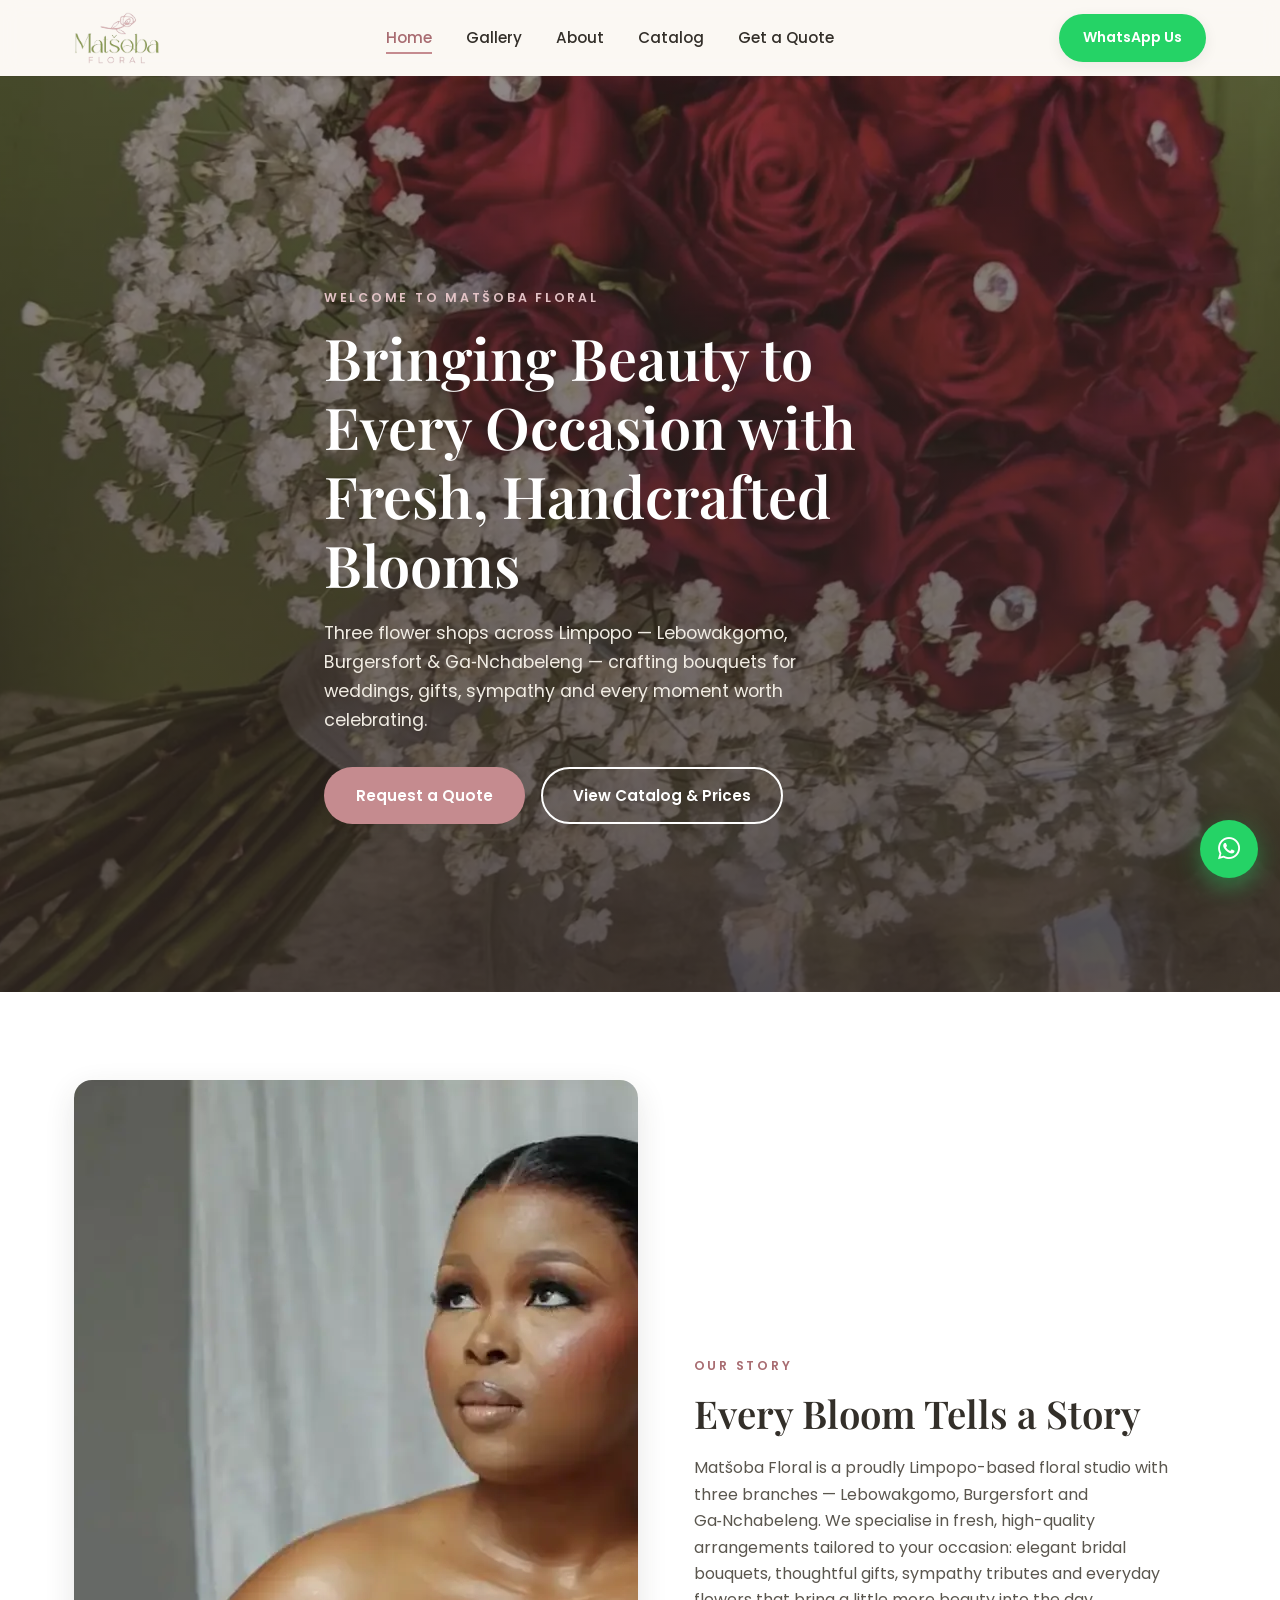
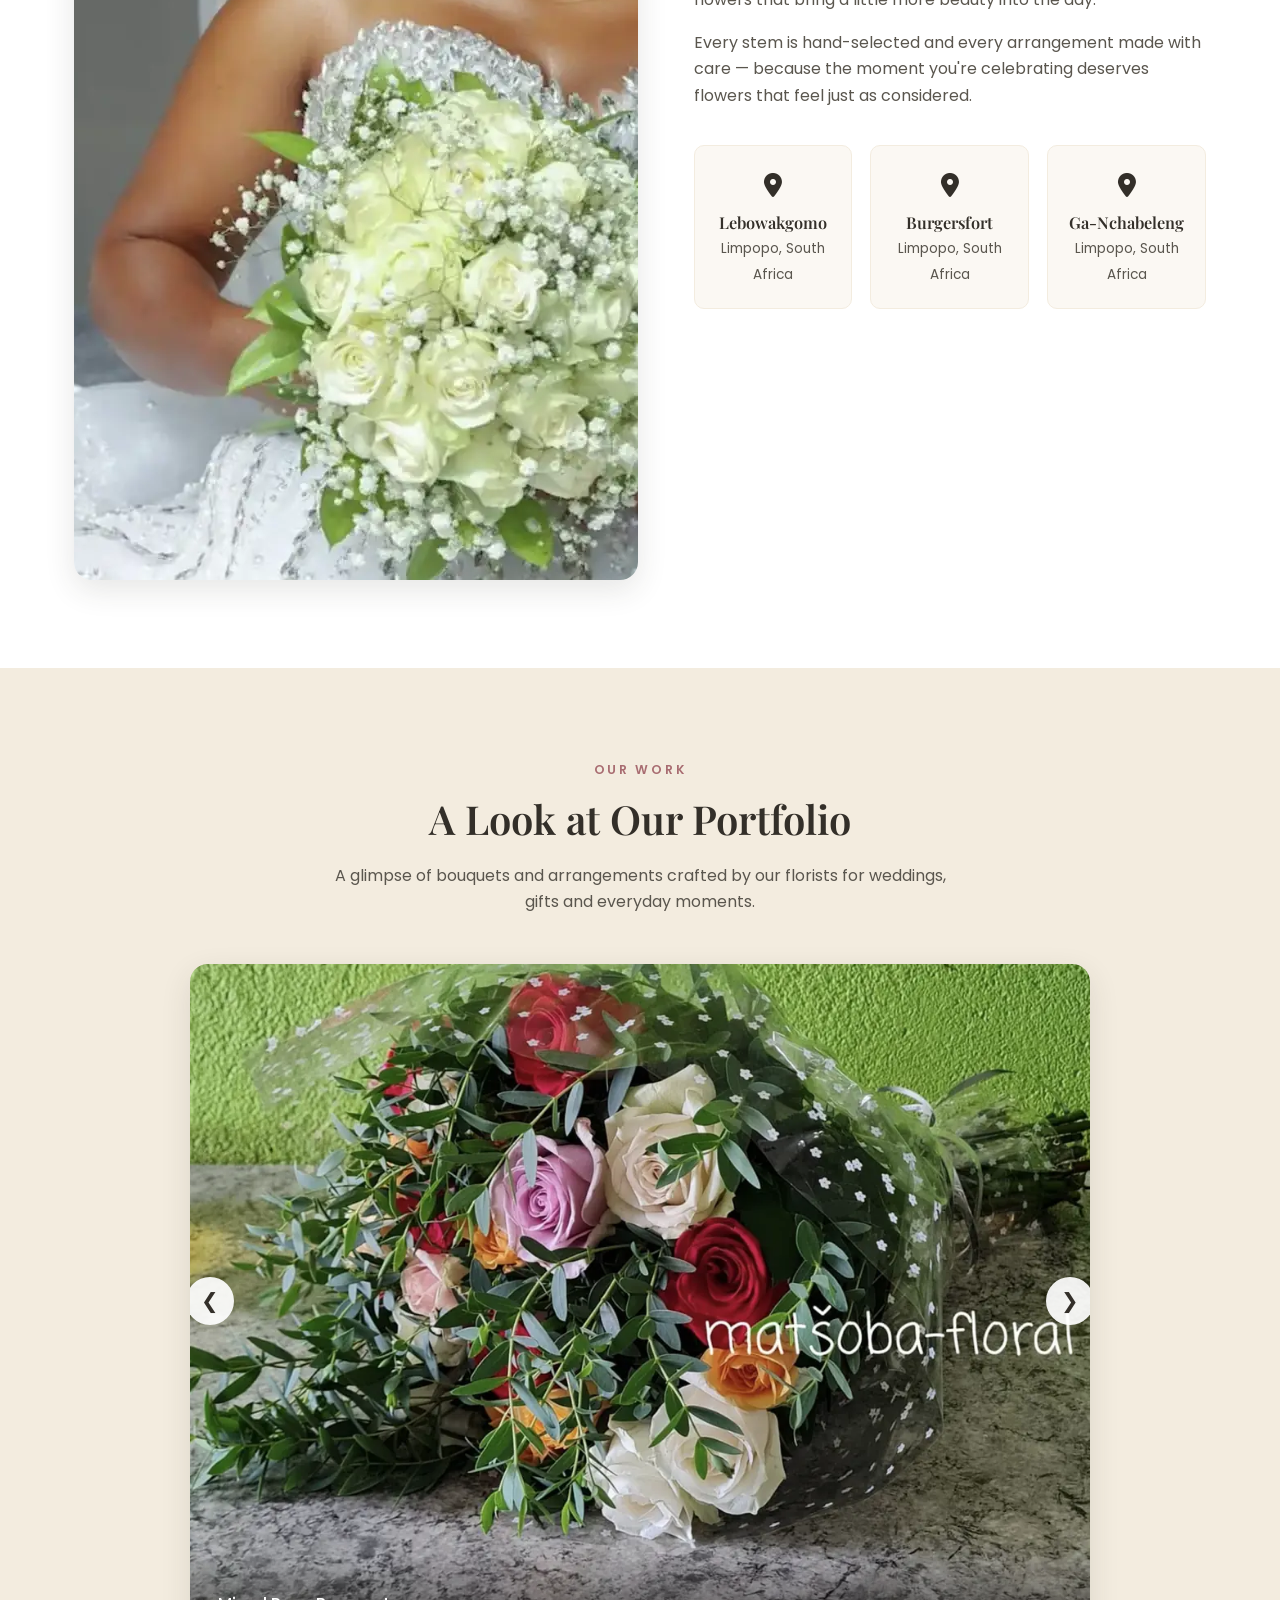
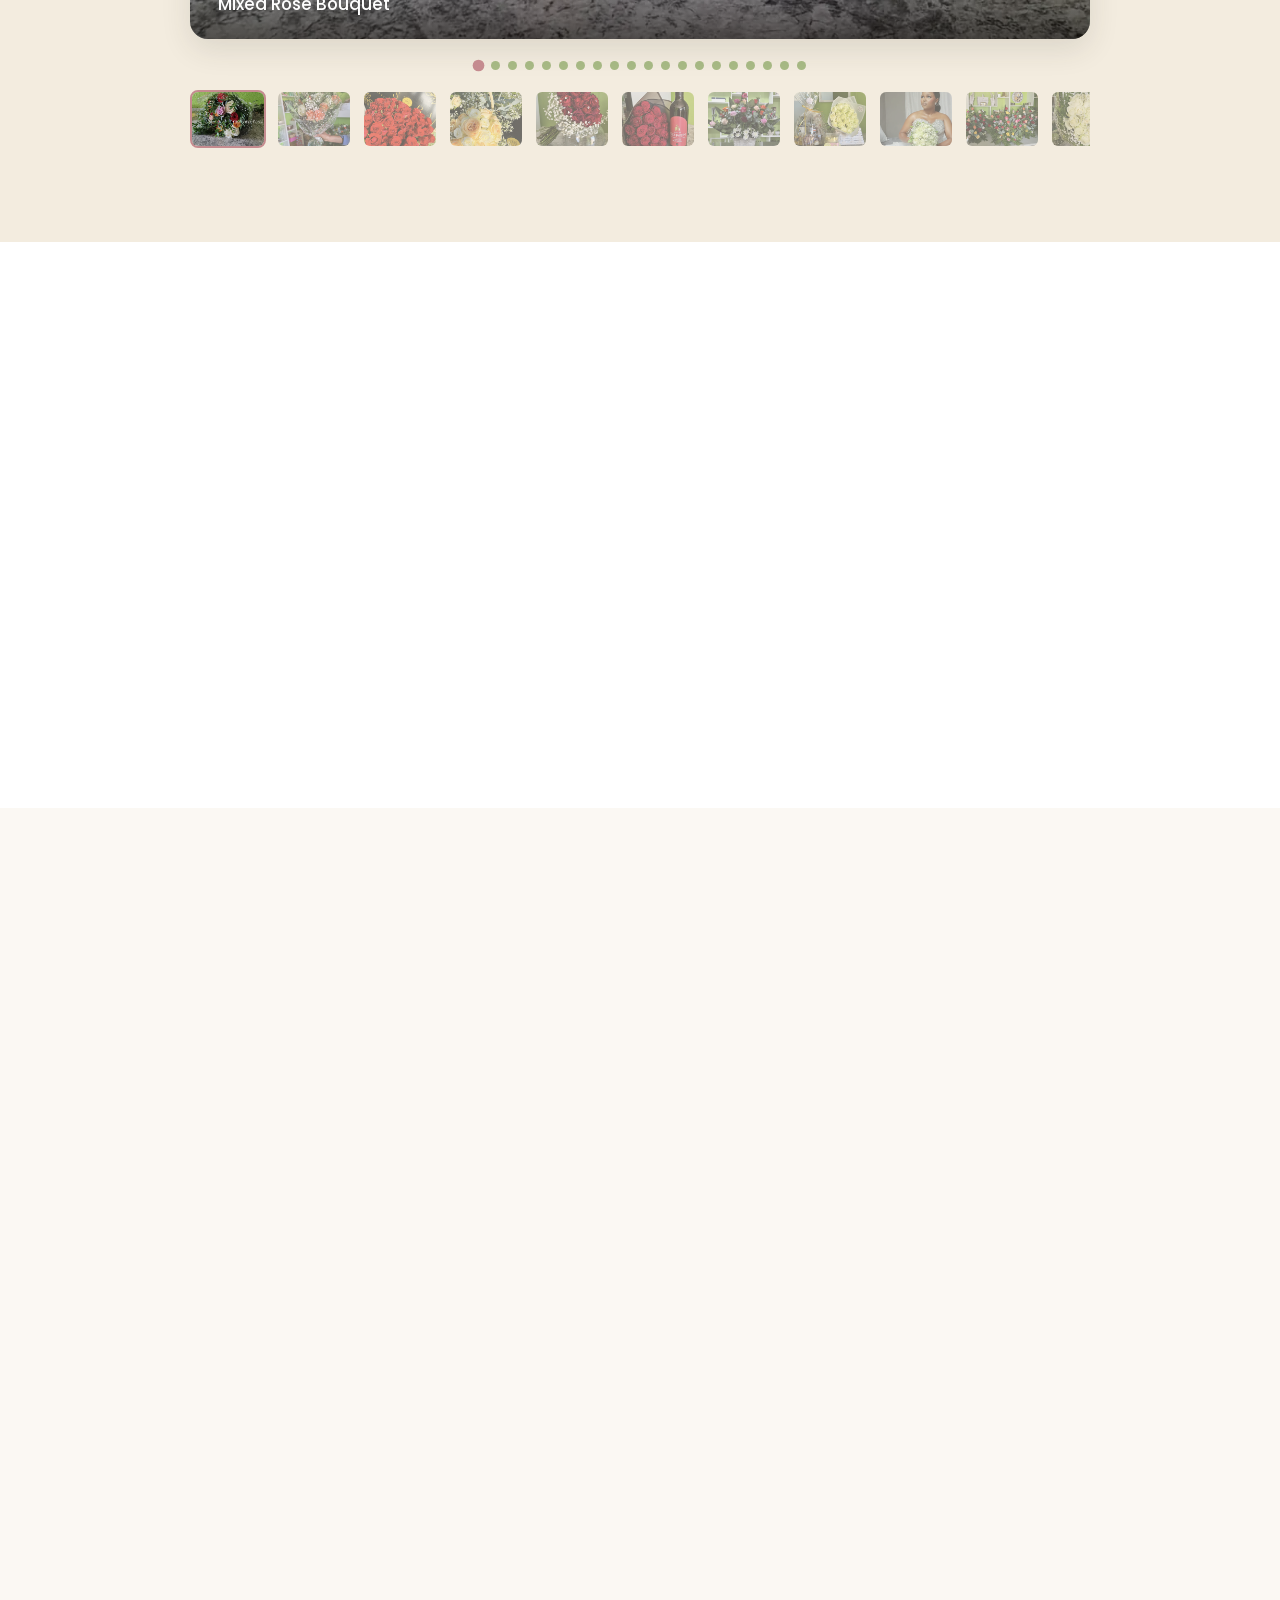
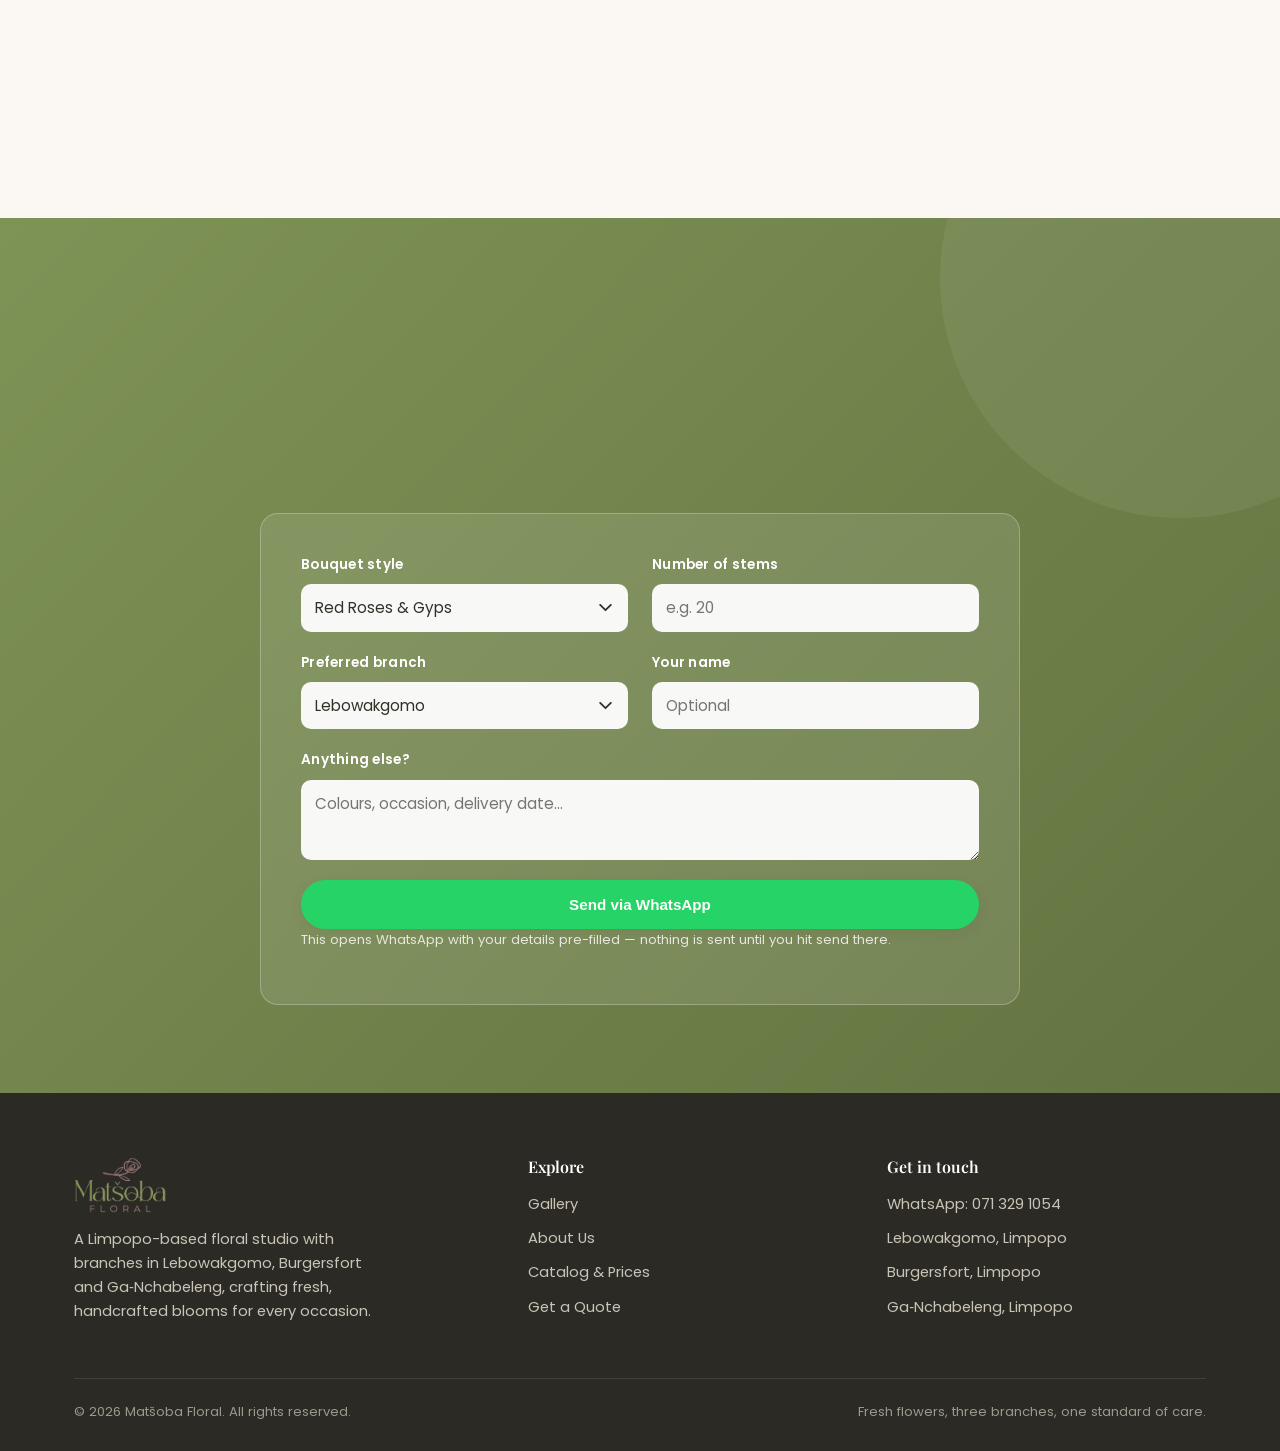
==== index.html @ d0d165cd "Initial commit: Matšoba Floral site Static marketing site for Matšoba Floral, a Limpopo-based floris" ====
<!DOCTYPE html>
<html lang="en">
<head>
<meta charset="UTF-8">
<meta name="viewport" content="width=device-width, initial-scale=1.0">
<title>Matšoba Floral | Flower Shops in Lebowakgomo, Burgersfort & Ga-Nchabeleng</title>
<meta name="description" content="Matšoba Floral is a Limpopo-based florist with branches in Lebowakgomo, Burgersfort and Ga-Nchabeleng. Fresh, handcrafted bouquets for weddings, gifts and every occasion — get a quote on WhatsApp.">
<meta name="keywords" content="Matšoba Floral, florist Limpopo, flower shop Lebowakgomo, flower shop Burgersfort, flower shop Ga-Nchabeleng, bridal bouquets, flower delivery">
<meta name="robots" content="index, follow">
<link rel="canonical" href="https://matsobafloral.co.za/">

<!-- Open Graph -->
<meta property="og:type" content="website">
<meta property="og:site_name" content="Matšoba Floral">
<meta property="og:title" content="Matšoba Floral | Fresh, Handcrafted Flowers in Limpopo">
<meta property="og:description" content="Bringing beauty to every occasion with fresh, handcrafted blooms. Browse our portfolio and get an instant quote on WhatsApp.">
<meta property="og:image" content="/assets/img/brand/hero.webp">
<meta property="og:url" content="https://matsobafloral.co.za/">
<meta name="twitter:card" content="summary_large_image">
<meta name="twitter:title" content="Matšoba Floral | Fresh, Handcrafted Flowers in Limpopo">
<meta name="twitter:description" content="Fresh, handcrafted bouquets for weddings, gifts and every occasion across Lebowakgomo, Burgersfort & Ga-Nchabeleng.">
<meta name="twitter:image" content="/assets/img/brand/hero.webp">

<link rel="icon" type="image/png" href="/assets/img/brand/logo-sm.png">
<link rel="stylesheet" href="https://cdnjs.cloudflare.com/ajax/libs/font-awesome/6.5.2/css/all.min.css" referrerpolicy="no-referrer">
<link rel="stylesheet" href="/assets/css/style.css">

<script type="application/ld+json">
{
  "@context": "https://schema.org",
  "@graph": [
    {
      "@type": "Florist",
      "@id": "https://matsobafloral.co.za/#lebowakgomo",
      "name": "Matšoba Floral - Lebowakgomo",
      "image": "https://matsobafloral.co.za/assets/img/brand/hero.webp",
      "telephone": "+27713291054",
      "priceRange": "R650 - R950",
      "address": {
        "@type": "PostalAddress",
        "addressLocality": "Lebowakgomo",
        "addressRegion": "Limpopo",
        "addressCountry": "ZA"
      },
      "url": "https://matsobafloral.co.za/"
    },
    {
      "@type": "Florist",
      "@id": "https://matsobafloral.co.za/#burgersfort",
      "name": "Matšoba Floral - Burgersfort",
      "telephone": "+27713291054",
      "priceRange": "R650 - R950",
      "address": {
        "@type": "PostalAddress",
        "addressLocality": "Burgersfort",
        "addressRegion": "Limpopo",
        "addressCountry": "ZA"
      },
      "url": "https://matsobafloral.co.za/"
    },
    {
      "@type": "Florist",
      "@id": "https://matsobafloral.co.za/#ganchabeleng",
      "name": "Matšoba Floral - Ga-Nchabeleng",
      "telephone": "+27713291054",
      "priceRange": "R650 - R950",
      "address": {
        "@type": "PostalAddress",
        "addressLocality": "Ga-Nchabeleng",
        "addressRegion": "Limpopo",
        "addressCountry": "ZA"
      },
      "url": "https://matsobafloral.co.za/"
    }
  ]
}
</script>
</head>
<body>

<header class="site-header">
  <div class="nav-wrap">
    <a href="/" class="brand">
      <img src="/assets/img/brand/logo.png" alt="Matšoba Floral logo">
    </a>
    <nav>
      <ul class="nav-links">
        <li><a href="#home">Home</a></li>
        <li><a href="#gallery">Gallery</a></li>
        <li><a href="#about">About</a></li>
        <li><a href="/catalog">Catalog</a></li>
        <li><a href="#quote">Get a Quote</a></li>
      </ul>
    </nav>
    <div class="nav-cta">
      <a class="btn btn-whatsapp" href="https://wa.me/27713291054" target="_blank" rel="noopener">WhatsApp Us</a>
    </div>
    <button class="nav-toggle" aria-label="Toggle menu" aria-expanded="false"><span></span></button>
  </div>
</header>

<main>

  <section class="hero" id="home">
    <div class="hero-bg" style="background-image:url('/assets/img/brand/hero.webp');"></div>
    <div class="hero-content">
      <span class="eyebrow">Welcome to Matšoba Floral</span>
      <h1>Bringing Beauty to Every Occasion with Fresh, Handcrafted Blooms</h1>
      <p class="lead">Three flower shops across Limpopo — Lebowakgomo, Burgersfort &amp; Ga‑Nchabeleng — crafting bouquets for weddings, gifts, sympathy and every moment worth celebrating.</p>
      <div class="hero-actions">
        <a href="#quote" class="btn btn-primary">Request a Quote</a>
        <a href="/catalog" class="btn btn-outline">View Catalog &amp; Prices</a>
      </div>
    </div>
  </section>

  <section class="intro" id="about">
    <div class="container">
      <div class="intro-grid">
        <div class="intro-art reveal">
          <img src="/assets/img/gallery/gallery-09.webp" alt="Bride holding a Matšoba Floral bridal bouquet" loading="lazy" width="1100" height="1100">
        </div>
        <div class="intro-copy reveal reveal-delay-1">
          <span class="eyebrow">Our Story</span>
          <h2>Every Bloom Tells a Story</h2>
          <p>Matšoba Floral is a proudly Limpopo-based floral studio with three branches — Lebowakgomo, Burgersfort and Ga‑Nchabeleng. We specialise in fresh, high-quality arrangements tailored to your occasion: elegant bridal bouquets, thoughtful gifts, sympathy tributes and everyday flowers that bring a little more beauty into the day.</p>
          <p>Every stem is hand-selected and every arrangement made with care — because the moment you're celebrating deserves flowers that feel just as considered.</p>
          <div class="locations">
            <div class="location-card">
              <div class="pin"><i class="fa-solid fa-location-dot" aria-hidden="true"></i></div>
              <h4>Lebowakgomo</h4>
              <span>Limpopo, South Africa</span>
            </div>
            <div class="location-card">
              <div class="pin"><i class="fa-solid fa-location-dot" aria-hidden="true"></i></div>
              <h4>Burgersfort</h4>
              <span>Limpopo, South Africa</span>
            </div>
            <div class="location-card">
              <div class="pin"><i class="fa-solid fa-location-dot" aria-hidden="true"></i></div>
              <h4>Ga‑Nchabeleng</h4>
              <span>Limpopo, South Africa</span>
            </div>
          </div>
        </div>
      </div>
    </div>
  </section>

  <section class="gallery" id="gallery">
    <div class="container">
      <div class="section-head reveal">
        <span class="eyebrow">Our Work</span>
        <h2>A Look at Our Portfolio</h2>
        <p>A glimpse of bouquets and arrangements crafted by our florists for weddings, gifts and everyday moments.</p>
      </div>

      <div class="carousel reveal" data-carousel aria-label="Portfolio gallery carousel">
        <div class="carousel-viewport">
          <div class="carousel-track">

            <div class="carousel-slide"><img src="/assets/img/gallery/gallery-01.webp" alt="Mixed Rose Bouquet" loading="lazy" width="1100" height="1100"><div class="carousel-caption">Mixed Rose Bouquet</div></div>
            <div class="carousel-slide"><img src="/assets/img/gallery/gallery-02.webp" alt="Fresh delivery, ready to go" loading="lazy" width="1100" height="1100"><div class="carousel-caption">Fresh Delivery, Ready to Go</div></div>
            <div class="carousel-slide"><img src="/assets/img/gallery/gallery-03.webp" alt="Classic red roses bouquet" loading="lazy" width="1100" height="1100"><div class="carousel-caption">Classic Red Roses</div></div>
            <div class="carousel-slide"><img src="/assets/img/gallery/gallery-04.webp" alt="Basket flower arrangement" loading="lazy" width="1100" height="1100"><div class="carousel-caption">Basket Arrangement</div></div>
            <div class="carousel-slide"><img src="/assets/img/gallery/gallery-05.webp" alt="Red roses in a glass vase" loading="lazy" width="1100" height="1100"><div class="carousel-caption">Red Roses in a Vase</div></div>
            <div class="carousel-slide"><img src="/assets/img/gallery/gallery-06.webp" alt="Roses and wine gift pairing" loading="lazy" width="1100" height="1100"><div class="carousel-caption">Roses &amp; Wine Gift Pairing</div></div>
            <div class="carousel-slide"><img src="/assets/img/gallery/gallery-07.webp" alt="Mixed floral vase arrangement" loading="lazy" width="1100" height="1100"><div class="carousel-caption">Mixed Floral Arrangement</div></div>
            <div class="carousel-slide"><img src="/assets/img/gallery/gallery-08.webp" alt="Flower and chocolate gift hamper" loading="lazy" width="1100" height="1100"><div class="carousel-caption">Gift Hamper</div></div>
            <div class="carousel-slide"><img src="/assets/img/gallery/gallery-09.webp" alt="Bride holding a white bridal bouquet" loading="lazy" width="1100" height="1100"><div class="carousel-caption">Bridal Bouquet</div></div>
            <div class="carousel-slide"><img src="/assets/img/gallery/gallery-10.webp" alt="Table centerpiece arrangement" loading="lazy" width="1100" height="1100"><div class="carousel-caption">Table Centerpiece</div></div>
            <div class="carousel-slide"><img src="/assets/img/gallery/gallery-11.webp" alt="White rose bouquet" loading="lazy" width="1100" height="1100"><div class="carousel-caption">White Rose Bouquet</div></div>
            <div class="carousel-slide"><img src="/assets/img/gallery/gallery-12.webp" alt="Sunset-toned rose vase arrangement" loading="lazy" width="1100" height="1100"><div class="carousel-caption">Sunset Rose Vase</div></div>
            <div class="carousel-slide"><img src="/assets/img/gallery/gallery-13.webp" alt="Signature red bouquet with gold detail" loading="lazy" width="1100" height="1100"><div class="carousel-caption">Signature Red Bouquet</div></div>
            <div class="carousel-slide"><img src="/assets/img/gallery/gallery-14.webp" alt="White sympathy flower arrangement" loading="lazy" width="1100" height="1100"><div class="carousel-caption">Sympathy Arrangement</div></div>
            <div class="carousel-slide"><img src="/assets/img/gallery/gallery-15.webp" alt="Yellow lily and chrysanthemum bouquet" loading="lazy" width="1100" height="1100"><div class="carousel-caption">Sunshine Lily Bouquet</div></div>
            <div class="carousel-slide"><img src="/assets/img/gallery/gallery-16.webp" alt="Basket arrangement with protea" loading="lazy" width="1100" height="1100"><div class="carousel-caption">Protea Basket</div></div>
            <div class="carousel-slide"><img src="/assets/img/gallery/gallery-17.webp" alt="Pure white rose bouquet" loading="lazy" width="1100" height="1100"><div class="carousel-caption">Pure White Roses</div></div>
            <div class="carousel-slide"><img src="/assets/img/gallery/gallery-18.webp" alt="Coral rose and thistle bouquet" loading="lazy" width="1100" height="1100"><div class="carousel-caption">Coral &amp; Thistle Bouquet</div></div>
            <div class="carousel-slide"><img src="/assets/img/gallery/gallery-19.webp" alt="Delicate peach bouquet with ribbon" loading="lazy" width="1100" height="1100"><div class="carousel-caption">Delicate Peach Bouquet</div></div>
            <div class="carousel-slide"><img src="/assets/img/gallery/gallery-20.webp" alt="Garden mix vase arrangement" loading="lazy" width="1100" height="1100"><div class="carousel-caption">Garden Mix Arrangement</div></div>

          </div>
          <button class="carousel-btn prev" aria-label="Previous photo">&#10094;</button>
          <button class="carousel-btn next" aria-label="Next photo">&#10095;</button>
        </div>
        <div class="carousel-dots"></div>
        <div class="carousel-thumbs"></div>
      </div>
    </div>
  </section>

  <section class="why">
    <div class="container">
      <div class="section-head reveal">
        <span class="eyebrow">Why Choose Us</span>
        <h2>Flowers, Made With Care</h2>
      </div>
      <div class="why-grid">
        <div class="why-card reveal">
          <div class="icon"><i class="fa-solid fa-leaf" aria-hidden="true"></i></div>
          <h3>Fresh, high-quality flowers</h3>
          <p>Sourced and arranged fresh for every order — no sitting stock.</p>
        </div>
        <div class="why-card reveal reveal-delay-1">
          <div class="icon"><i class="fa-solid fa-palette" aria-hidden="true"></i></div>
          <h3>Custom-designed arrangements</h3>
          <p>Every bouquet is made to suit your occasion, colours and budget.</p>
        </div>
        <div class="why-card reveal reveal-delay-2">
          <div class="icon"><i class="fa-solid fa-location-dot" aria-hidden="true"></i></div>
          <h3>Three branches across Limpopo</h3>
          <p>Lebowakgomo, Burgersfort and Ga‑Nchabeleng — wherever you are.</p>
        </div>
        <div class="why-card reveal reveal-delay-3">
          <div class="icon"><i class="fa-brands fa-whatsapp" aria-hidden="true"></i></div>
          <h3>Instant WhatsApp quotes</h3>
          <p>Tell us what you need and get a quote back without the back-and-forth.</p>
        </div>
      </div>
    </div>
  </section>

  <section class="catalog-teaser">
    <div class="container">
      <div class="section-head reveal">
        <span class="eyebrow">Catalog</span>
        <h2>Popular Bouquets</h2>
        <p>A few favourites from our catalog — see full prices and order directly on WhatsApp.</p>
      </div>
      <div class="teaser-grid">
        <div class="teaser-card reveal">
          <div class="img-wrap"><img src="/assets/img/catalog/catalog-red-roses-gyps.webp" alt="20 Red Roses & Gyps bouquet" loading="lazy" width="1179" height="1196"></div>
          <div class="teaser-body">
            <h3>20 Red Roses &amp; Gyps</h3>
            <div class="teaser-price">R 850</div>
            <p>A bold, romantic bouquet hand-wrapped in our signature paper.</p>
          </div>
        </div>
        <div class="teaser-card reveal reveal-delay-1">
          <div class="img-wrap"><img src="/assets/img/catalog/catalog-mixed-roses-gyps.webp" alt="20 Mixed Roses & Gyps bouquet" loading="lazy" width="1166" height="1200"></div>
          <div class="teaser-body">
            <h3>20 Mixed Roses &amp; Gyps</h3>
            <div class="teaser-price">R 650</div>
            <p>A vibrant mix of seasonal roses finished with soft gypsophila.</p>
          </div>
        </div>
        <div class="teaser-card reveal reveal-delay-2">
          <div class="img-wrap"><img src="/assets/img/catalog/catalog-bridal-bouquet.webp" alt="Bridal bouquet of white roses" loading="lazy" width="1169" height="1200"></div>
          <div class="teaser-body">
            <h3>Bridal Bouquet</h3>
            <div class="teaser-price">R 950</div>
            <p>Elegant white roses and gypsophila, finished with natural twine.</p>
          </div>
        </div>
      </div>
      <div class="teaser-cta reveal">
        <a href="/catalog" class="btn btn-sage">View Full Catalog &amp; Prices</a>
      </div>
    </div>
  </section>

  <section class="quote" id="quote">
    <div class="container">
      <div class="section-head reveal">
        <span class="eyebrow">Get a Quote</span>
        <h2>Tell Us What You'd Like</h2>
        <p>Pick a bouquet style and number of stems — we'll get your quote to you on WhatsApp.</p>
      </div>

      <form class="quote-form reveal" id="quote-form">
        <div class="form-field">
          <label for="q-bouquet">Bouquet style</label>
          <select id="q-bouquet" required>
            <option value="red-roses">Red Roses &amp; Gyps</option>
            <option value="mixed-roses">Mixed Roses &amp; Gyps</option>
            <option value="white-roses">White Roses</option>
            <option value="bridal">Bridal Bouquet</option>
            <option value="sympathy">Sympathy Arrangement</option>
            <option value="gift-hamper">Gift Hamper</option>
            <option value="other">Other / Not sure yet</option>
          </select>
        </div>
        <div class="form-field">
          <label for="q-stems">Number of stems</label>
          <input type="number" id="q-stems" min="6" step="1" placeholder="e.g. 20">
        </div>
        <div class="form-field">
          <label for="q-branch">Preferred branch</label>
          <select id="q-branch" required>
            <option value="lebowakgomo">Lebowakgomo</option>
            <option value="burgersfort">Burgersfort</option>
            <option value="ganchabeleng">Ga‑Nchabeleng</option>
            <option value="unsure">Not sure</option>
          </select>
        </div>
        <div class="form-field">
          <label for="q-name">Your name</label>
          <input type="text" id="q-name" placeholder="Optional">
        </div>
        <div class="form-field full">
          <label for="q-notes">Anything else?</label>
          <textarea id="q-notes" placeholder="Colours, occasion, delivery date..."></textarea>
        </div>
        <div class="form-field full">
          <button type="submit" class="btn btn-whatsapp btn-block">Send via WhatsApp</button>
          <p class="form-note">This opens WhatsApp with your details pre-filled — nothing is sent until you hit send there.</p>
        </div>
      </form>
    </div>
  </section>

</main>

<footer class="site-footer">
  <div class="container">
    <div class="footer-grid">
      <div class="footer-brand">
        <img src="/assets/img/brand/logo.png" alt="Matšoba Floral logo">
        <p>A Limpopo-based floral studio with branches in Lebowakgomo, Burgersfort and Ga‑Nchabeleng, crafting fresh, handcrafted blooms for every occasion.</p>
      </div>
      <div class="footer-col">
        <h4>Explore</h4>
        <ul>
          <li><a href="#gallery">Gallery</a></li>
          <li><a href="#about">About Us</a></li>
          <li><a href="/catalog">Catalog &amp; Prices</a></li>
          <li><a href="#quote">Get a Quote</a></li>
        </ul>
      </div>
      <div class="footer-col">
        <h4>Get in touch</h4>
        <ul>
          <li><a href="https://wa.me/27713291054" target="_blank" rel="noopener">WhatsApp: 071 329 1054</a></li>
          <li>Lebowakgomo, Limpopo</li>
          <li>Burgersfort, Limpopo</li>
          <li>Ga‑Nchabeleng, Limpopo</li>
        </ul>
      </div>
    </div>
    <div class="footer-bottom">
      <span>&copy; <span data-year>2026</span> Matšoba Floral. All rights reserved.</span>
      <span>Fresh flowers, three branches, one standard of care.</span>
    </div>
  </div>
</footer>

<a class="wa-float" href="https://wa.me/27713291054" target="_blank" rel="noopener" aria-label="Chat with us on WhatsApp">
  <i class="fa-brands fa-whatsapp" aria-hidden="true"></i>
</a>

<script src="/assets/js/main.js"></script>
</body>
</html>
---- assets/css/style.css ----
/* Matšoba Floral — shared styles */

@import url('https://fonts.googleapis.com/css2?family=Playfair+Display:ital,wght@0,500;0,600;0,700;1,500&family=Poppins:wght@300;400;500;600;700&display=swap');

:root {
  --sage: #7e9356;
  --sage-dark: #637341;
  --sage-light: #a9bb86;
  --rose: #c58b8f;
  --rose-dark: #a86c71;
  --rose-light: #e3c3c6;
  --cream: #fbf8f3;
  --cream-deep: #f3ecdf;
  --ink: #332f29;
  --ink-soft: #5a564e;
  --white: #ffffff;
  --shadow: 0 10px 30px rgba(51, 47, 41, 0.12);
  --shadow-sm: 0 4px 14px rgba(51, 47, 41, 0.08);
  --radius: 18px;
  --radius-sm: 10px;
  --max-width: 1180px;
  --speed: 0.35s;
}

* { box-sizing: border-box; }

html {
  scroll-behavior: smooth;
}

body {
  margin: 0;
  font-family: 'Poppins', sans-serif;
  color: var(--ink);
  background: var(--cream);
  line-height: 1.65;
  -webkit-font-smoothing: antialiased;
}

img { max-width: 100%; display: block; }

a { color: inherit; text-decoration: none; }

h1, h2, h3, h4 {
  font-family: 'Playfair Display', serif;
  font-weight: 600;
  color: var(--ink);
  margin: 0 0 0.5em;
  line-height: 1.2;
}

p { margin: 0 0 1em; }

.container {
  width: 100%;
  max-width: var(--max-width);
  margin: 0 auto;
  padding: 0 24px;
}

section { padding: 88px 0; }

@media (max-width: 720px) {
  section { padding: 56px 0; }
}

.eyebrow {
  display: inline-block;
  font-family: 'Poppins', sans-serif;
  font-size: 0.78rem;
  letter-spacing: 0.22em;
  text-transform: uppercase;
  color: var(--rose-dark);
  font-weight: 600;
  margin-bottom: 14px;
}

.section-head {
  text-align: center;
  max-width: 640px;
  margin: 0 auto 48px;
}

.section-head h2 { font-size: clamp(1.8rem, 3.6vw, 2.5rem); }
.section-head p { color: var(--ink-soft); }

/* ---------- Buttons ---------- */
.btn {
  display: inline-flex;
  align-items: center;
  justify-content: center;
  gap: 10px;
  padding: 14px 30px;
  border-radius: 999px;
  font-weight: 600;
  font-size: 0.95rem;
  cursor: pointer;
  border: 2px solid transparent;
  transition: transform var(--speed) ease, box-shadow var(--speed) ease, background var(--speed) ease, color var(--speed) ease;
  white-space: nowrap;
}
.btn:active { transform: scale(0.97); }

.btn-primary {
  background: var(--rose);
  color: var(--white);
  box-shadow: var(--shadow-sm);
}
.btn-primary:hover { background: var(--rose-dark); box-shadow: var(--shadow); transform: translateY(-2px); }

.btn-outline {
  background: transparent;
  border-color: var(--white);
  color: var(--white);
}
.btn-outline:hover { background: rgba(255,255,255,0.18); transform: translateY(-2px); }

.btn-sage {
  background: var(--sage);
  color: var(--white);
  box-shadow: var(--shadow-sm);
}
.btn-sage:hover { background: var(--sage-dark); transform: translateY(-2px); box-shadow: var(--shadow); }

.btn-whatsapp {
  background: #25D366;
  color: #ffffff;
  box-shadow: var(--shadow-sm);
}
.btn-whatsapp:hover { background: #1ebc5a; transform: translateY(-2px); box-shadow: var(--shadow); }

.btn-block { width: 100%; }

/* ---------- Header ---------- */
.site-header {
  position: sticky;
  top: 0;
  z-index: 1000;
  background: rgba(251, 248, 243, 0.92);
  backdrop-filter: blur(10px);
  box-shadow: 0 1px 0 rgba(51,47,41,0.06);
}

.nav-wrap {
  display: flex;
  align-items: center;
  justify-content: space-between;
  padding: 12px 24px;
  max-width: var(--max-width);
  margin: 0 auto;
}

.brand {
  display: flex;
  align-items: center;
  gap: 10px;
}
.brand img { height: 52px; width: auto; }

.nav-links {
  display: flex;
  align-items: center;
  gap: 34px;
  list-style: none;
  margin: 0;
  padding: 0;
}
.nav-links a {
  font-weight: 500;
  font-size: 0.95rem;
  color: var(--ink);
  position: relative;
  padding: 6px 0;
  transition: color var(--speed);
}
.nav-links a::after {
  content: '';
  position: absolute;
  left: 0; bottom: 0;
  height: 2px; width: 0;
  background: var(--rose);
  transition: width var(--speed);
}
.nav-links a:hover, .nav-links a.active { color: var(--rose-dark); }
.nav-links a:hover::after, .nav-links a.active::after { width: 100%; }

.nav-cta { display: flex; align-items: center; gap: 14px; }
.nav-cta .btn { padding: 10px 22px; font-size: 0.88rem; }

.nav-toggle {
  display: none;
  background: none;
  border: none;
  cursor: pointer;
  width: 42px; height: 42px;
  position: relative;
}
.nav-toggle span, .nav-toggle span::before, .nav-toggle span::after {
  content: '';
  position: absolute;
  left: 9px; right: 9px;
  height: 2px;
  background: var(--ink);
  transition: transform var(--speed), opacity var(--speed);
}
.nav-toggle span { top: 20px; }
.nav-toggle span::before { top: -8px; }
.nav-toggle span::after { top: 8px; }
.nav-toggle.open span { background: transparent; }
.nav-toggle.open span::before { transform: translateY(8px) rotate(45deg); }
.nav-toggle.open span::after { transform: translateY(-8px) rotate(-45deg); }

@media (max-width: 880px) {
  .nav-toggle { display: block; }
  .nav-links {
    position: fixed;
    top: 76px; left: 0; right: 0;
    background: var(--cream);
    flex-direction: column;
    align-items: flex-start;
    gap: 0;
    max-height: 0;
    overflow: hidden;
    transition: max-height var(--speed) ease;
    box-shadow: var(--shadow-sm);
  }
  .nav-links.open { max-height: 420px; }
  .nav-links li { width: 100%; }
  .nav-links a { display: block; width: 100%; padding: 16px 24px; }
  .nav-links a::after { display: none; }
  .nav-cta { display: none; }
}

/* ---------- Hero ---------- */
.hero {
  position: relative;
  min-height: 86vh;
  display: flex;
  align-items: center;
  color: var(--white);
  overflow: hidden;
}
.hero-bg {
  position: absolute; inset: 0;
  background-size: cover;
  background-position: center 70%;
  transform: scale(1.06);
  animation: heroZoom 16s ease-in-out infinite alternate;
}
@keyframes heroZoom {
  from { transform: scale(1.06); }
  to { transform: scale(1); }
}
.hero::before {
  content: '';
  position: absolute; inset: 0;
  background: linear-gradient(180deg, rgba(51,40,36,0.55) 0%, rgba(51,40,36,0.68) 60%, rgba(51,40,36,0.8) 100%);
  z-index: 1;
}
.hero-content {
  position: relative;
  z-index: 2;
  max-width: 680px;
  padding: 120px 24px 80px;
  margin: 0 auto;
  width: 100%;
}
.hero .eyebrow { color: var(--rose-light); }
.hero h1 {
  color: var(--white);
  font-size: clamp(2.3rem, 5.6vw, 3.6rem);
  margin-bottom: 20px;
}
.hero p.lead {
  font-size: 1.1rem;
  color: #f1ece3;
  max-width: 520px;
  margin-bottom: 32px;
}
.hero-actions { display: flex; gap: 16px; flex-wrap: wrap; }

.hero-content > * {
  opacity: 0;
  animation: heroFadeUp 0.8s ease forwards;
}
.hero-content > .eyebrow { animation-delay: 0.1s; }
.hero-content > h1 { animation-delay: 0.25s; }
.hero-content > .lead { animation-delay: 0.4s; }
.hero-content > .hero-actions { animation-delay: 0.55s; }
@keyframes heroFadeUp {
  from { opacity: 0; transform: translateY(18px); }
  to { opacity: 1; transform: translateY(0); }
}
@media (prefers-reduced-motion: reduce) {
  .hero-content > *, .hero-bg, .wa-float { animation: none !important; }
  .reveal { opacity: 1; transform: none; transition: none; }
}

/* ---------- Reveal animation ---------- */
.reveal {
  opacity: 0;
  transform: translateY(28px);
  transition: opacity 0.7s ease, transform 0.7s ease;
}
.reveal.visible { opacity: 1; transform: translateY(0); }
.reveal-delay-1.visible { transition-delay: 0.1s; }
.reveal-delay-2.visible { transition-delay: 0.2s; }
.reveal-delay-3.visible { transition-delay: 0.3s; }

/* ---------- Intro / About ---------- */
.intro {
  background: var(--white);
}
.intro-grid {
  display: grid;
  grid-template-columns: 1.1fr 1fr;
  gap: 56px;
  align-items: center;
}
.intro-art {
  position: relative;
  border-radius: var(--radius);
  overflow: hidden;
  box-shadow: var(--shadow);
}
.intro-art img { aspect-ratio: 4/5; object-fit: cover; }
.intro-copy h2 { font-size: clamp(1.8rem, 3.4vw, 2.4rem); }
.intro-copy p { color: var(--ink-soft); }

.locations {
  display: grid;
  grid-template-columns: repeat(3, 1fr);
  gap: 18px;
  margin-top: 36px;
}
.location-card {
  background: var(--cream);
  border-radius: var(--radius-sm);
  padding: 20px 18px;
  text-align: center;
  border: 1px solid var(--cream-deep);
  transition: transform var(--speed), box-shadow var(--speed);
}
.location-card:hover { transform: translateY(-4px); box-shadow: var(--shadow-sm); }
.location-card .pin {
  font-size: 1.5rem;
  margin-bottom: 8px;
}
.location-card h4 { font-size: 1.02rem; margin-bottom: 2px; }
.location-card span { color: var(--ink-soft); font-size: 0.85rem; }

@media (max-width: 880px) {
  .intro-grid { grid-template-columns: 1fr; }
  .intro-art { order: -1; }
  .locations { grid-template-columns: 1fr; }
}

/* ---------- Gallery / Carousel ---------- */
.gallery { background: var(--cream-deep); }

.carousel {
  position: relative;
  max-width: 900px;
  margin: 0 auto;
}
.carousel-viewport {
  position: relative;
  overflow: hidden;
  border-radius: var(--radius);
  box-shadow: var(--shadow);
  aspect-ratio: 4/3;
  background: #e9e2d3;
  touch-action: pan-y;
}
.carousel-track {
  display: flex;
  height: 100%;
  transition: transform 0.5s cubic-bezier(.65,0,.35,1);
}
.carousel-slide {
  min-width: 100%;
  height: 100%;
  position: relative;
}
.carousel-slide img {
  width: 100%; height: 100%;
  object-fit: cover;
}
.carousel-caption {
  position: absolute;
  left: 0; right: 0; bottom: 0;
  padding: 36px 28px 20px;
  background: linear-gradient(180deg, rgba(0,0,0,0) 0%, rgba(20,15,10,0.62) 100%);
  color: #fff;
  font-weight: 500;
  font-size: 1.05rem;
}

.carousel-btn {
  position: absolute;
  top: 50%;
  transform: translateY(-50%);
  width: 48px; height: 48px;
  border-radius: 50%;
  background: rgba(255,255,255,0.92);
  border: none;
  box-shadow: var(--shadow-sm);
  cursor: pointer;
  display: flex;
  align-items: center;
  justify-content: center;
  z-index: 3;
  transition: background var(--speed), transform var(--speed);
  color: var(--ink);
  font-size: 1.3rem;
}
.carousel-btn:hover { background: var(--rose); color: #fff; transform: translateY(-50%) scale(1.07); }
.carousel-btn.prev { left: -4px; }
.carousel-btn.next { right: -4px; }
@media (max-width: 640px) {
  .carousel-btn.prev { left: 8px; }
  .carousel-btn.next { right: 8px; }
}

.carousel-dots {
  display: flex;
  justify-content: center;
  gap: 8px;
  margin-top: 22px;
  flex-wrap: wrap;
}
.carousel-dots button {
  width: 9px; height: 9px;
  border-radius: 50%;
  background: var(--sage-light);
  border: none;
  cursor: pointer;
  padding: 0;
  transition: background var(--speed), transform var(--speed);
}
.carousel-dots button.active { background: var(--rose); transform: scale(1.3); }

.carousel-thumbs {
  display: flex;
  gap: 10px;
  margin-top: 20px;
  overflow-x: auto;
  padding-bottom: 6px;
  scrollbar-width: thin;
}
.carousel-thumbs img {
  width: 76px; height: 58px;
  object-fit: cover;
  border-radius: 8px;
  cursor: pointer;
  opacity: 0.55;
  border: 2px solid transparent;
  transition: opacity var(--speed), border-color var(--speed);
  flex-shrink: 0;
}
.carousel-thumbs img.active { opacity: 1; border-color: var(--rose); }

/* ---------- Why choose us ---------- */
.why { background: var(--white); }
.why-grid {
  display: grid;
  grid-template-columns: repeat(auto-fit, minmax(230px, 1fr));
  gap: 28px;
}
.why-card {
  padding: 30px 26px;
  border-radius: var(--radius);
  background: var(--cream);
  border: 1px solid var(--cream-deep);
  transition: transform var(--speed), box-shadow var(--speed);
}
.why-card:hover { transform: translateY(-6px); box-shadow: var(--shadow); }
.why-card .icon {
  width: 52px; height: 52px;
  border-radius: 50%;
  background: var(--sage);
  color: #fff;
  display: flex; align-items: center; justify-content: center;
  font-size: 1.4rem;
  margin-bottom: 16px;
}
.why-card h3 { font-size: 1.1rem; }
.why-card p { color: var(--ink-soft); font-size: 0.95rem; margin-bottom: 0; }

/* ---------- Quote form ---------- */
.quote {
  background: linear-gradient(135deg, var(--sage) 0%, var(--sage-dark) 100%);
  color: #fff;
  position: relative;
  overflow: hidden;
}
.quote::before {
  content: '';
  position: absolute;
  width: 480px; height: 480px;
  border-radius: 50%;
  background: rgba(255,255,255,0.06);
  top: -180px; right: -140px;
}
.quote .section-head h2, .quote .section-head p { color: #fff; }
.quote .section-head p { color: rgba(255,255,255,0.85); }

.quote-form {
  position: relative;
  z-index: 1;
  background: rgba(255,255,255,0.1);
  border: 1px solid rgba(255,255,255,0.25);
  backdrop-filter: blur(6px);
  border-radius: var(--radius);
  padding: 40px;
  max-width: 760px;
  margin: 0 auto;
  display: grid;
  grid-template-columns: 1fr 1fr;
  gap: 20px 24px;
}
.form-field { display: flex; flex-direction: column; gap: 8px; }
.form-field.full { grid-column: 1 / -1; }
.form-field label { font-size: 0.85rem; font-weight: 600; letter-spacing: 0.02em; }
.form-field input, .form-field select, .form-field textarea {
  display: block;
  width: 100%;
  padding: 13px 14px;
  border-radius: 10px;
  border: none;
  font-family: inherit;
  font-size: 0.95rem;
  line-height: 1.4;
  background: rgba(255,255,255,0.95);
  color: var(--ink);
}
.form-field select {
  appearance: none;
  -webkit-appearance: none;
  -moz-appearance: none;
  padding-right: 40px;
  background-image: url("data:image/svg+xml,%3Csvg xmlns='http://www.w3.org/2000/svg' width='14' height='9' viewBox='0 0 14 9' fill='none'%3E%3Cpath d='M1 1L7 7L13 1' stroke='%23332f29' stroke-width='2' stroke-linecap='round' stroke-linejoin='round'/%3E%3C/svg%3E");
  background-repeat: no-repeat;
  background-position: right 16px center;
  background-size: 13px 8px;
}
.form-field textarea { resize: vertical; min-height: 80px; }
.form-field input:focus, .form-field select:focus, .form-field textarea:focus {
  outline: 3px solid rgba(255,255,255,0.5);
}
.form-note { font-size: 0.82rem; color: rgba(255,255,255,0.8); margin-top: -8px; }

@media (max-width: 640px) {
  .quote-form { grid-template-columns: 1fr; padding: 28px 22px; }
}

/* ---------- Catalog teaser (home) ---------- */
.catalog-teaser { background: var(--cream); }
.teaser-grid {
  display: grid;
  grid-template-columns: repeat(auto-fit, minmax(260px, 1fr));
  gap: 26px;
}
.teaser-card {
  background: #fff;
  border-radius: var(--radius);
  overflow: hidden;
  box-shadow: var(--shadow-sm);
  transition: transform var(--speed), box-shadow var(--speed);
}
.teaser-card:hover { transform: translateY(-6px); box-shadow: var(--shadow); }
.teaser-card .img-wrap { aspect-ratio: 1/1; overflow: hidden; }
.teaser-card img { width: 100%; height: 100%; object-fit: cover; transition: transform 0.6s ease; }
.teaser-card:hover img { transform: scale(1.07); }
.teaser-body { padding: 20px 22px 24px; }
.teaser-body h3 { font-size: 1.1rem; margin-bottom: 4px; }
.teaser-price { color: var(--rose-dark); font-weight: 700; font-size: 1.05rem; margin-bottom: 10px; }
.teaser-body p { color: var(--ink-soft); font-size: 0.9rem; }

.teaser-cta { text-align: center; margin-top: 40px; }

/* ---------- Footer ---------- */
.site-footer {
  background: #2c2a24;
  color: #e9e5db;
  padding: 64px 0 28px;
}
.footer-grid {
  display: grid;
  grid-template-columns: 1.3fr 1fr 1fr;
  gap: 40px;
  margin-bottom: 40px;
}
.footer-brand img { height: 56px; margin-bottom: 14px; }
.footer-brand p { color: #c9c4b7; font-size: 0.92rem; max-width: 320px; }
.footer-col h4 { color: #fff; font-size: 1rem; margin-bottom: 16px; }
.footer-col ul { list-style: none; margin: 0; padding: 0; }
.footer-col li { margin-bottom: 10px; font-size: 0.92rem; color: #c9c4b7; }
.footer-col a { color: #c9c4b7; transition: color var(--speed); }
.footer-col a:hover { color: var(--rose-light); }
.footer-bottom {
  border-top: 1px solid rgba(255,255,255,0.1);
  padding-top: 22px;
  display: flex;
  justify-content: space-between;
  flex-wrap: wrap;
  gap: 10px;
  font-size: 0.82rem;
  color: #9d988b;
}
@media (max-width: 760px) {
  .footer-grid { grid-template-columns: 1fr; gap: 28px; }
}

/* ---------- WhatsApp floating button ---------- */
.wa-float {
  position: fixed;
  bottom: 22px;
  right: 22px;
  width: 58px; height: 58px;
  border-radius: 50%;
  background: #25D366;
  color: #fff;
  display: flex;
  align-items: center;
  justify-content: center;
  font-size: 1.6rem;
  box-shadow: 0 8px 24px rgba(37,211,102,0.45);
  z-index: 999;
  transition: transform var(--speed);
  animation: pulse 2.4s ease-in-out infinite;
}
.wa-float:hover { transform: scale(1.08); }
@keyframes pulse {
  0%, 100% { box-shadow: 0 8px 24px rgba(37,211,102,0.45); }
  50% { box-shadow: 0 8px 30px rgba(37,211,102,0.75); }
}

/* ---------- Catalog page specific ---------- */
.catalog-page-hero {
  background: linear-gradient(135deg, var(--rose) 0%, var(--rose-dark) 100%);
  color: #fff;
  padding: 150px 0 70px;
  text-align: center;
}
.catalog-page-hero h1 { color: #fff; font-size: clamp(2rem, 4.5vw, 2.8rem); }
.catalog-page-hero p { color: rgba(255,255,255,0.9); max-width: 560px; margin: 0 auto; }

.catalog-grid {
  display: grid;
  grid-template-columns: repeat(auto-fit, minmax(280px, 1fr));
  gap: 30px;
}
.catalog-card {
  background: #fff;
  border-radius: var(--radius);
  overflow: hidden;
  box-shadow: var(--shadow-sm);
  display: flex;
  flex-direction: column;
  transition: transform var(--speed), box-shadow var(--speed);
}
.catalog-card:hover { transform: translateY(-6px); box-shadow: var(--shadow); }
.catalog-card .img-wrap { aspect-ratio: 1/1; overflow: hidden; }
.catalog-card img { width: 100%; height: 100%; object-fit: cover; transition: transform 0.6s ease; }
.catalog-card:hover img { transform: scale(1.06); }
.catalog-card-body { padding: 22px 24px 26px; display: flex; flex-direction: column; gap: 10px; flex: 1; }
.catalog-card-body h3 { font-size: 1.15rem; margin-bottom: 0; }
.catalog-card-body .price { color: var(--rose-dark); font-weight: 700; font-size: 1.15rem; }
.catalog-card-body p { color: var(--ink-soft); font-size: 0.92rem; margin-bottom: 4px; flex: 1; }

.catalog-note {
  text-align: center;
  max-width: 640px;
  margin: 50px auto 0;
  color: var(--ink-soft);
}

.back-home {
  display: inline-flex;
  align-items: center;
  gap: 8px;
  margin-bottom: 20px;
  font-weight: 500;
  color: var(--rose-dark);
}
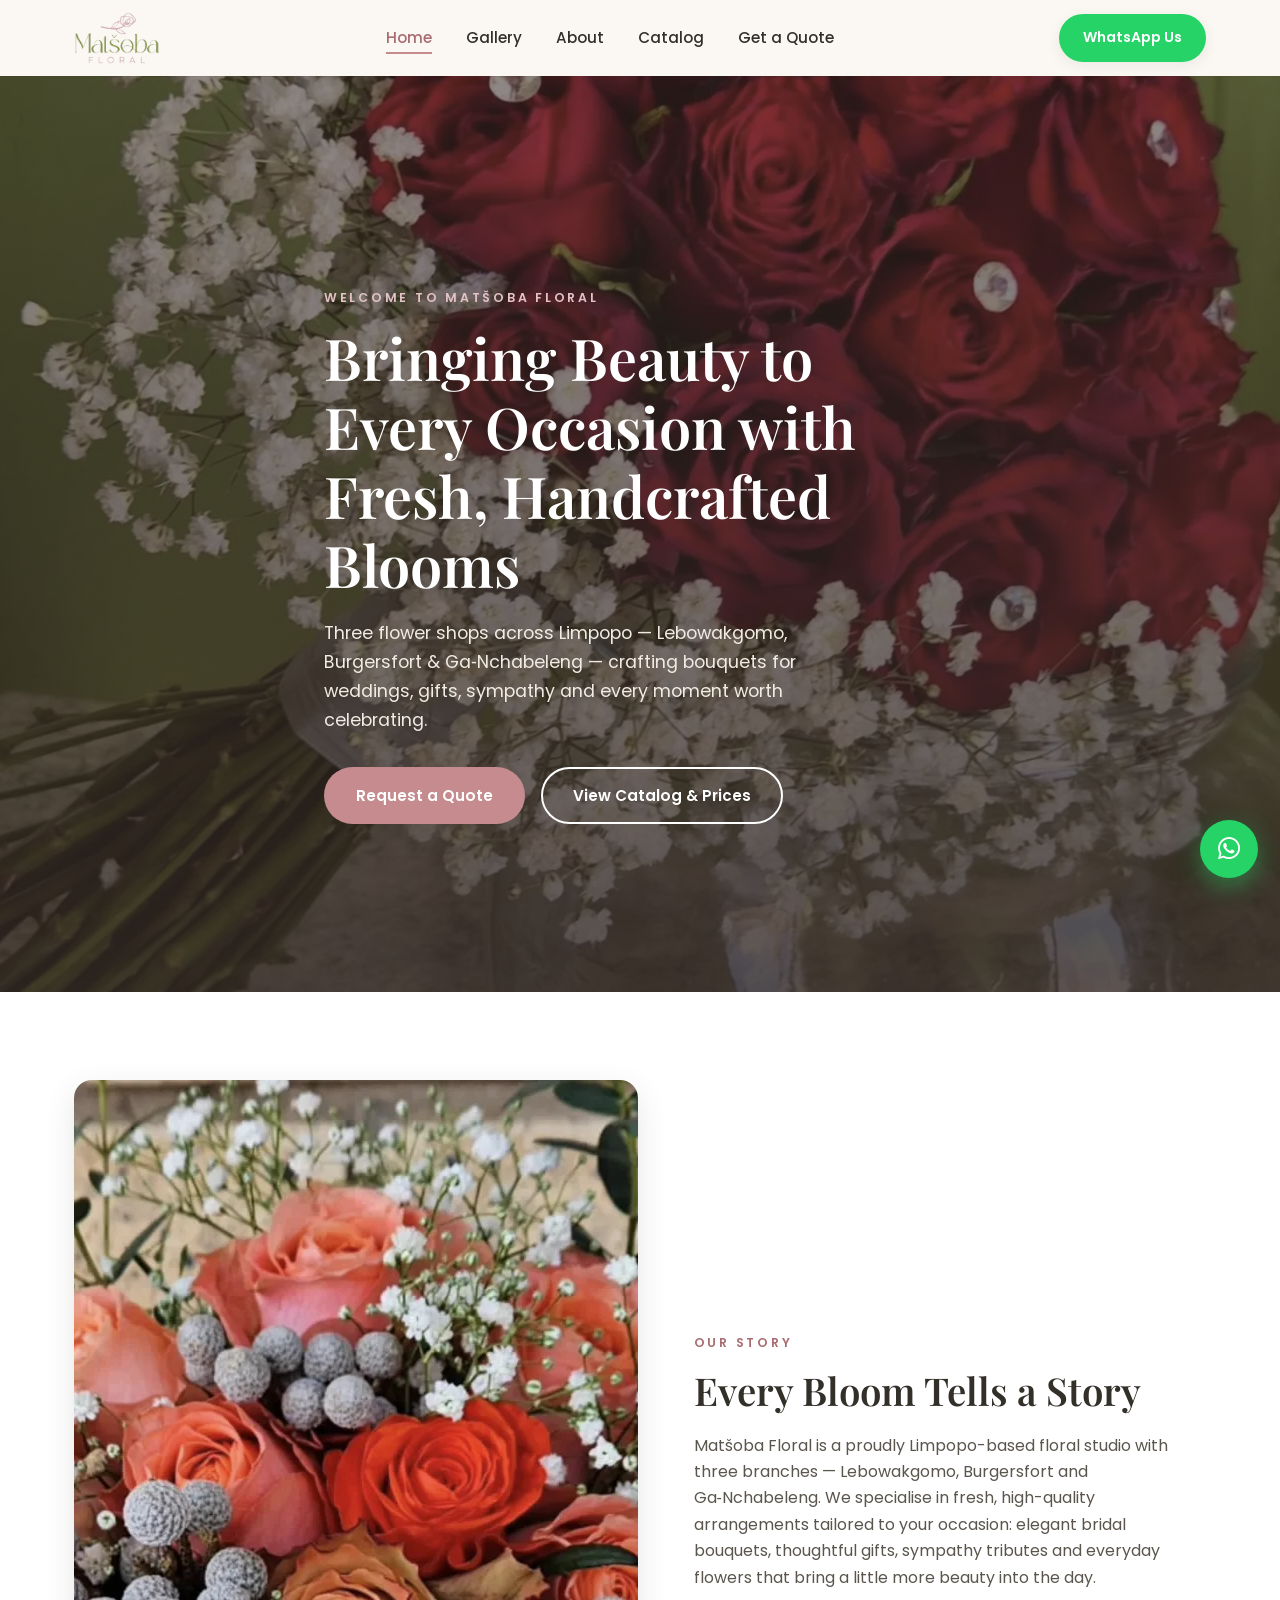
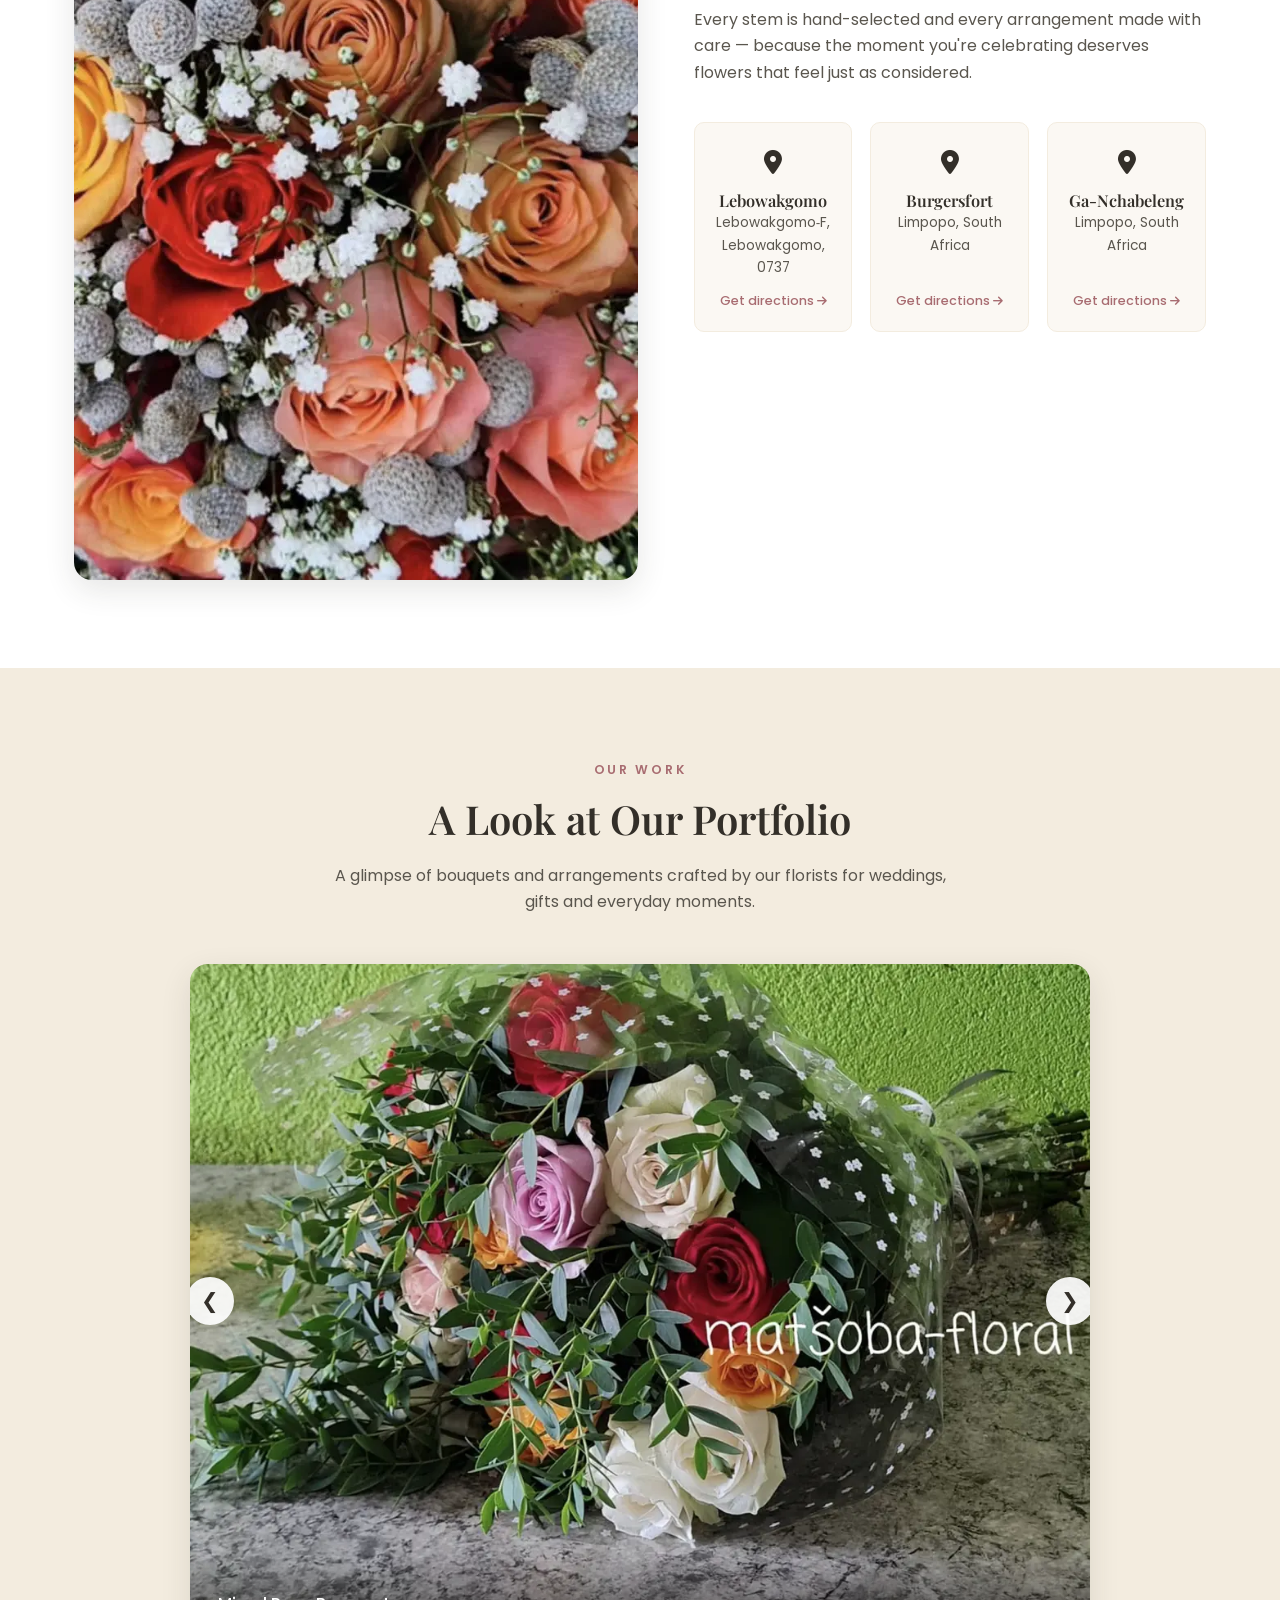
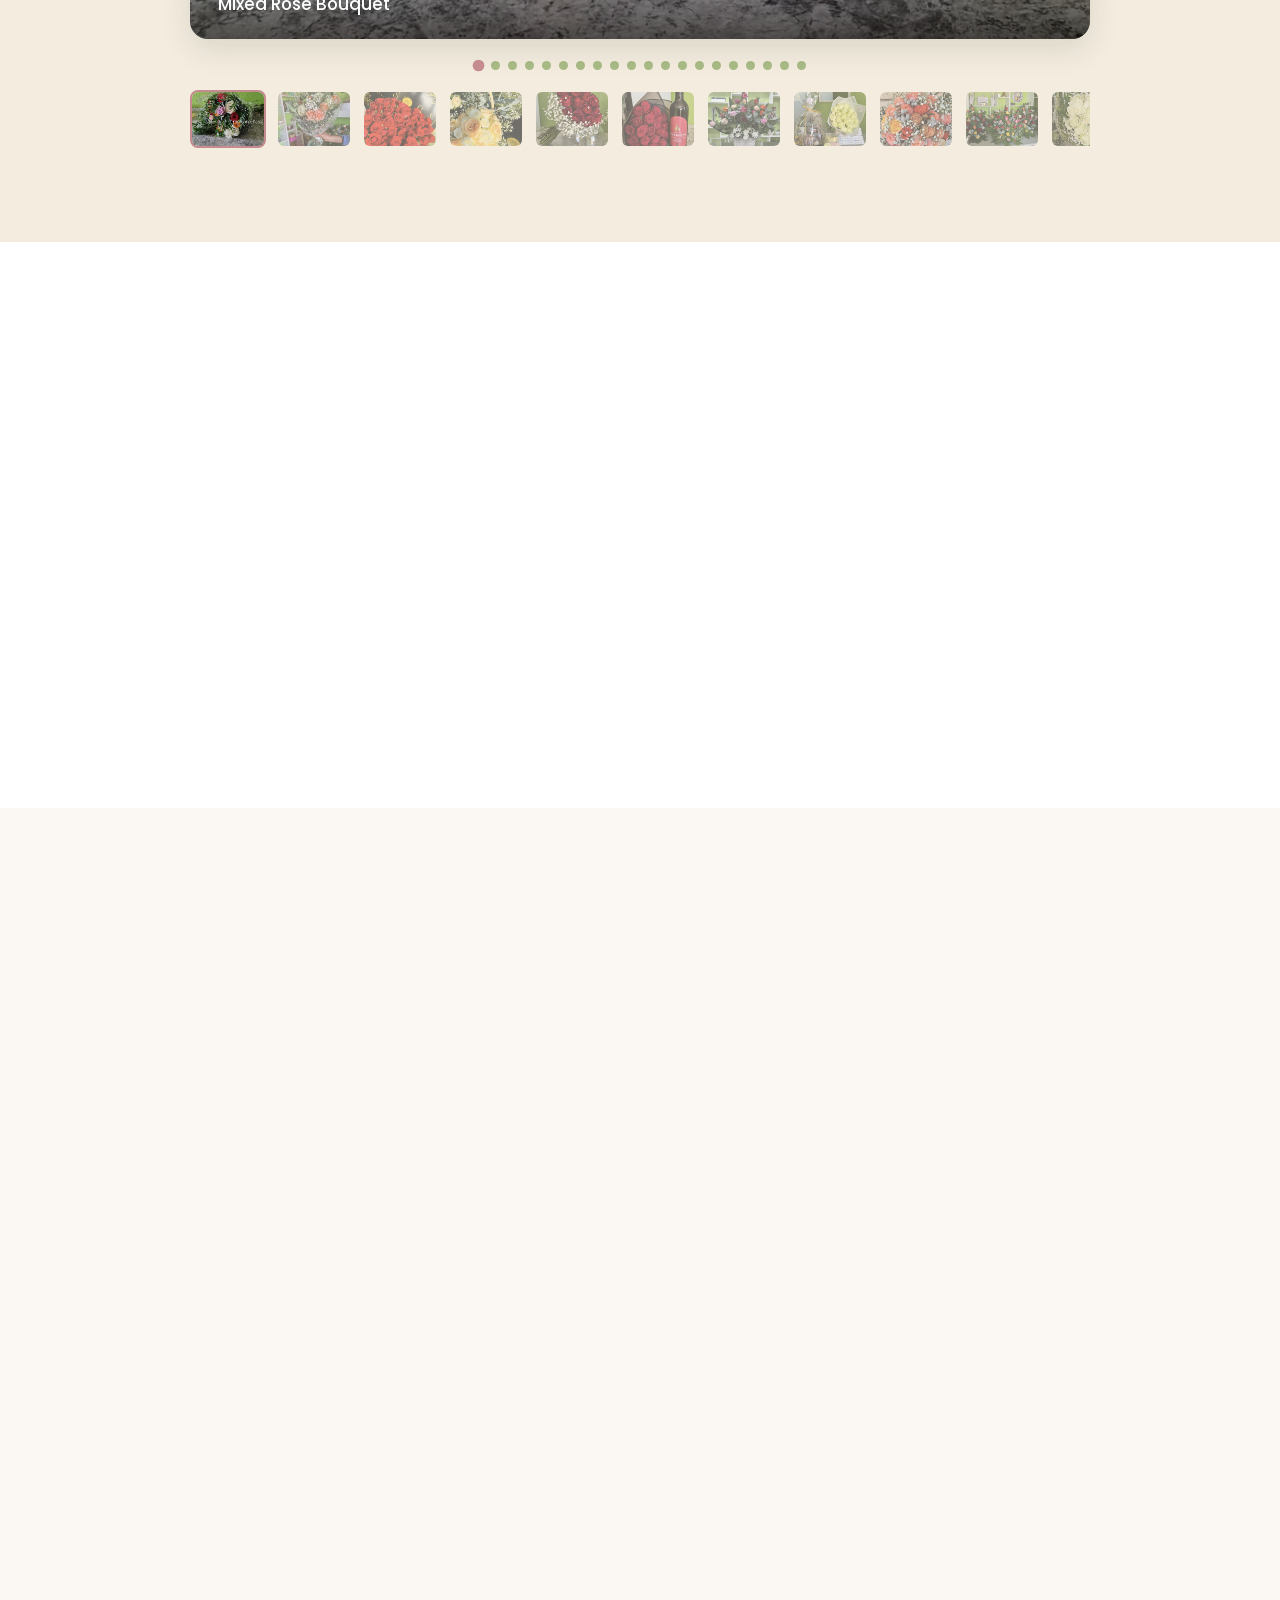
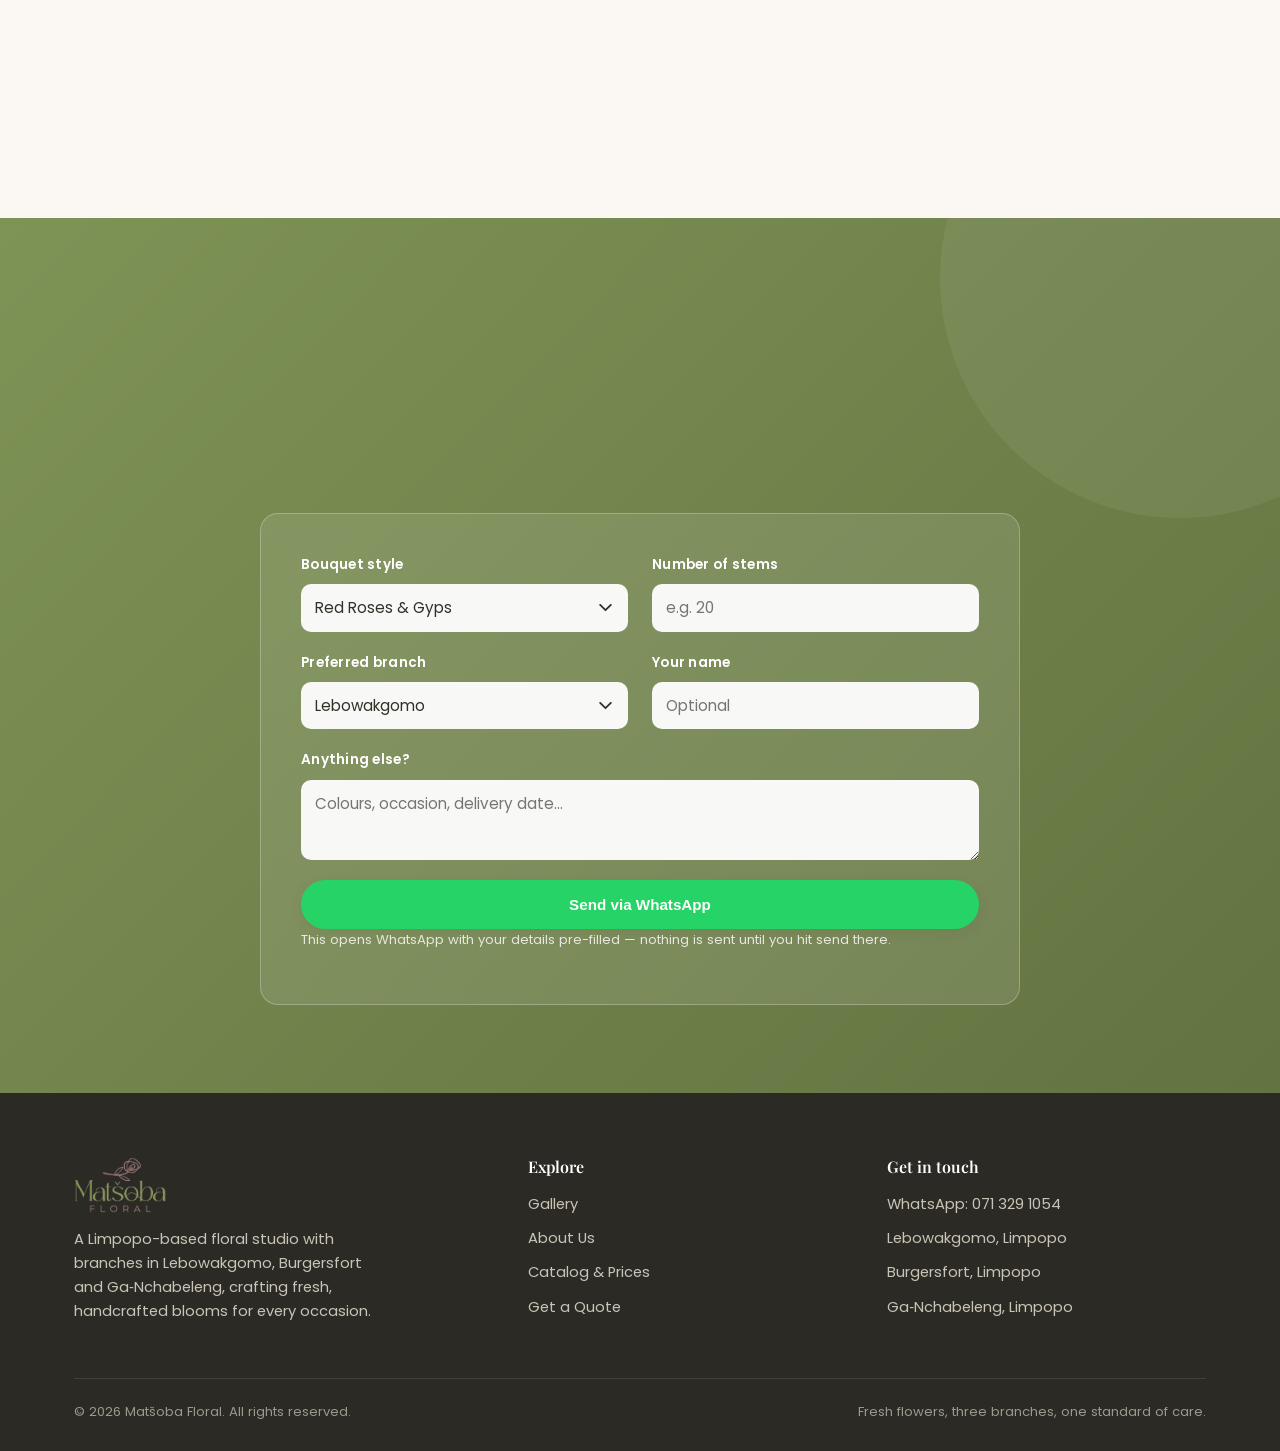
==== commit 2822a023: "Enhance location cards with additional address details and map links" ====
--- a/index.html
+++ b/index.html
@@ -39,9 +39,12 @@
       "address": {
         "@type": "PostalAddress",
         "addressLocality": "Lebowakgomo",
+        "postalCode": "0737",
         "addressRegion": "Limpopo",
         "addressCountry": "ZA"
       },
+      "geo": { "@type": "GeoCoordinates", "latitude": -24.317124, "longitude": 29.4771133 },
+      "hasMap": "https://maps.google.com/?cid=12033186792989066412",
       "url": "https://matsobafloral.co.za/"
     },
     {
@@ -56,6 +59,8 @@
         "addressRegion": "Limpopo",
         "addressCountry": "ZA"
       },
+      "geo": { "@type": "GeoCoordinates", "latitude": -24.66725, "longitude": 30.320583 },
+      "hasMap": "https://www.google.com/maps/search/?api=1&query=-24.66725,30.320583",
       "url": "https://matsobafloral.co.za/"
     },
     {
@@ -70,6 +75,8 @@
         "addressRegion": "Limpopo",
         "addressCountry": "ZA"
       },
+      "geo": { "@type": "GeoCoordinates", "latitude": -24.420583, "longitude": 29.794 },
+      "hasMap": "https://www.google.com/maps/search/?api=1&query=-24.420583,29.794",
       "url": "https://matsobafloral.co.za/"
     }
   ]
@@ -126,21 +133,24 @@
           <p>Matšoba Floral is a proudly Limpopo-based floral studio with three branches — Lebowakgomo, Burgersfort and Ga‑Nchabeleng. We specialise in fresh, high-quality arrangements tailored to your occasion: elegant bridal bouquets, thoughtful gifts, sympathy tributes and everyday flowers that bring a little more beauty into the day.</p>
           <p>Every stem is hand-selected and every arrangement made with care — because the moment you're celebrating deserves flowers that feel just as considered.</p>
           <div class="locations">
-            <div class="location-card">
+            <a class="location-card" href="https://maps.google.com/?cid=12033186792989066412" target="_blank" rel="noopener" aria-label="Open Lebowakgomo branch in Google Maps">
               <div class="pin"><i class="fa-solid fa-location-dot" aria-hidden="true"></i></div>
               <h4>Lebowakgomo</h4>
-              <span>Limpopo, South Africa</span>
-            </div>
-            <div class="location-card">
+              <span>Lebowakgomo‑F, Lebowakgomo, 0737</span>
+              <span class="directions">Get directions <i class="fa-solid fa-arrow-right" aria-hidden="true"></i></span>
+            </a>
+            <a class="location-card" href="https://www.google.com/maps/search/?api=1&amp;query=-24.66725,30.320583" target="_blank" rel="noopener" aria-label="Open Burgersfort branch in Google Maps">
               <div class="pin"><i class="fa-solid fa-location-dot" aria-hidden="true"></i></div>
               <h4>Burgersfort</h4>
               <span>Limpopo, South Africa</span>
-            </div>
-            <div class="location-card">
+              <span class="directions">Get directions <i class="fa-solid fa-arrow-right" aria-hidden="true"></i></span>
+            </a>
+            <a class="location-card" href="https://www.google.com/maps/search/?api=1&amp;query=-24.420583,29.794" target="_blank" rel="noopener" aria-label="Open Ga-Nchabeleng branch in Google Maps">
               <div class="pin"><i class="fa-solid fa-location-dot" aria-hidden="true"></i></div>
               <h4>Ga‑Nchabeleng</h4>
               <span>Limpopo, South Africa</span>
-            </div>
+              <span class="directions">Get directions <i class="fa-solid fa-arrow-right" aria-hidden="true"></i></span>
+            </a>
           </div>
         </div>
       </div>
--- a/assets/css/style.css
+++ b/assets/css/style.css
@@ -334,6 +334,9 @@
   margin-top: 36px;
 }
 .location-card {
+  display: flex;
+  flex-direction: column;
+  align-items: center;
   background: var(--cream);
   border-radius: var(--radius-sm);
   padding: 20px 18px;
@@ -348,6 +351,16 @@
 }
 .location-card h4 { font-size: 1.02rem; margin-bottom: 2px; }
 .location-card span { color: var(--ink-soft); font-size: 0.85rem; }
+.location-card .directions {
+  margin-top: auto;
+  padding-top: 10px;
+  color: var(--rose-dark);
+  font-size: 0.8rem;
+  font-weight: 500;
+}
+.location-card .directions i { font-size: 0.7rem; transition: transform var(--speed); }
+.location-card:hover .directions i { transform: translateX(3px); }
+.location-card:focus-visible { outline: 2px solid var(--rose-dark); outline-offset: 3px; }
 
 @media (max-width: 880px) {
   .intro-grid { grid-template-columns: 1fr; }
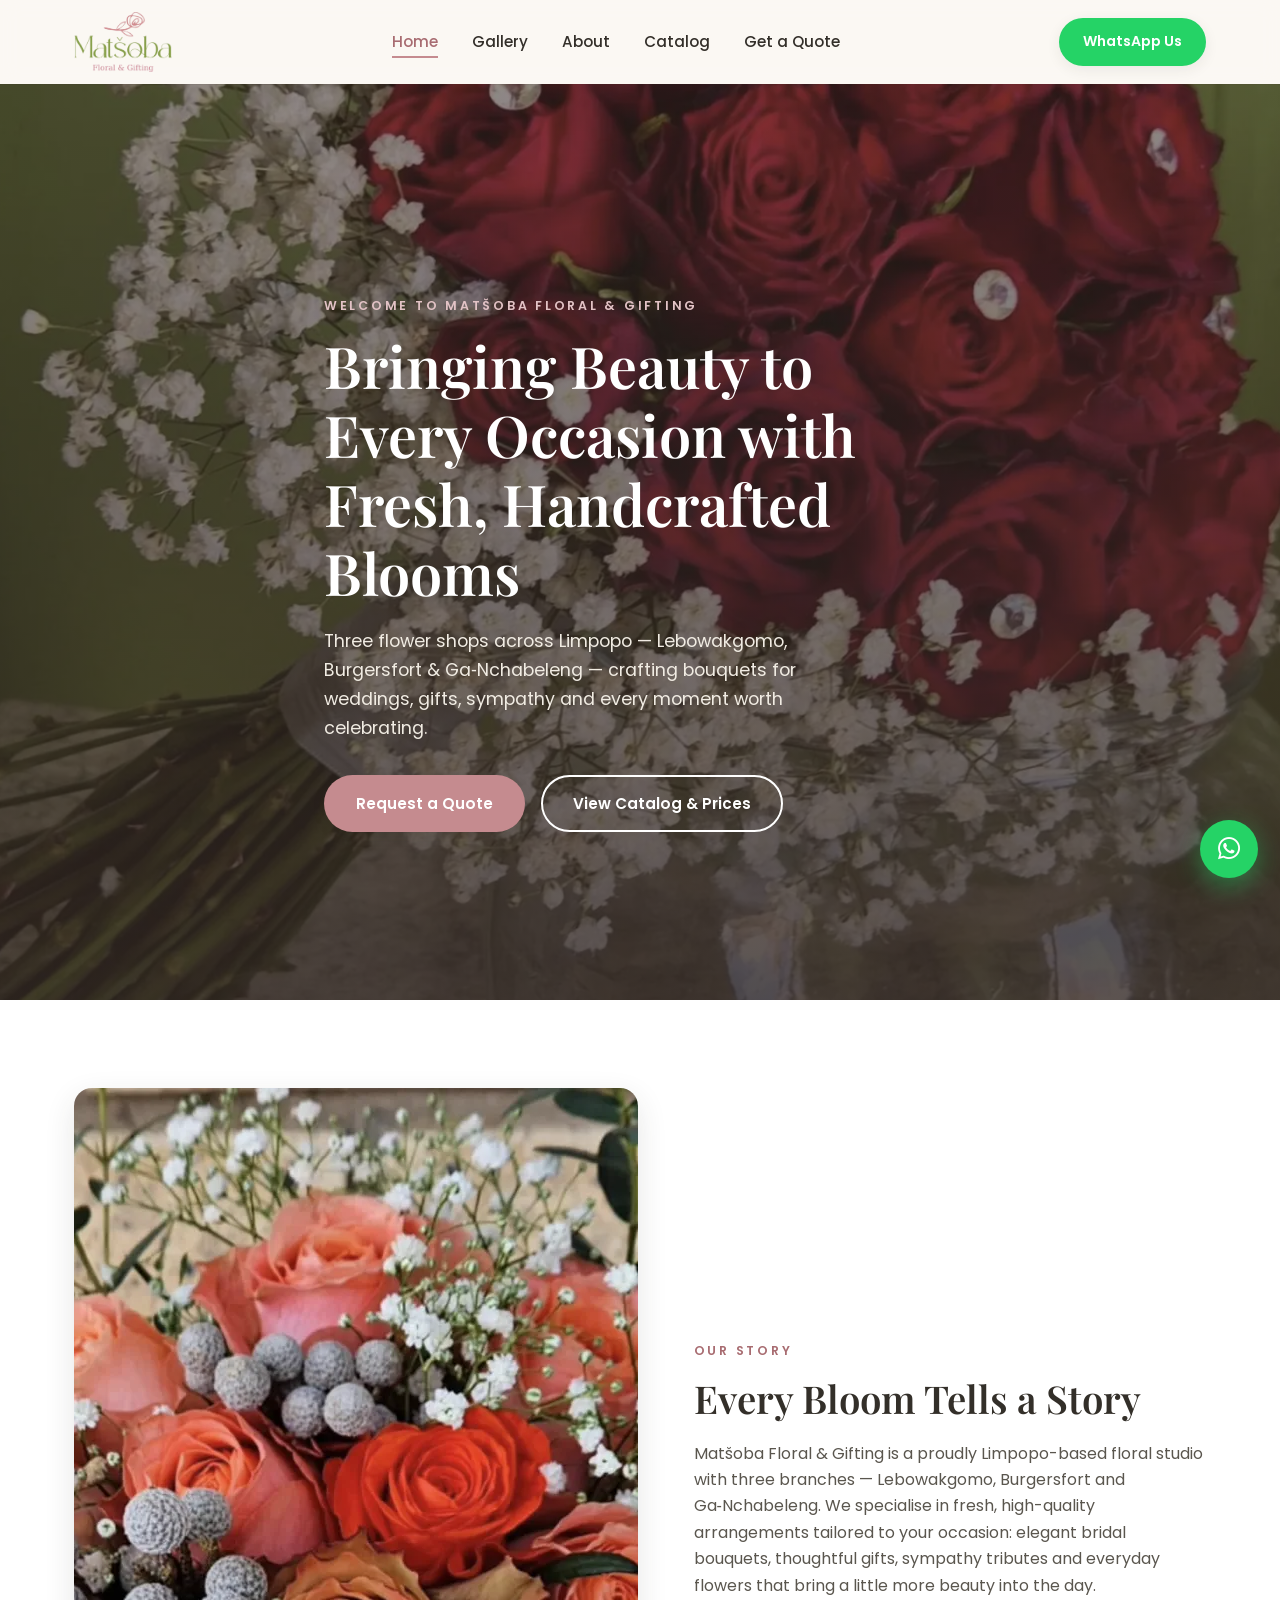
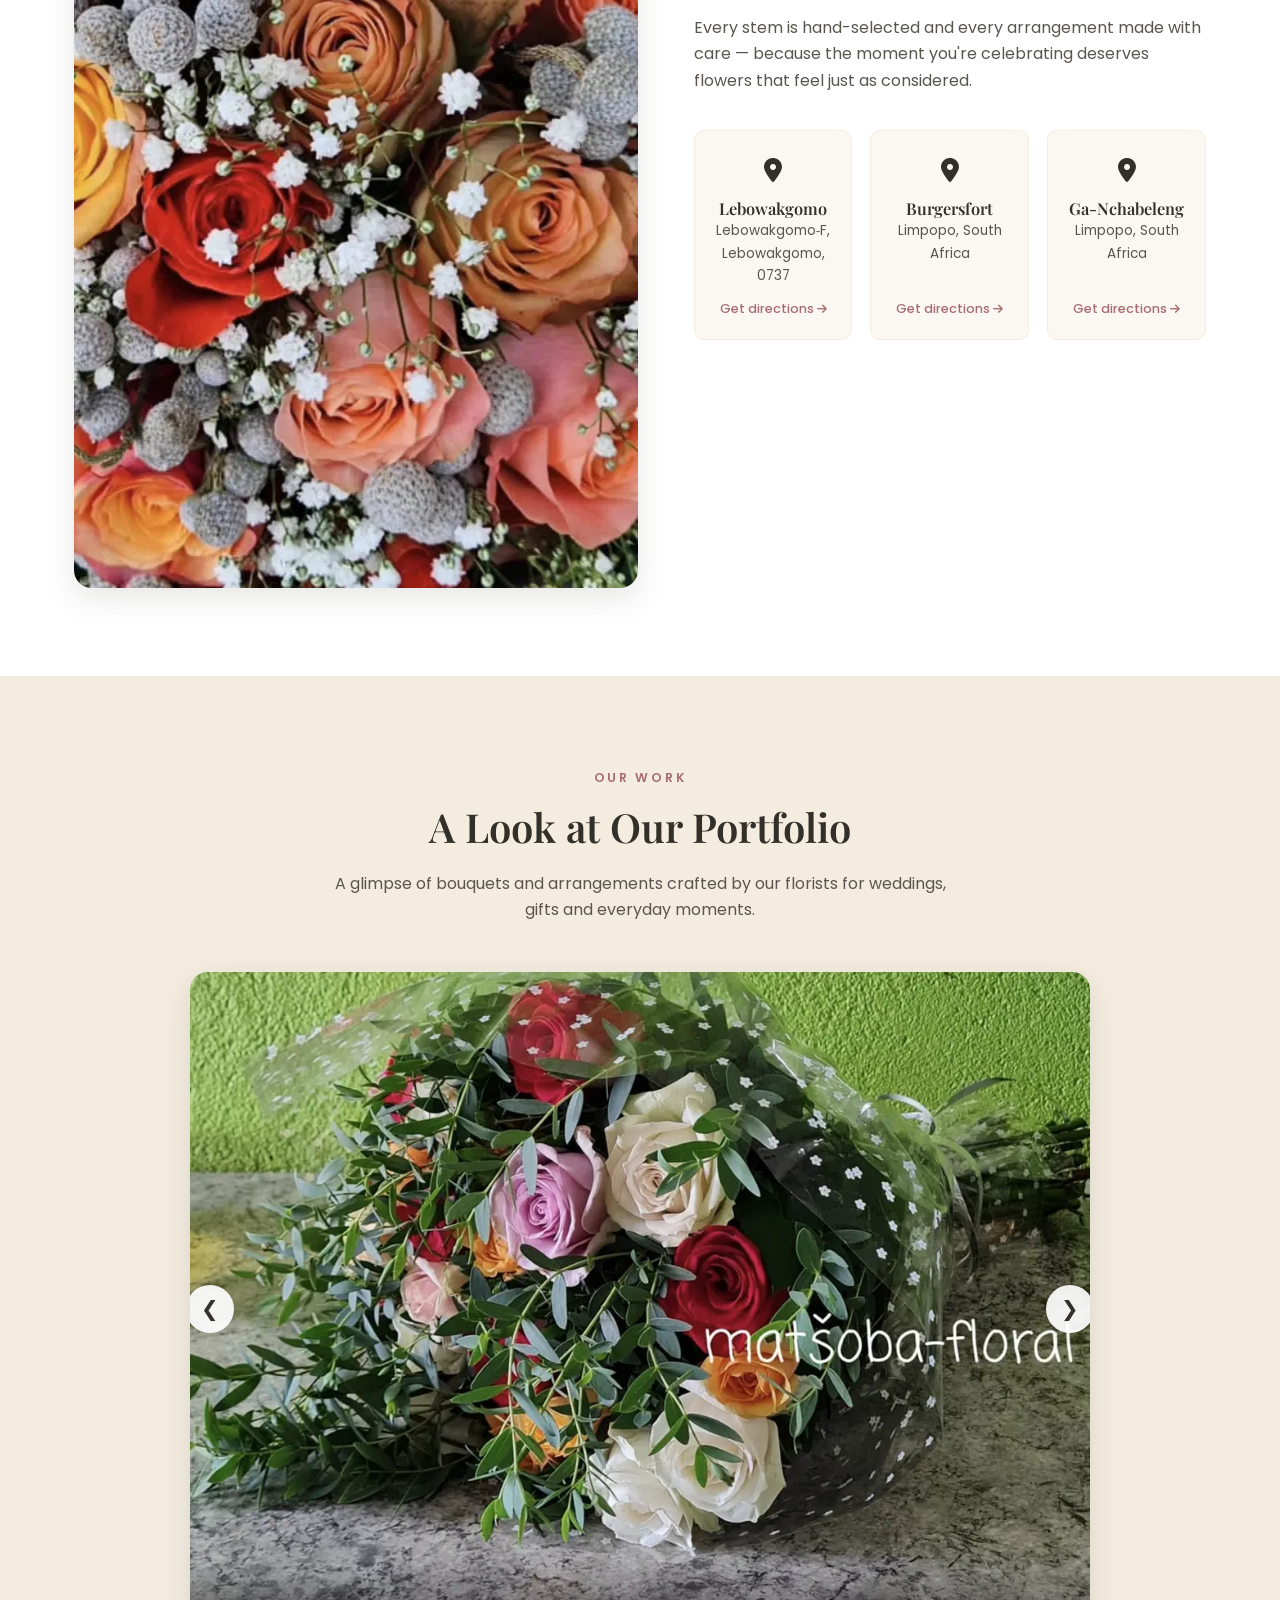
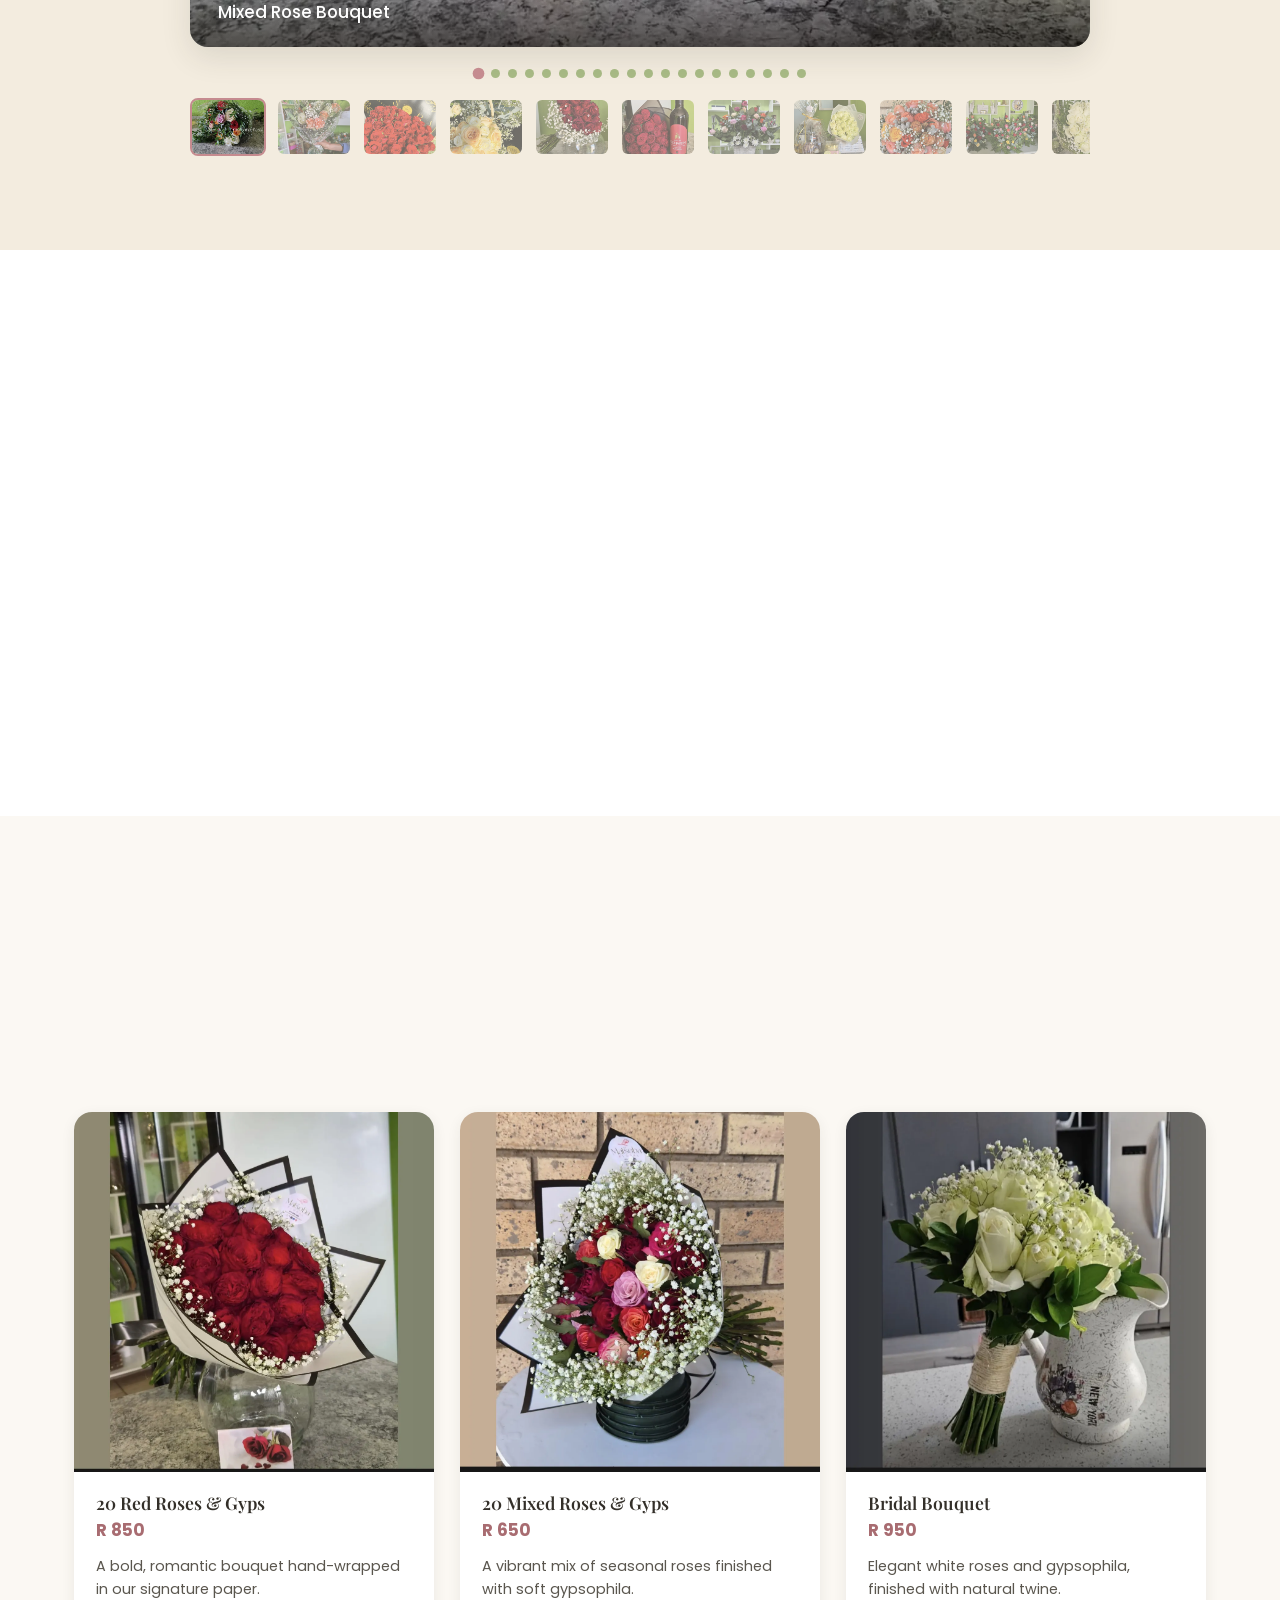
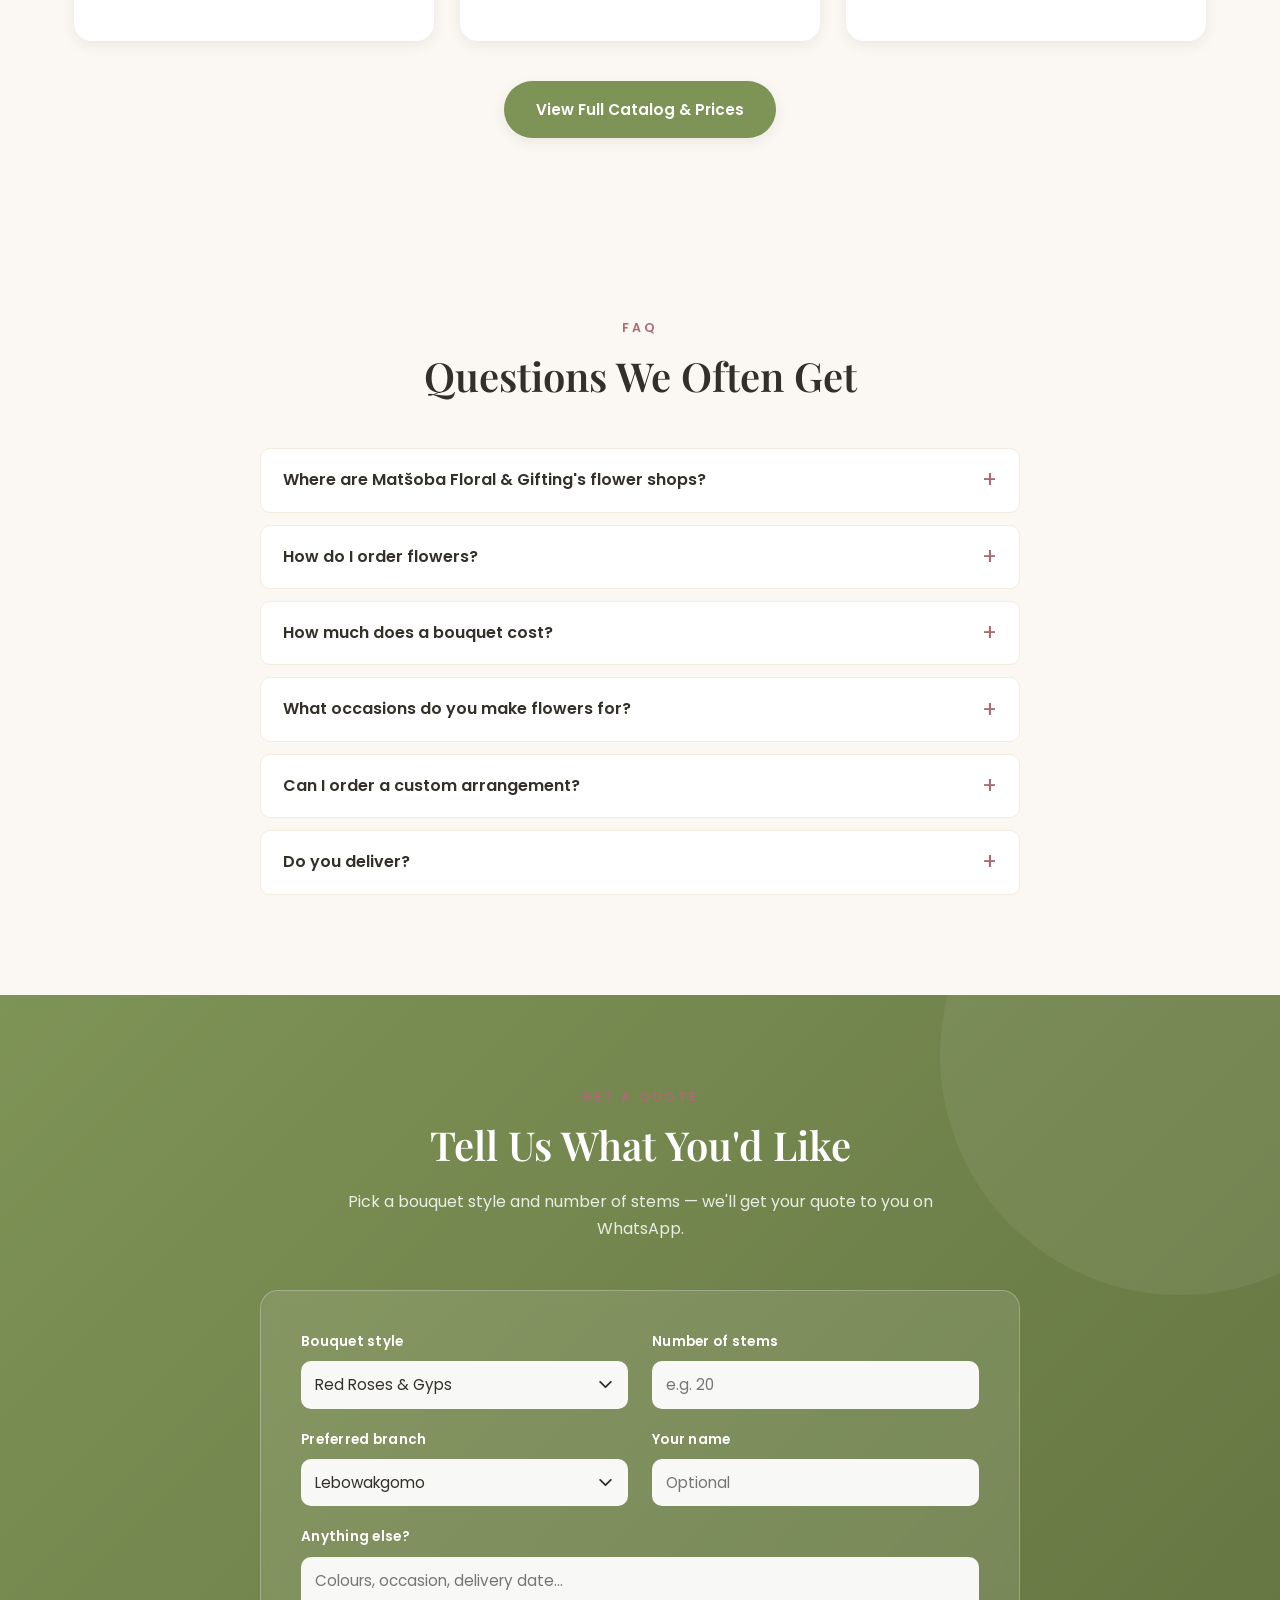
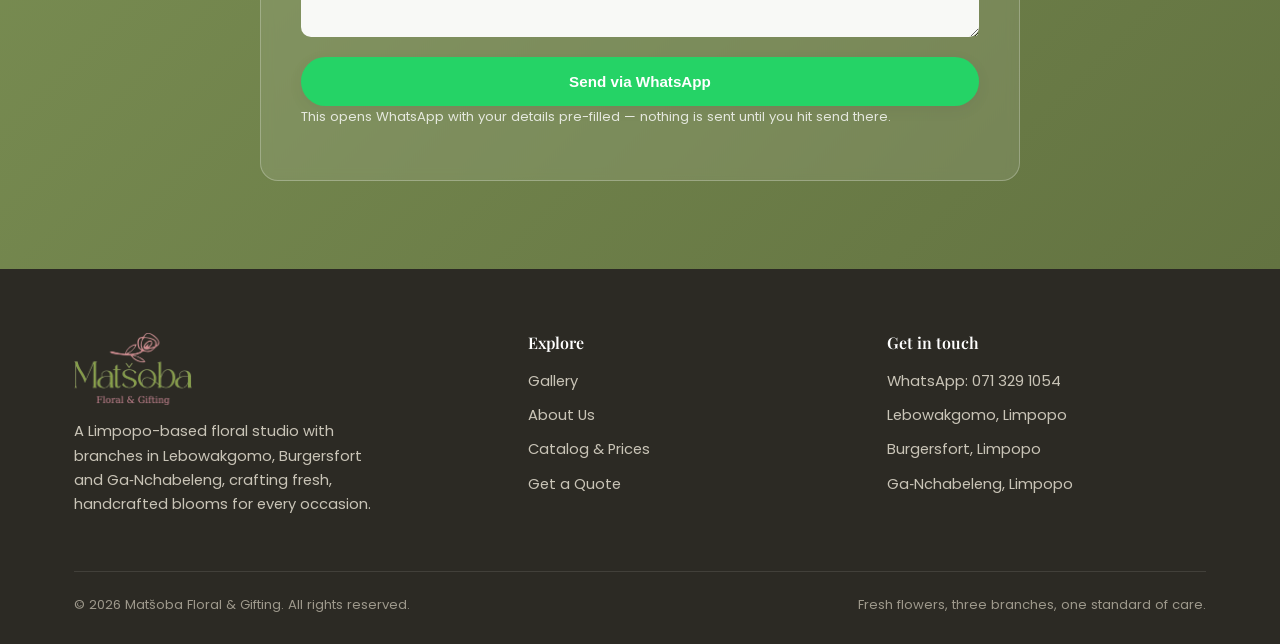
==== commit cb52ba21: "Rebrand to Matšoba Floral & Gifting, new logo, and SEO/AI search upgrade - Rename the business to "M" ====
--- a/index.html
+++ b/index.html
@@ -1,41 +1,141 @@
 <!DOCTYPE html>
-<html lang="en">
+<html lang="en-ZA">
 <head>
 <meta charset="UTF-8">
 <meta name="viewport" content="width=device-width, initial-scale=1.0">
-<title>Matšoba Floral | Flower Shops in Lebowakgomo, Burgersfort & Ga-Nchabeleng</title>
-<meta name="description" content="Matšoba Floral is a Limpopo-based florist with branches in Lebowakgomo, Burgersfort and Ga-Nchabeleng. Fresh, handcrafted bouquets for weddings, gifts and every occasion — get a quote on WhatsApp.">
-<meta name="keywords" content="Matšoba Floral, florist Limpopo, flower shop Lebowakgomo, flower shop Burgersfort, flower shop Ga-Nchabeleng, bridal bouquets, flower delivery">
-<meta name="robots" content="index, follow">
+<title>Matšoba Floral &amp; Gifting | Florist in Lebowakgomo, Burgersfort &amp; Ga-Nchabeleng</title>
+<meta name="description" content="Florist in Limpopo with shops in Lebowakgomo, Burgersfort and Ga-Nchabeleng. Fresh bouquets, bridal flowers and gift hampers from R650 — order on WhatsApp.">
+<meta name="robots" content="index, follow, max-image-preview:large, max-snippet:-1">
 <link rel="canonical" href="https://matsobafloral.co.za/">
-
-<!-- Open Graph -->
+<meta name="theme-color" content="#fbf8f3">
+<meta name="geo.region" content="ZA-LP">
+<meta name="geo.placename" content="Lebowakgomo, Burgersfort, Ga-Nchabeleng">
+
+<!-- Open Graph / social sharing -->
 <meta property="og:type" content="website">
-<meta property="og:site_name" content="Matšoba Floral">
-<meta property="og:title" content="Matšoba Floral | Fresh, Handcrafted Flowers in Limpopo">
-<meta property="og:description" content="Bringing beauty to every occasion with fresh, handcrafted blooms. Browse our portfolio and get an instant quote on WhatsApp.">
-<meta property="og:image" content="/assets/img/brand/hero.webp">
+<meta property="og:locale" content="en_ZA">
+<meta property="og:site_name" content="Matšoba Floral &amp; Gifting">
+<meta property="og:title" content="Matšoba Floral &amp; Gifting | Fresh, Handcrafted Flowers in Limpopo">
+<meta property="og:description" content="Bringing beauty to every occasion with fresh, handcrafted blooms from our shops in Lebowakgomo, Burgersfort and Ga-Nchabeleng. Get a quote on WhatsApp.">
 <meta property="og:url" content="https://matsobafloral.co.za/">
+<meta property="og:image" content="https://matsobafloral.co.za/assets/img/brand/og-image.jpg">
+<meta property="og:image:width" content="1200">
+<meta property="og:image:height" content="630">
+<meta property="og:image:alt" content="Matšoba Floral &amp; Gifting logo beside a bouquet of red roses">
 <meta name="twitter:card" content="summary_large_image">
-<meta name="twitter:title" content="Matšoba Floral | Fresh, Handcrafted Flowers in Limpopo">
-<meta name="twitter:description" content="Fresh, handcrafted bouquets for weddings, gifts and every occasion across Lebowakgomo, Burgersfort & Ga-Nchabeleng.">
-<meta name="twitter:image" content="/assets/img/brand/hero.webp">
-
-<link rel="icon" type="image/png" href="/assets/img/brand/logo-sm.png">
+<meta name="twitter:title" content="Matšoba Floral &amp; Gifting | Fresh, Handcrafted Flowers in Limpopo">
+<meta name="twitter:description" content="Fresh, handcrafted bouquets for weddings, gifts and every occasion across Lebowakgomo, Burgersfort &amp; Ga-Nchabeleng.">
+<meta name="twitter:image" content="https://matsobafloral.co.za/assets/img/brand/og-image.jpg">
+
+<!-- Icons -->
+<link rel="icon" href="/favicon.ico" sizes="48x48">
+<link rel="icon" type="image/png" sizes="32x32" href="/assets/img/brand/favicon-32.png">
+<link rel="apple-touch-icon" href="/assets/img/brand/apple-touch-icon.png">
+<link rel="manifest" href="/site.webmanifest">
+
+<!-- Fonts & styles -->
+<link rel="preconnect" href="https://fonts.googleapis.com">
+<link rel="preconnect" href="https://fonts.gstatic.com" crossorigin>
+<link rel="stylesheet" href="https://fonts.googleapis.com/css2?family=Playfair+Display:ital,wght@0,500;0,600;0,700;1,500&family=Poppins:wght@300;400;500;600;700&display=swap">
 <link rel="stylesheet" href="https://cdnjs.cloudflare.com/ajax/libs/font-awesome/6.5.2/css/all.min.css" referrerpolicy="no-referrer">
 <link rel="stylesheet" href="/assets/css/style.css">
+<link rel="preload" as="image" href="/assets/img/brand/hero.webp" fetchpriority="high">
 
 <script type="application/ld+json">
 {
   "@context": "https://schema.org",
   "@graph": [
     {
+      "@type": "WebSite",
+      "@id": "https://matsobafloral.co.za/#website",
+      "url": "https://matsobafloral.co.za/",
+      "name": "Matšoba Floral & Gifting",
+      "alternateName": [
+        "Matšoba Floral",
+        "Matsoba Floral",
+        "Matsoba Floral & Gifting"
+      ],
+      "inLanguage": "en-ZA",
+      "publisher": {
+        "@id": "https://matsobafloral.co.za/#organization"
+      }
+    },
+    {
+      "@type": "Organization",
+      "@id": "https://matsobafloral.co.za/#organization",
+      "name": "Matšoba Floral & Gifting",
+      "alternateName": [
+        "Matšoba Floral",
+        "Matsoba Floral"
+      ],
+      "url": "https://matsobafloral.co.za/",
+      "logo": {
+        "@type": "ImageObject",
+        "url": "https://matsobafloral.co.za/assets/img/brand/logo-square.png",
+        "width": 800,
+        "height": 800
+      },
+      "image": "https://matsobafloral.co.za/assets/img/brand/og-image.jpg",
+      "description": "Limpopo florist with three branches — Lebowakgomo, Burgersfort and Ga-Nchabeleng — making fresh, handcrafted bouquets, bridal flowers, sympathy arrangements and gift hampers.",
+      "telephone": "+27713291054",
+      "contactPoint": {
+        "@type": "ContactPoint",
+        "telephone": "+27713291054",
+        "contactType": "customer service",
+        "areaServed": "ZA",
+        "url": "https://wa.me/27713291054"
+      },
+      "areaServed": [
+        {
+          "@type": "AdministrativeArea",
+          "name": "Limpopo"
+        },
+        {
+          "@type": "City",
+          "name": "Lebowakgomo"
+        },
+        {
+          "@type": "City",
+          "name": "Burgersfort"
+        },
+        {
+          "@type": "City",
+          "name": "Ga-Nchabeleng"
+        }
+      ],
+      "knowsAbout": [
+        "Bridal bouquets",
+        "Wedding flowers",
+        "Rose bouquets",
+        "Sympathy and funeral flowers",
+        "Gift hampers",
+        "Floral arrangements"
+      ],
+      "subOrganization": [
+        {
+          "@id": "https://matsobafloral.co.za/#lebowakgomo"
+        },
+        {
+          "@id": "https://matsobafloral.co.za/#burgersfort"
+        },
+        {
+          "@id": "https://matsobafloral.co.za/#ganchabeleng"
+        }
+      ]
+    },
+    {
       "@type": "Florist",
       "@id": "https://matsobafloral.co.za/#lebowakgomo",
-      "name": "Matšoba Floral - Lebowakgomo",
-      "image": "https://matsobafloral.co.za/assets/img/brand/hero.webp",
+      "name": "Matšoba Floral & Gifting — Lebowakgomo",
+      "parentOrganization": {
+        "@id": "https://matsobafloral.co.za/#organization"
+      },
+      "url": "https://matsobafloral.co.za/#about",
+      "image": "https://matsobafloral.co.za/assets/img/brand/og-image.jpg",
+      "logo": "https://matsobafloral.co.za/assets/img/brand/logo-square.png",
       "telephone": "+27713291054",
-      "priceRange": "R650 - R950",
+      "priceRange": "R650–R950",
+      "currenciesAccepted": "ZAR",
       "address": {
         "@type": "PostalAddress",
         "addressLocality": "Lebowakgomo",
@@ -43,41 +143,151 @@
         "addressRegion": "Limpopo",
         "addressCountry": "ZA"
       },
-      "geo": { "@type": "GeoCoordinates", "latitude": -24.317124, "longitude": 29.4771133 },
+      "geo": {
+        "@type": "GeoCoordinates",
+        "latitude": -24.317124,
+        "longitude": 29.4771133
+      },
       "hasMap": "https://maps.google.com/?cid=12033186792989066412",
-      "url": "https://matsobafloral.co.za/"
+      "areaServed": {
+        "@type": "City",
+        "name": "Lebowakgomo"
+      }
     },
     {
       "@type": "Florist",
       "@id": "https://matsobafloral.co.za/#burgersfort",
-      "name": "Matšoba Floral - Burgersfort",
+      "name": "Matšoba Floral & Gifting — Burgersfort",
+      "parentOrganization": {
+        "@id": "https://matsobafloral.co.za/#organization"
+      },
+      "url": "https://matsobafloral.co.za/#about",
+      "image": "https://matsobafloral.co.za/assets/img/brand/og-image.jpg",
+      "logo": "https://matsobafloral.co.za/assets/img/brand/logo-square.png",
       "telephone": "+27713291054",
-      "priceRange": "R650 - R950",
+      "priceRange": "R650–R950",
+      "currenciesAccepted": "ZAR",
       "address": {
         "@type": "PostalAddress",
         "addressLocality": "Burgersfort",
         "addressRegion": "Limpopo",
         "addressCountry": "ZA"
       },
-      "geo": { "@type": "GeoCoordinates", "latitude": -24.66725, "longitude": 30.320583 },
+      "geo": {
+        "@type": "GeoCoordinates",
+        "latitude": -24.66725,
+        "longitude": 30.320583
+      },
       "hasMap": "https://www.google.com/maps/search/?api=1&query=-24.66725,30.320583",
-      "url": "https://matsobafloral.co.za/"
+      "areaServed": {
+        "@type": "City",
+        "name": "Burgersfort"
+      }
     },
     {
       "@type": "Florist",
       "@id": "https://matsobafloral.co.za/#ganchabeleng",
-      "name": "Matšoba Floral - Ga-Nchabeleng",
+      "name": "Matšoba Floral & Gifting — Ga-Nchabeleng",
+      "parentOrganization": {
+        "@id": "https://matsobafloral.co.za/#organization"
+      },
+      "url": "https://matsobafloral.co.za/#about",
+      "image": "https://matsobafloral.co.za/assets/img/brand/og-image.jpg",
+      "logo": "https://matsobafloral.co.za/assets/img/brand/logo-square.png",
       "telephone": "+27713291054",
-      "priceRange": "R650 - R950",
+      "priceRange": "R650–R950",
+      "currenciesAccepted": "ZAR",
       "address": {
         "@type": "PostalAddress",
         "addressLocality": "Ga-Nchabeleng",
         "addressRegion": "Limpopo",
         "addressCountry": "ZA"
       },
-      "geo": { "@type": "GeoCoordinates", "latitude": -24.420583, "longitude": 29.794 },
+      "geo": {
+        "@type": "GeoCoordinates",
+        "latitude": -24.420583,
+        "longitude": 29.794
+      },
       "hasMap": "https://www.google.com/maps/search/?api=1&query=-24.420583,29.794",
-      "url": "https://matsobafloral.co.za/"
+      "areaServed": {
+        "@type": "City",
+        "name": "Ga-Nchabeleng"
+      }
+    },
+    {
+      "@type": "WebPage",
+      "@id": "https://matsobafloral.co.za/#webpage",
+      "url": "https://matsobafloral.co.za/",
+      "name": "Matšoba Floral & Gifting | Florist in Lebowakgomo, Burgersfort & Ga-Nchabeleng",
+      "isPartOf": {
+        "@id": "https://matsobafloral.co.za/#website"
+      },
+      "about": {
+        "@id": "https://matsobafloral.co.za/#organization"
+      },
+      "primaryImageOfPage": {
+        "@type": "ImageObject",
+        "url": "https://matsobafloral.co.za/assets/img/brand/hero.webp"
+      },
+      "inLanguage": "en-ZA",
+      "dateModified": "2026-11-17"
+    },
+    {
+      "@type": "FAQPage",
+      "@id": "https://matsobafloral.co.za/#faq",
+      "isPartOf": {
+        "@id": "https://matsobafloral.co.za/#webpage"
+      },
+      "mainEntity": [
+        {
+          "@type": "Question",
+          "name": "Where are Matšoba Floral & Gifting's flower shops?",
+          "acceptedAnswer": {
+            "@type": "Answer",
+            "text": "We have three branches in Limpopo, South Africa: Lebowakgomo (Lebowakgomo-F, 0737), Burgersfort and Ga-Nchabeleng. Each branch card on this page opens its location in Google Maps."
+          }
+        },
+        {
+          "@type": "Question",
+          "name": "How do I order flowers?",
+          "acceptedAnswer": {
+            "@type": "Answer",
+            "text": "Message us on WhatsApp at 071 329 1054, tap \"Order via WhatsApp\" on any bouquet in our catalog, or fill in the quote form on this page. The form opens WhatsApp with your details pre-filled."
+          }
+        },
+        {
+          "@type": "Question",
+          "name": "How much does a bouquet cost?",
+          "acceptedAnswer": {
+            "@type": "Answer",
+            "text": "Our catalog bouquets range from R650 to R950: 20 Mixed Roses & Gyps is R650, 20 Red Roses & Gyps is R850 and the Bridal Bouquet is R950. Custom arrangements are quoted on request."
+          }
+        },
+        {
+          "@type": "Question",
+          "name": "What occasions do you make flowers for?",
+          "acceptedAnswer": {
+            "@type": "Answer",
+            "text": "Weddings and bridal bouquets, gifts and gift hampers, sympathy and funeral arrangements, table centrepieces and everyday flowers."
+          }
+        },
+        {
+          "@type": "Question",
+          "name": "Can I order a custom arrangement?",
+          "acceptedAnswer": {
+            "@type": "Answer",
+            "text": "Yes. Tell us your preferred stem count, colours, flowers and occasion, and we'll put together a custom quote on WhatsApp."
+          }
+        },
+        {
+          "@type": "Question",
+          "name": "Do you deliver?",
+          "acceptedAnswer": {
+            "@type": "Answer",
+            "text": "Include your delivery date and area when you request a quote on WhatsApp, and our team will confirm availability and delivery options for your order."
+          }
+        }
+      ]
     }
   ]
 }
@@ -88,7 +298,7 @@
 <header class="site-header">
   <div class="nav-wrap">
     <a href="/" class="brand">
-      <img src="/assets/img/brand/logo.png" alt="Matšoba Floral logo">
+      <img src="/assets/img/brand/matsoba-logo.png" alt="Matšoba Floral &amp; Gifting" width="480" height="293">
     </a>
     <nav>
       <ul class="nav-links">
@@ -111,7 +321,7 @@
   <section class="hero" id="home">
     <div class="hero-bg" style="background-image:url('/assets/img/brand/hero.webp');"></div>
     <div class="hero-content">
-      <span class="eyebrow">Welcome to Matšoba Floral</span>
+      <span class="eyebrow">Welcome to Matšoba Floral & Gifting</span>
       <h1>Bringing Beauty to Every Occasion with Fresh, Handcrafted Blooms</h1>
       <p class="lead">Three flower shops across Limpopo — Lebowakgomo, Burgersfort &amp; Ga‑Nchabeleng — crafting bouquets for weddings, gifts, sympathy and every moment worth celebrating.</p>
       <div class="hero-actions">
@@ -125,12 +335,12 @@
     <div class="container">
       <div class="intro-grid">
         <div class="intro-art reveal">
-          <img src="/assets/img/gallery/gallery-09.webp" alt="Bride holding a Matšoba Floral bridal bouquet" loading="lazy" width="1100" height="1100">
+          <img src="/assets/img/gallery/gallery-09.webp" alt="Bride holding a Matšoba Floral & Gifting bridal bouquet" loading="lazy" width="1100" height="1100">
         </div>
         <div class="intro-copy reveal reveal-delay-1">
           <span class="eyebrow">Our Story</span>
           <h2>Every Bloom Tells a Story</h2>
-          <p>Matšoba Floral is a proudly Limpopo-based floral studio with three branches — Lebowakgomo, Burgersfort and Ga‑Nchabeleng. We specialise in fresh, high-quality arrangements tailored to your occasion: elegant bridal bouquets, thoughtful gifts, sympathy tributes and everyday flowers that bring a little more beauty into the day.</p>
+          <p>Matšoba Floral & Gifting is a proudly Limpopo-based floral studio with three branches — Lebowakgomo, Burgersfort and Ga‑Nchabeleng. We specialise in fresh, high-quality arrangements tailored to your occasion: elegant bridal bouquets, thoughtful gifts, sympathy tributes and everyday flowers that bring a little more beauty into the day.</p>
           <p>Every stem is hand-selected and every arrangement made with care — because the moment you're celebrating deserves flowers that feel just as considered.</p>
           <div class="locations">
             <a class="location-card" href="https://maps.google.com/?cid=12033186792989066412" target="_blank" rel="noopener" aria-label="Open Lebowakgomo branch in Google Maps">
@@ -270,6 +480,41 @@
     </div>
   </section>
 
+  <section class="faq" id="faq">
+    <div class="container">
+      <div class="section-head reveal">
+        <span class="eyebrow">FAQ</span>
+        <h2>Questions We Often Get</h2>
+      </div>
+      <div class="faq-list reveal">
+        <details class="faq-item">
+          <summary>Where are Matšoba Floral &amp; Gifting&#x27;s flower shops?</summary>
+          <p>We have three branches in Limpopo, South Africa: Lebowakgomo (Lebowakgomo-F, 0737), Burgersfort and Ga-Nchabeleng. Each branch card on this page opens its location in Google Maps.</p>
+        </details>
+        <details class="faq-item">
+          <summary>How do I order flowers?</summary>
+          <p>Message us on WhatsApp at 071 329 1054, tap &quot;Order via WhatsApp&quot; on any bouquet in our catalog, or fill in the quote form on this page. The form opens WhatsApp with your details pre-filled.</p>
+        </details>
+        <details class="faq-item">
+          <summary>How much does a bouquet cost?</summary>
+          <p>Our catalog bouquets range from R650 to R950: 20 Mixed Roses &amp; Gyps is R650, 20 Red Roses &amp; Gyps is R850 and the Bridal Bouquet is R950. Custom arrangements are quoted on request.</p>
+        </details>
+        <details class="faq-item">
+          <summary>What occasions do you make flowers for?</summary>
+          <p>Weddings and bridal bouquets, gifts and gift hampers, sympathy and funeral arrangements, table centrepieces and everyday flowers.</p>
+        </details>
+        <details class="faq-item">
+          <summary>Can I order a custom arrangement?</summary>
+          <p>Yes. Tell us your preferred stem count, colours, flowers and occasion, and we&#x27;ll put together a custom quote on WhatsApp.</p>
+        </details>
+        <details class="faq-item">
+          <summary>Do you deliver?</summary>
+          <p>Include your delivery date and area when you request a quote on WhatsApp, and our team will confirm availability and delivery options for your order.</p>
+        </details>
+      </div>
+    </div>
+  </section>
+
   <section class="quote" id="quote">
     <div class="container">
       <div class="section-head reveal">
@@ -326,7 +571,7 @@
   <div class="container">
     <div class="footer-grid">
       <div class="footer-brand">
-        <img src="/assets/img/brand/logo.png" alt="Matšoba Floral logo">
+        <img src="/assets/img/brand/matsoba-logo.png" alt="Matšoba Floral &amp; Gifting" width="480" height="293">
         <p>A Limpopo-based floral studio with branches in Lebowakgomo, Burgersfort and Ga‑Nchabeleng, crafting fresh, handcrafted blooms for every occasion.</p>
       </div>
       <div class="footer-col">
@@ -349,7 +594,7 @@
       </div>
     </div>
     <div class="footer-bottom">
-      <span>&copy; <span data-year>2026</span> Matšoba Floral. All rights reserved.</span>
+      <span>&copy; <span data-year>2026</span> Matšoba Floral & Gifting. All rights reserved.</span>
       <span>Fresh flowers, three branches, one standard of care.</span>
     </div>
   </div>
--- a/assets/css/style.css
+++ b/assets/css/style.css
@@ -1,6 +1,6 @@
-/* Matšoba Floral — shared styles */
-
-@import url('https://fonts.googleapis.com/css2?family=Playfair+Display:ital,wght@0,500;0,600;0,700;1,500&family=Poppins:wght@300;400;500;600;700&display=swap');
+/* Matšoba Floral & Gifting — shared styles */
+
+/* Fonts are loaded with <link> tags in each page's <head> (faster than @import). */
 
 :root {
   --sage: #7e9356;
@@ -155,7 +155,7 @@
   align-items: center;
   gap: 10px;
 }
-.brand img { height: 52px; width: auto; }
+.brand img { height: 60px; width: auto; }
 
 .nav-links {
   display: flex;
@@ -592,6 +592,39 @@
 
 .teaser-cta { text-align: center; margin-top: 40px; }
 
+/* ---------- FAQ ---------- */
+.faq { background: var(--cream); }
+.faq-list { max-width: 760px; margin: 0 auto; }
+.faq-item {
+  background: var(--white);
+  border: 1px solid var(--cream-deep);
+  border-radius: var(--radius-sm);
+  margin-bottom: 12px;
+  transition: box-shadow var(--speed);
+}
+.faq-item[open] { box-shadow: var(--shadow-sm); }
+.faq-item summary {
+  cursor: pointer;
+  list-style: none;
+  padding: 18px 52px 18px 22px;
+  font-weight: 600;
+  position: relative;
+}
+.faq-item summary::-webkit-details-marker { display: none; }
+.faq-item summary::after {
+  content: '+';
+  position: absolute;
+  right: 22px; top: 50%;
+  transform: translateY(-50%);
+  color: var(--rose-dark);
+  font-size: 1.4rem;
+  font-weight: 400;
+  transition: transform var(--speed);
+}
+.faq-item[open] summary::after { transform: translateY(-50%) rotate(45deg); }
+.faq-item summary:focus-visible { outline: 2px solid var(--rose-dark); outline-offset: 2px; border-radius: var(--radius-sm); }
+.faq-item p { padding: 0 22px 20px; margin: 0; color: var(--ink-soft); }
+
 /* ---------- Footer ---------- */
 .site-footer {
   background: #2c2a24;
@@ -604,7 +637,7 @@
   gap: 40px;
   margin-bottom: 40px;
 }
-.footer-brand img { height: 56px; margin-bottom: 14px; }
+.footer-brand img { height: 72px; width: auto; margin-bottom: 14px; }
 .footer-brand p { color: #c9c4b7; font-size: 0.92rem; max-width: 320px; }
 .footer-col h4 { color: #fff; font-size: 1rem; margin-bottom: 16px; }
 .footer-col ul { list-style: none; margin: 0; padding: 0; }
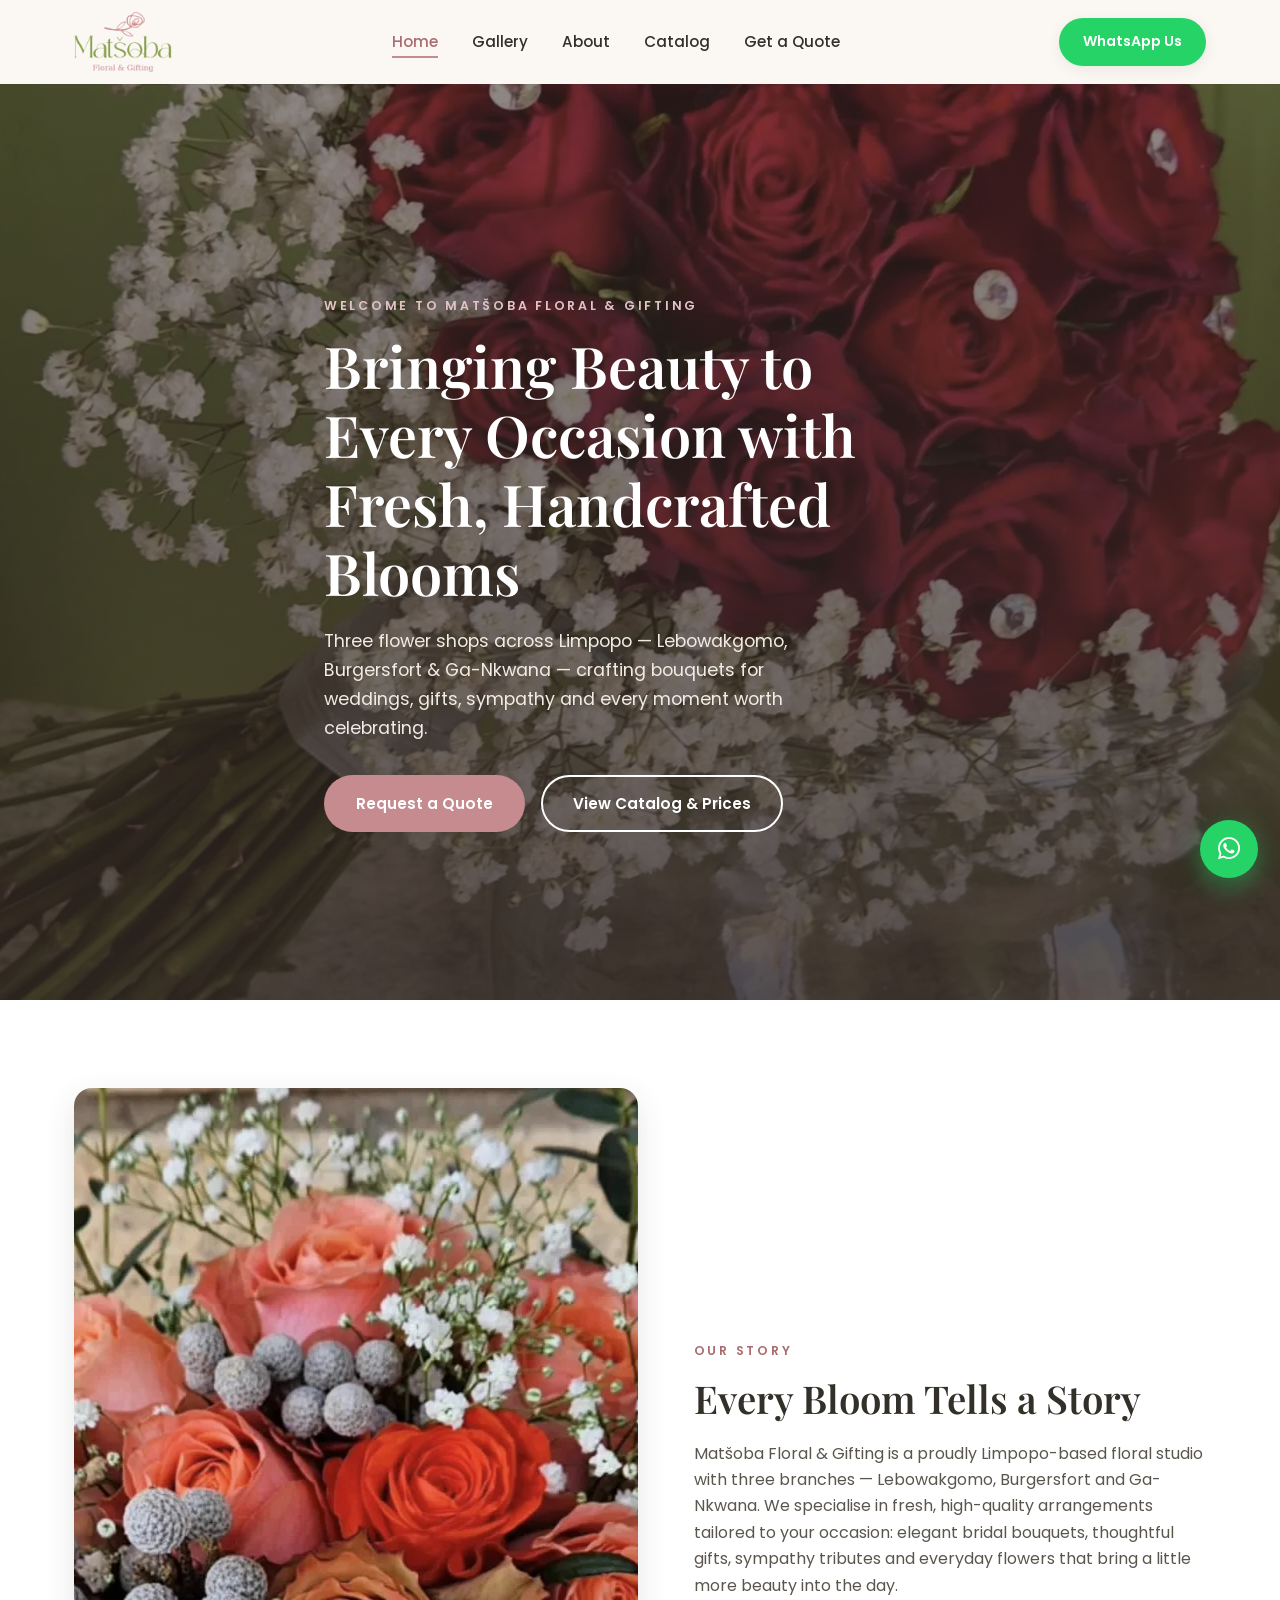
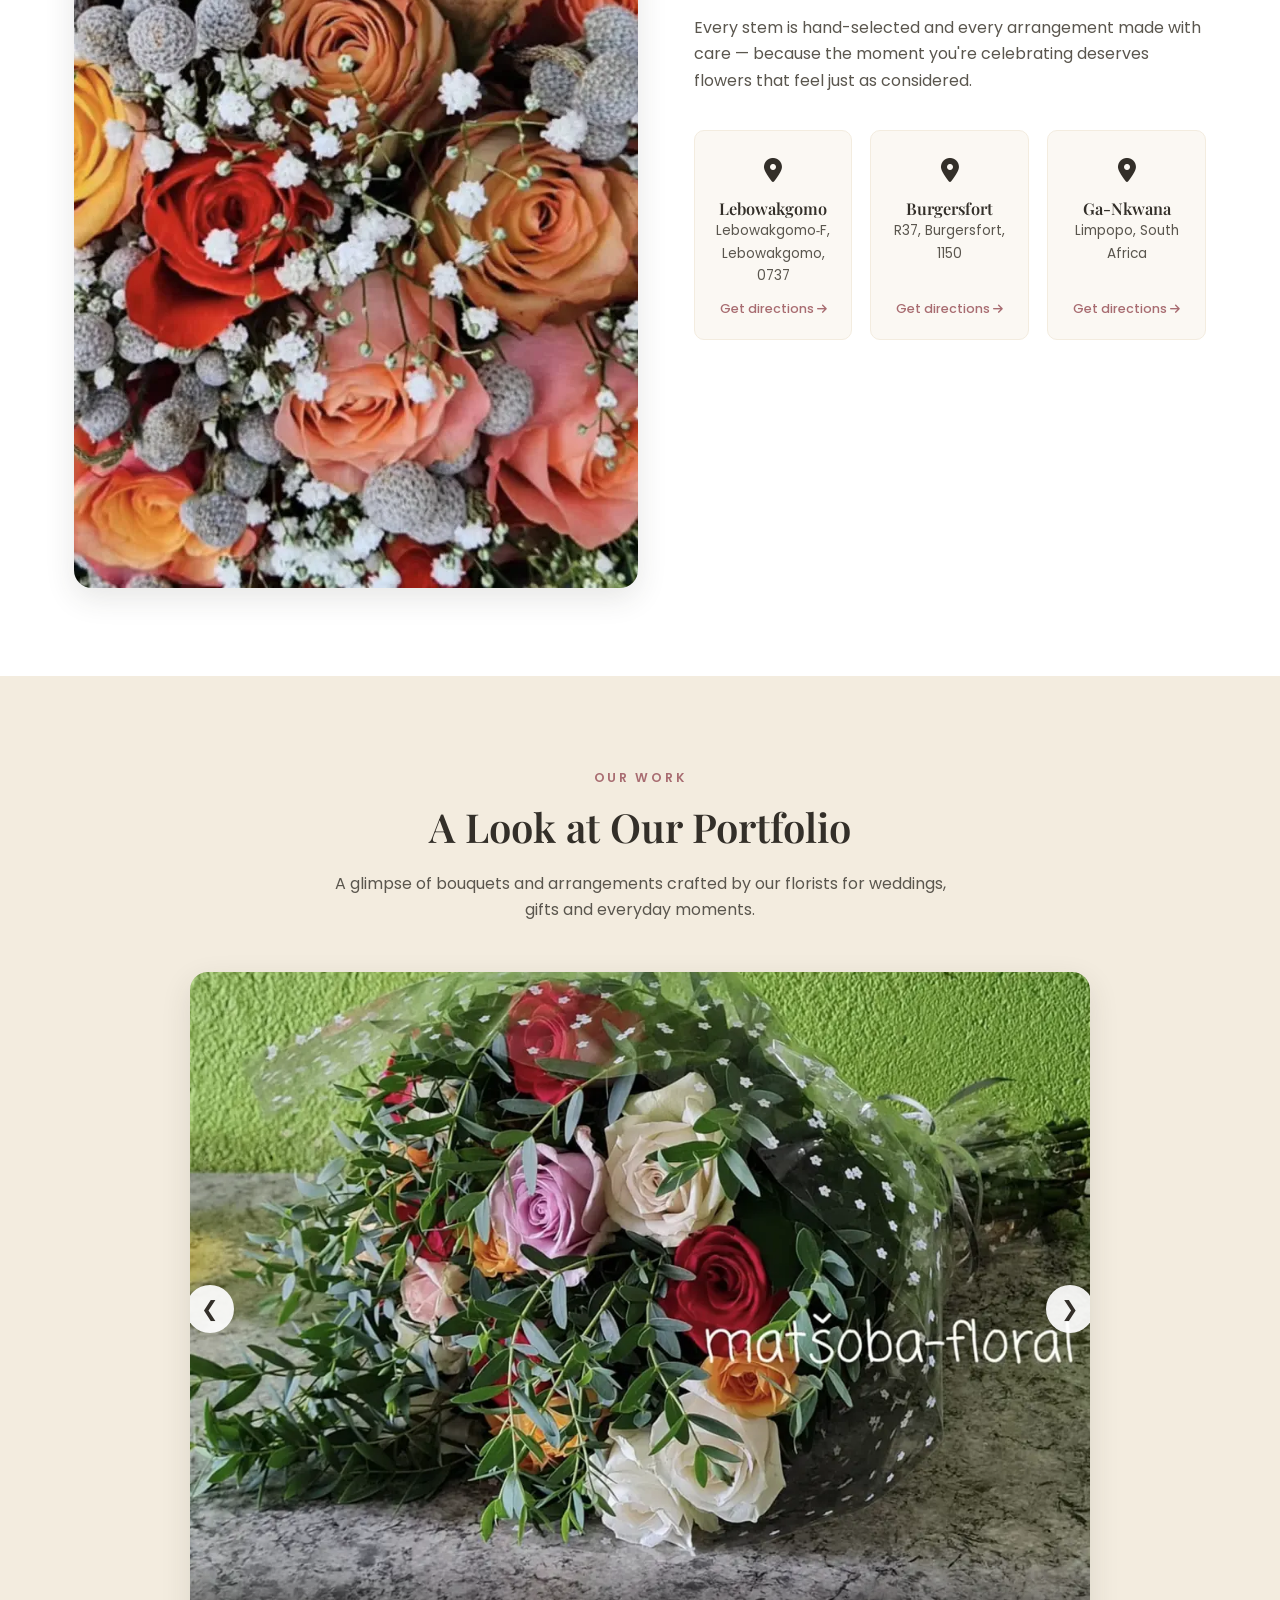
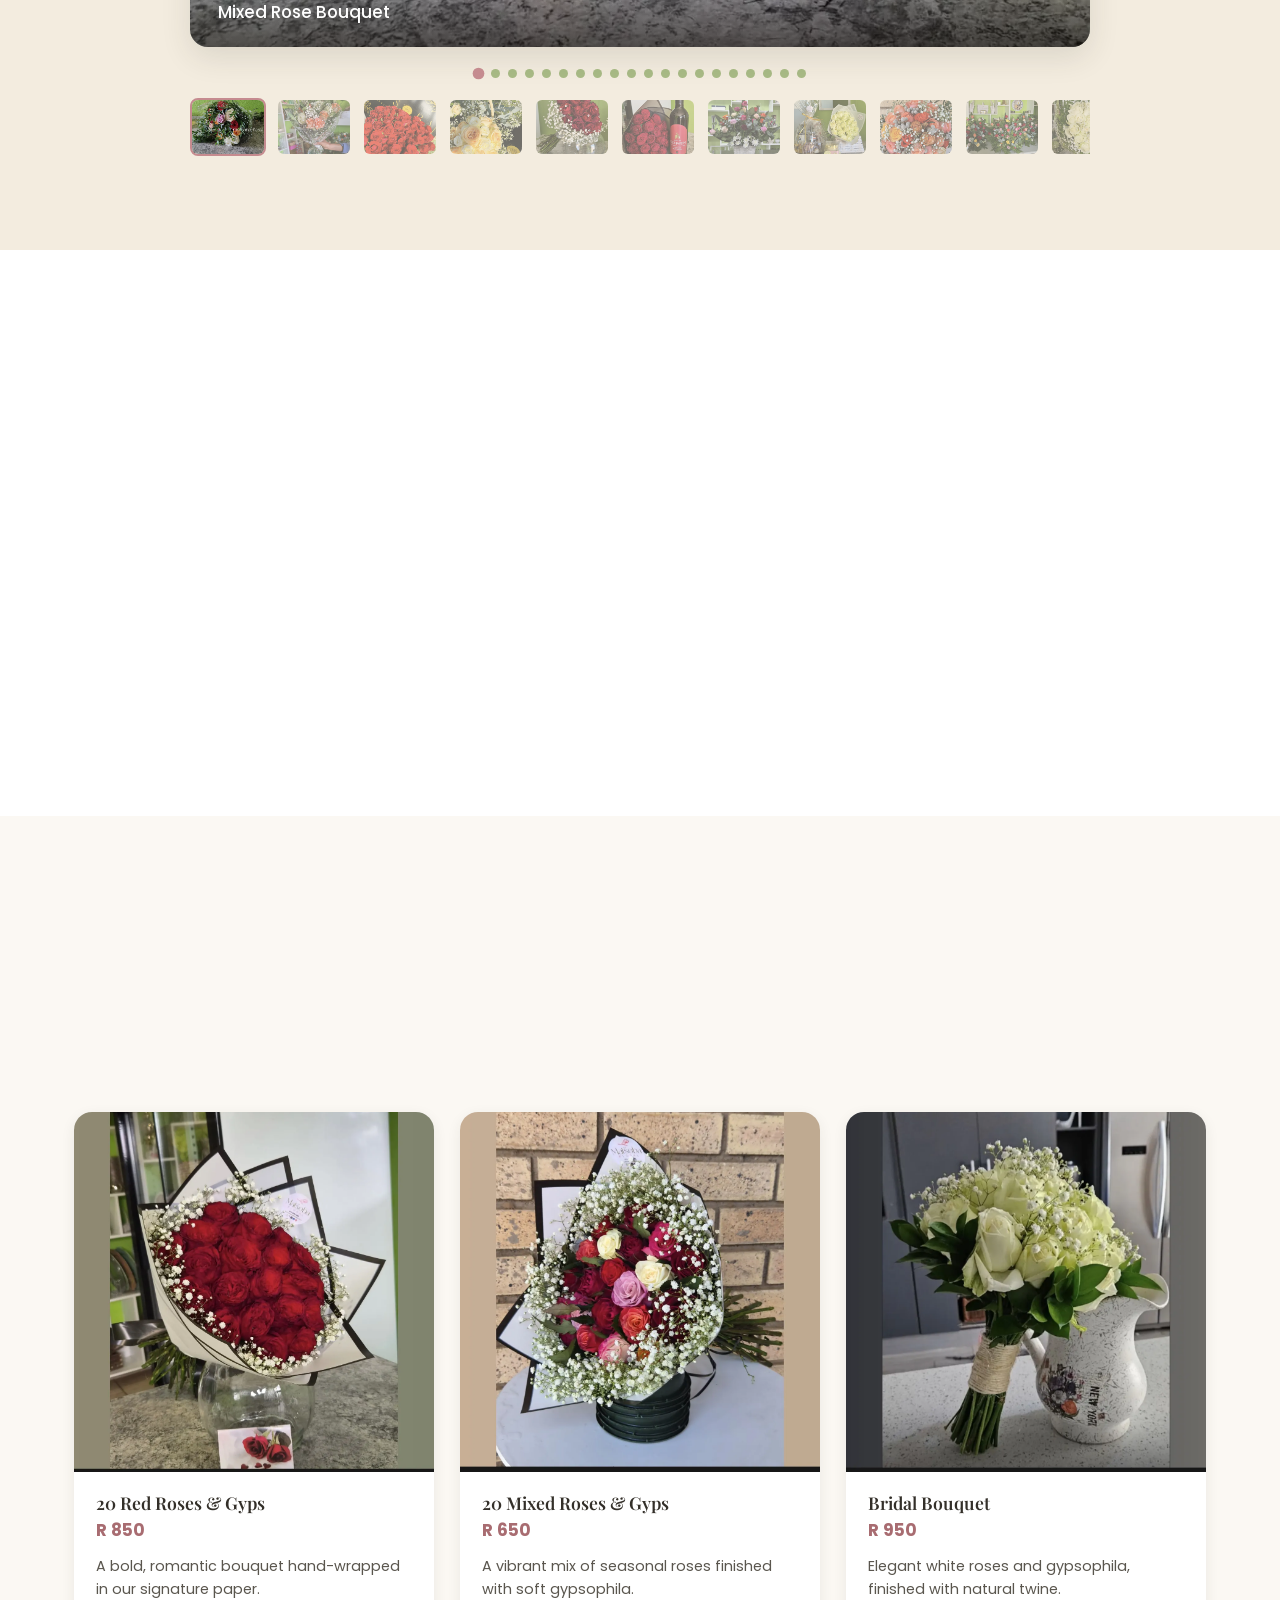
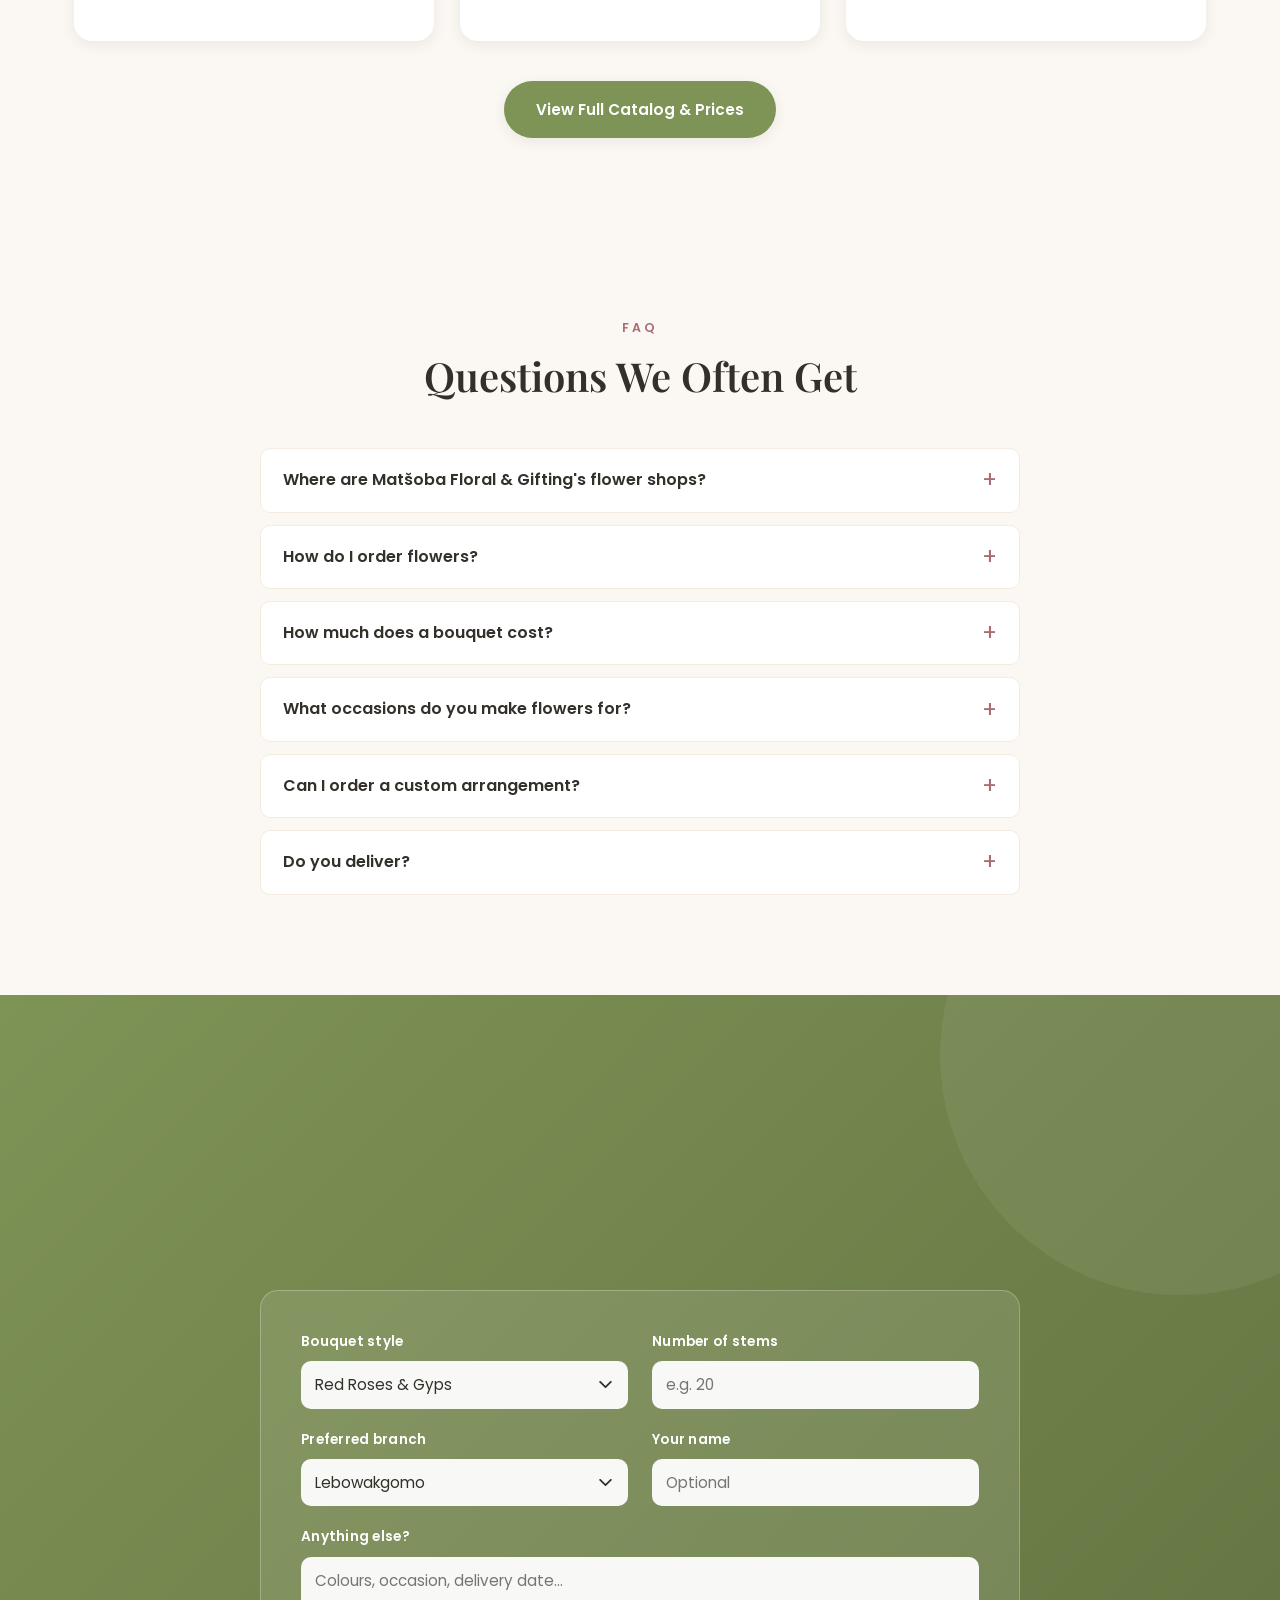
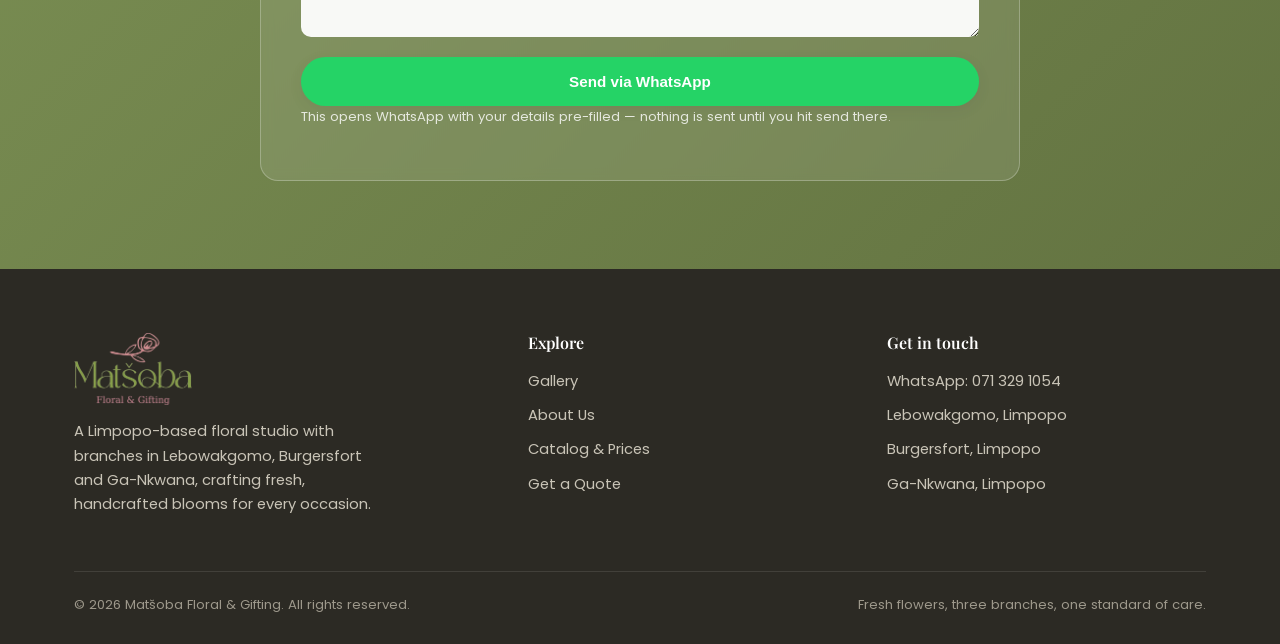
==== commit f87deab1: "Add Vercel Web Analytics, Burgersfort address, and Ga-Nkwana copy updates - Load Vercel Web Analytic" ====
--- a/index.html
+++ b/index.html
@@ -169,7 +169,9 @@
       "currenciesAccepted": "ZAR",
       "address": {
         "@type": "PostalAddress",
+        "streetAddress": "R37",
         "addressLocality": "Burgersfort",
+        "postalCode": "1150",
         "addressRegion": "Limpopo",
         "addressCountry": "ZA"
       },
@@ -244,7 +246,7 @@
           "name": "Where are Matšoba Floral & Gifting's flower shops?",
           "acceptedAnswer": {
             "@type": "Answer",
-            "text": "We have three branches in Limpopo, South Africa: Lebowakgomo (Lebowakgomo-F, 0737), Burgersfort and Ga-Nchabeleng. Each branch card on this page opens its location in Google Maps."
+            "text": "We have three branches in Limpopo, South Africa: Lebowakgomo (Lebowakgomo-F, 0737), Burgersfort (R37, 1150) and Ga-Nchabeleng. Each branch card on this page opens its location in Google Maps."
           }
         },
         {
@@ -323,7 +325,7 @@
     <div class="hero-content">
       <span class="eyebrow">Welcome to Matšoba Floral & Gifting</span>
       <h1>Bringing Beauty to Every Occasion with Fresh, Handcrafted Blooms</h1>
-      <p class="lead">Three flower shops across Limpopo — Lebowakgomo, Burgersfort &amp; Ga‑Nchabeleng — crafting bouquets for weddings, gifts, sympathy and every moment worth celebrating.</p>
+      <p class="lead">Three flower shops across Limpopo — Lebowakgomo, Burgersfort &amp; Ga-Nkwana — crafting bouquets for weddings, gifts, sympathy and every moment worth celebrating.</p>
       <div class="hero-actions">
         <a href="#quote" class="btn btn-primary">Request a Quote</a>
         <a href="/catalog" class="btn btn-outline">View Catalog &amp; Prices</a>
@@ -340,7 +342,7 @@
         <div class="intro-copy reveal reveal-delay-1">
           <span class="eyebrow">Our Story</span>
           <h2>Every Bloom Tells a Story</h2>
-          <p>Matšoba Floral & Gifting is a proudly Limpopo-based floral studio with three branches — Lebowakgomo, Burgersfort and Ga‑Nchabeleng. We specialise in fresh, high-quality arrangements tailored to your occasion: elegant bridal bouquets, thoughtful gifts, sympathy tributes and everyday flowers that bring a little more beauty into the day.</p>
+          <p>Matšoba Floral & Gifting is a proudly Limpopo-based floral studio with three branches — Lebowakgomo, Burgersfort and Ga-Nkwana. We specialise in fresh, high-quality arrangements tailored to your occasion: elegant bridal bouquets, thoughtful gifts, sympathy tributes and everyday flowers that bring a little more beauty into the day.</p>
           <p>Every stem is hand-selected and every arrangement made with care — because the moment you're celebrating deserves flowers that feel just as considered.</p>
           <div class="locations">
             <a class="location-card" href="https://maps.google.com/?cid=12033186792989066412" target="_blank" rel="noopener" aria-label="Open Lebowakgomo branch in Google Maps">
@@ -352,12 +354,12 @@
             <a class="location-card" href="https://www.google.com/maps/search/?api=1&amp;query=-24.66725,30.320583" target="_blank" rel="noopener" aria-label="Open Burgersfort branch in Google Maps">
               <div class="pin"><i class="fa-solid fa-location-dot" aria-hidden="true"></i></div>
               <h4>Burgersfort</h4>
-              <span>Limpopo, South Africa</span>
+              <span>R37, Burgersfort, 1150</span>
               <span class="directions">Get directions <i class="fa-solid fa-arrow-right" aria-hidden="true"></i></span>
             </a>
             <a class="location-card" href="https://www.google.com/maps/search/?api=1&amp;query=-24.420583,29.794" target="_blank" rel="noopener" aria-label="Open Ga-Nchabeleng branch in Google Maps">
               <div class="pin"><i class="fa-solid fa-location-dot" aria-hidden="true"></i></div>
-              <h4>Ga‑Nchabeleng</h4>
+              <h4>Ga-Nkwana</h4>
               <span>Limpopo, South Africa</span>
               <span class="directions">Get directions <i class="fa-solid fa-arrow-right" aria-hidden="true"></i></span>
             </a>
@@ -430,7 +432,7 @@
         <div class="why-card reveal reveal-delay-2">
           <div class="icon"><i class="fa-solid fa-location-dot" aria-hidden="true"></i></div>
           <h3>Three branches across Limpopo</h3>
-          <p>Lebowakgomo, Burgersfort and Ga‑Nchabeleng — wherever you are.</p>
+          <p>Lebowakgomo, Burgersfort and Ga-Nkwana — wherever you are.</p>
         </div>
         <div class="why-card reveal reveal-delay-3">
           <div class="icon"><i class="fa-brands fa-whatsapp" aria-hidden="true"></i></div>
@@ -489,7 +491,7 @@
       <div class="faq-list reveal">
         <details class="faq-item">
           <summary>Where are Matšoba Floral &amp; Gifting&#x27;s flower shops?</summary>
-          <p>We have three branches in Limpopo, South Africa: Lebowakgomo (Lebowakgomo-F, 0737), Burgersfort and Ga-Nchabeleng. Each branch card on this page opens its location in Google Maps.</p>
+          <p>We have three branches in Limpopo, South Africa: Lebowakgomo (Lebowakgomo-F, 0737), Burgersfort (R37, 1150) and Ga-Nchabeleng. Each branch card on this page opens its location in Google Maps.</p>
         </details>
         <details class="faq-item">
           <summary>How do I order flowers?</summary>
@@ -545,7 +547,7 @@
           <select id="q-branch" required>
             <option value="lebowakgomo">Lebowakgomo</option>
             <option value="burgersfort">Burgersfort</option>
-            <option value="ganchabeleng">Ga‑Nchabeleng</option>
+            <option value="ganchabeleng">Ga-Nkwana</option>
             <option value="unsure">Not sure</option>
           </select>
         </div>
@@ -572,7 +574,7 @@
     <div class="footer-grid">
       <div class="footer-brand">
         <img src="/assets/img/brand/matsoba-logo.png" alt="Matšoba Floral &amp; Gifting" width="480" height="293">
-        <p>A Limpopo-based floral studio with branches in Lebowakgomo, Burgersfort and Ga‑Nchabeleng, crafting fresh, handcrafted blooms for every occasion.</p>
+        <p>A Limpopo-based floral studio with branches in Lebowakgomo, Burgersfort and Ga-Nkwana, crafting fresh, handcrafted blooms for every occasion.</p>
       </div>
       <div class="footer-col">
         <h4>Explore</h4>
@@ -589,7 +591,7 @@
           <li><a href="https://wa.me/27713291054" target="_blank" rel="noopener">WhatsApp: 071 329 1054</a></li>
           <li>Lebowakgomo, Limpopo</li>
           <li>Burgersfort, Limpopo</li>
-          <li>Ga‑Nchabeleng, Limpopo</li>
+          <li>Ga-Nkwana, Limpopo</li>
         </ul>
       </div>
     </div>
@@ -605,5 +607,11 @@
 </a>
 
 <script src="/assets/js/main.js"></script>
+
+<!-- Vercel Web Analytics (served by Vercel; inactive on localhost) -->
+<script>
+  window.va = window.va || function () { (window.vaq = window.vaq || []).push(arguments); };
+</script>
+<script defer src="/_vercel/insights/script.js"></script>
 </body>
 </html>
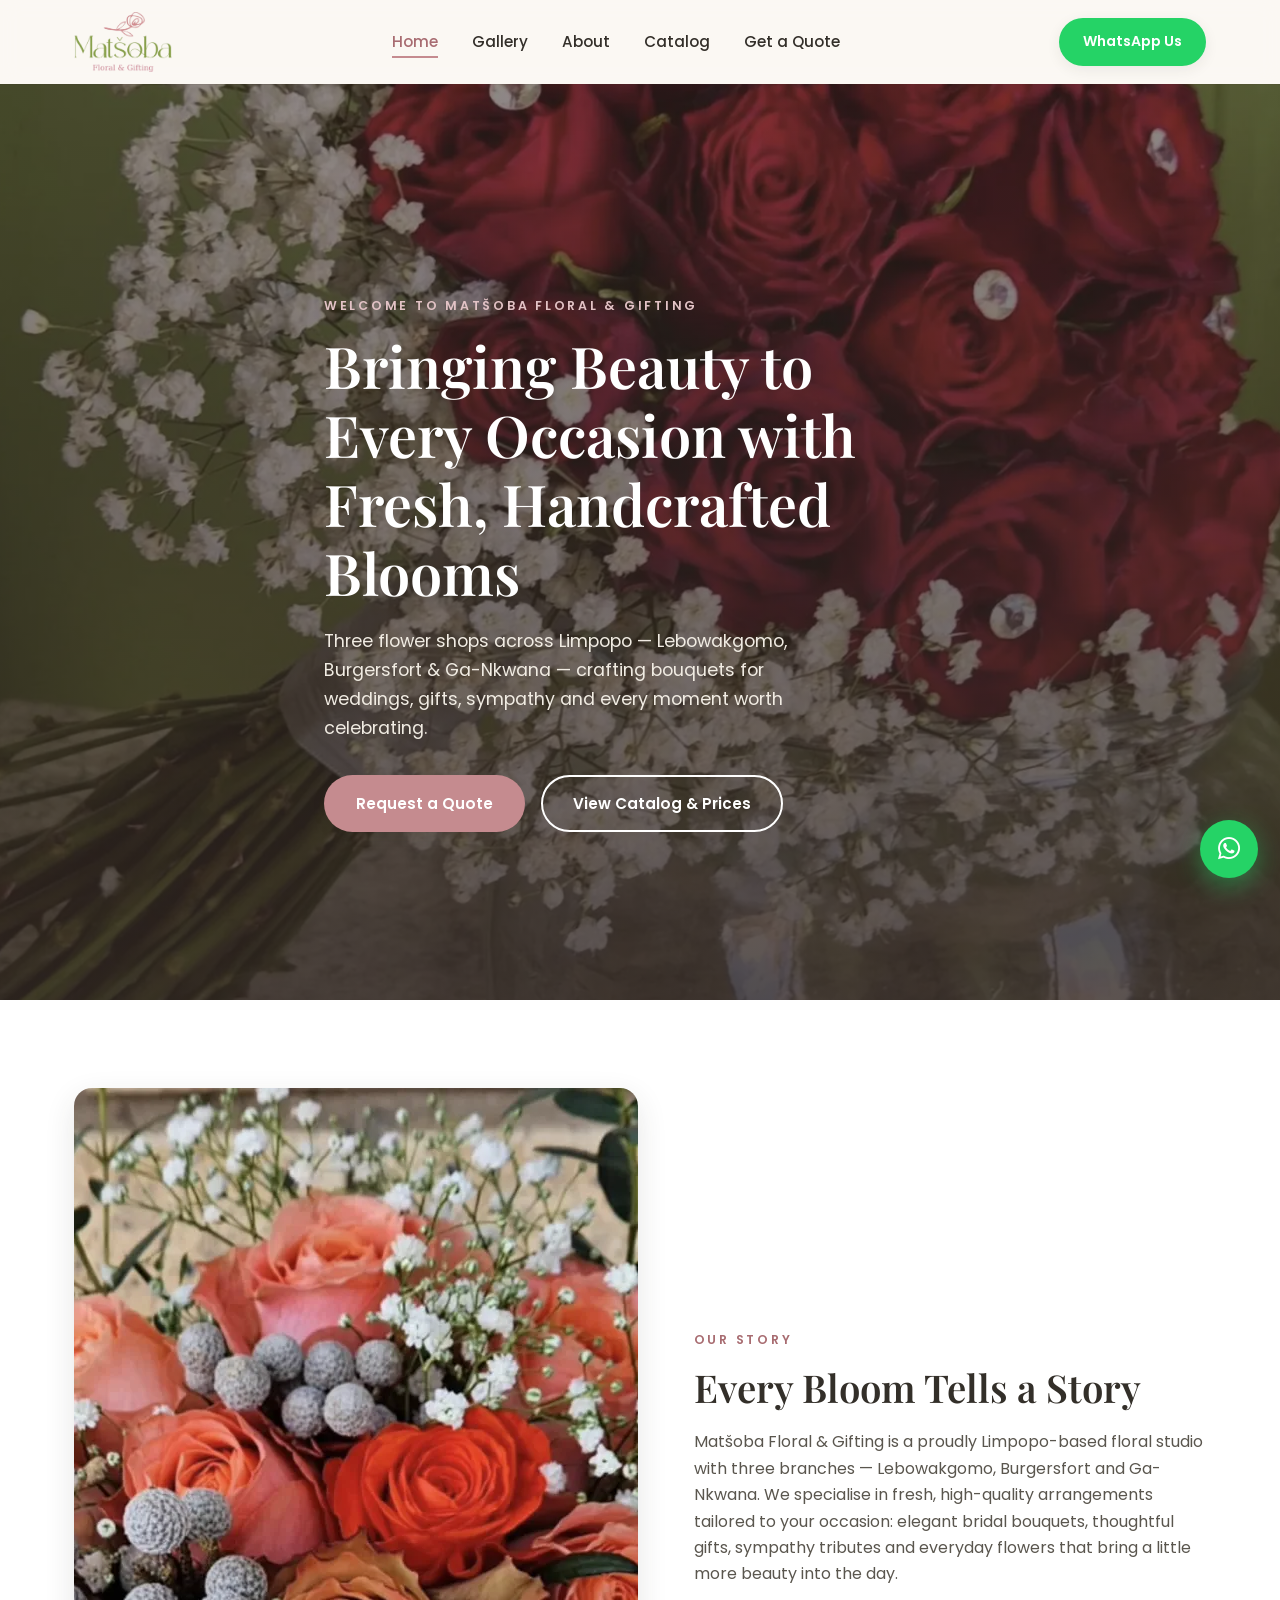
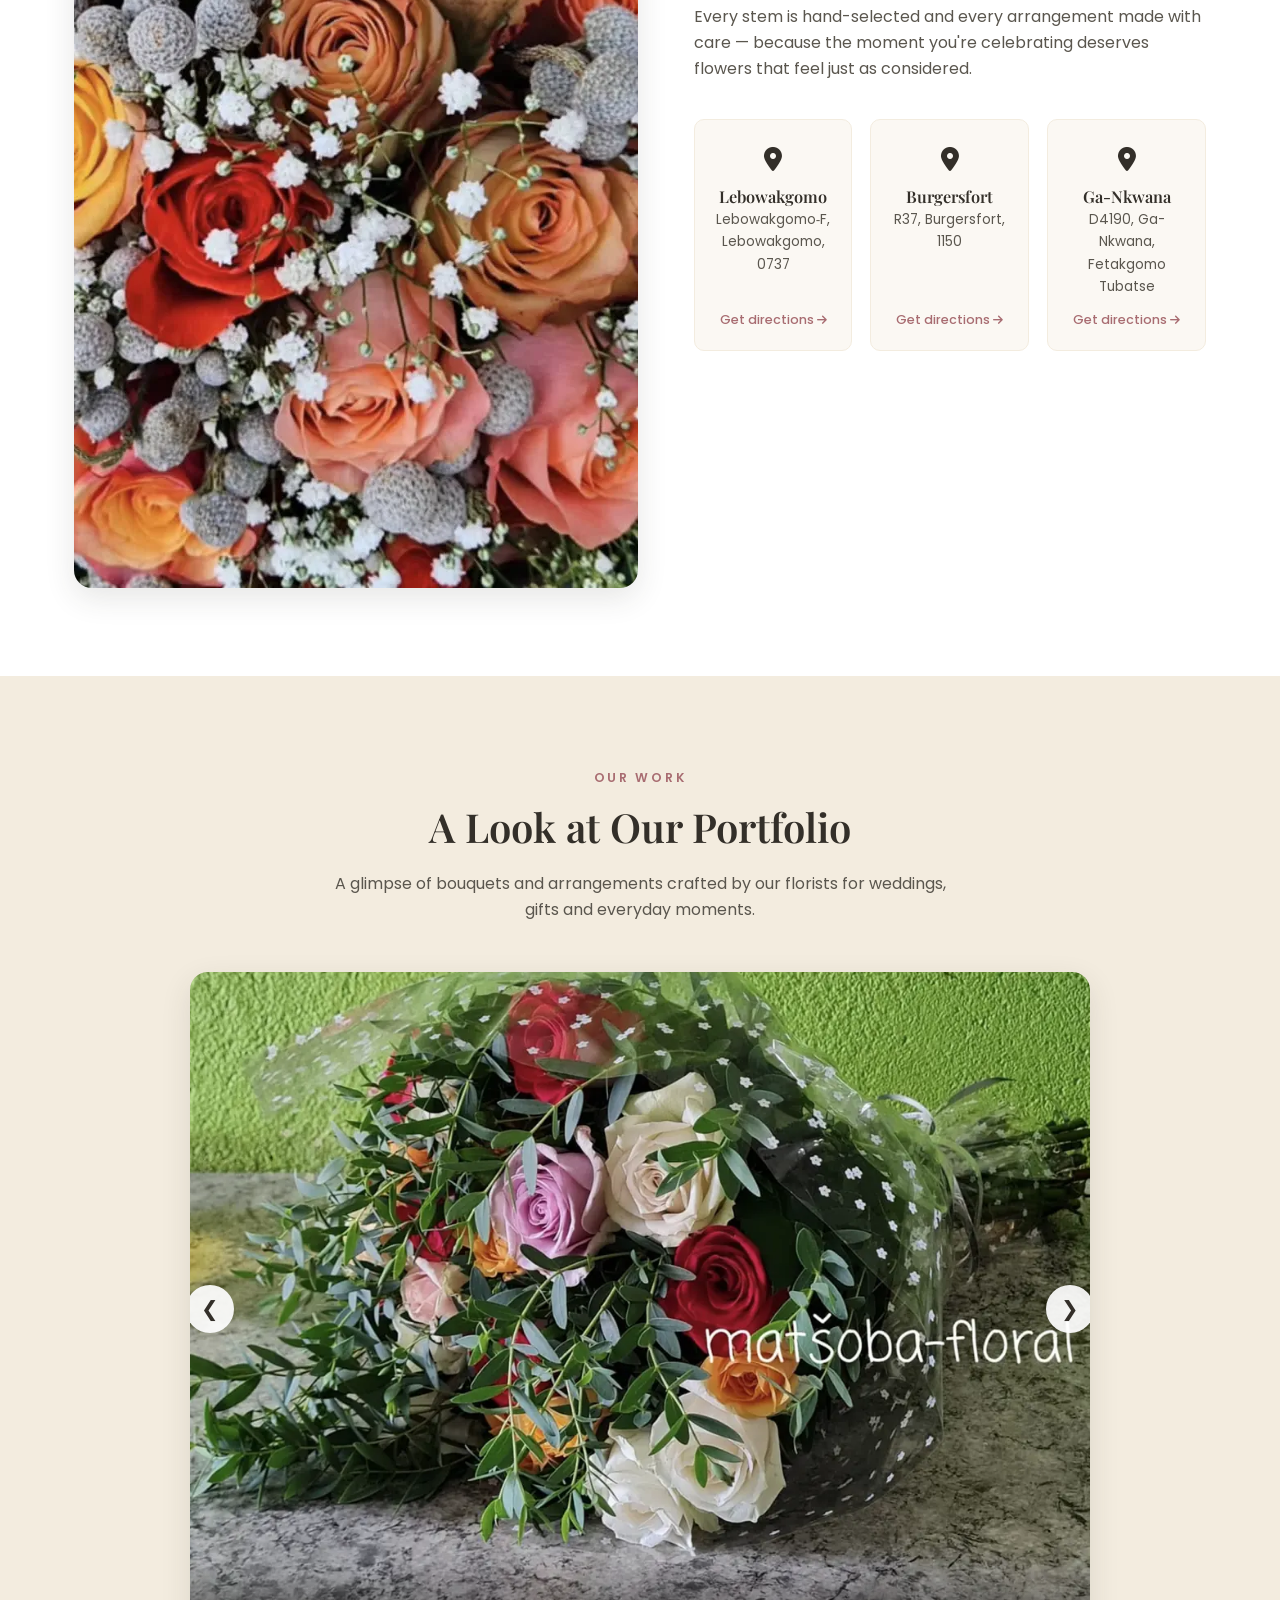
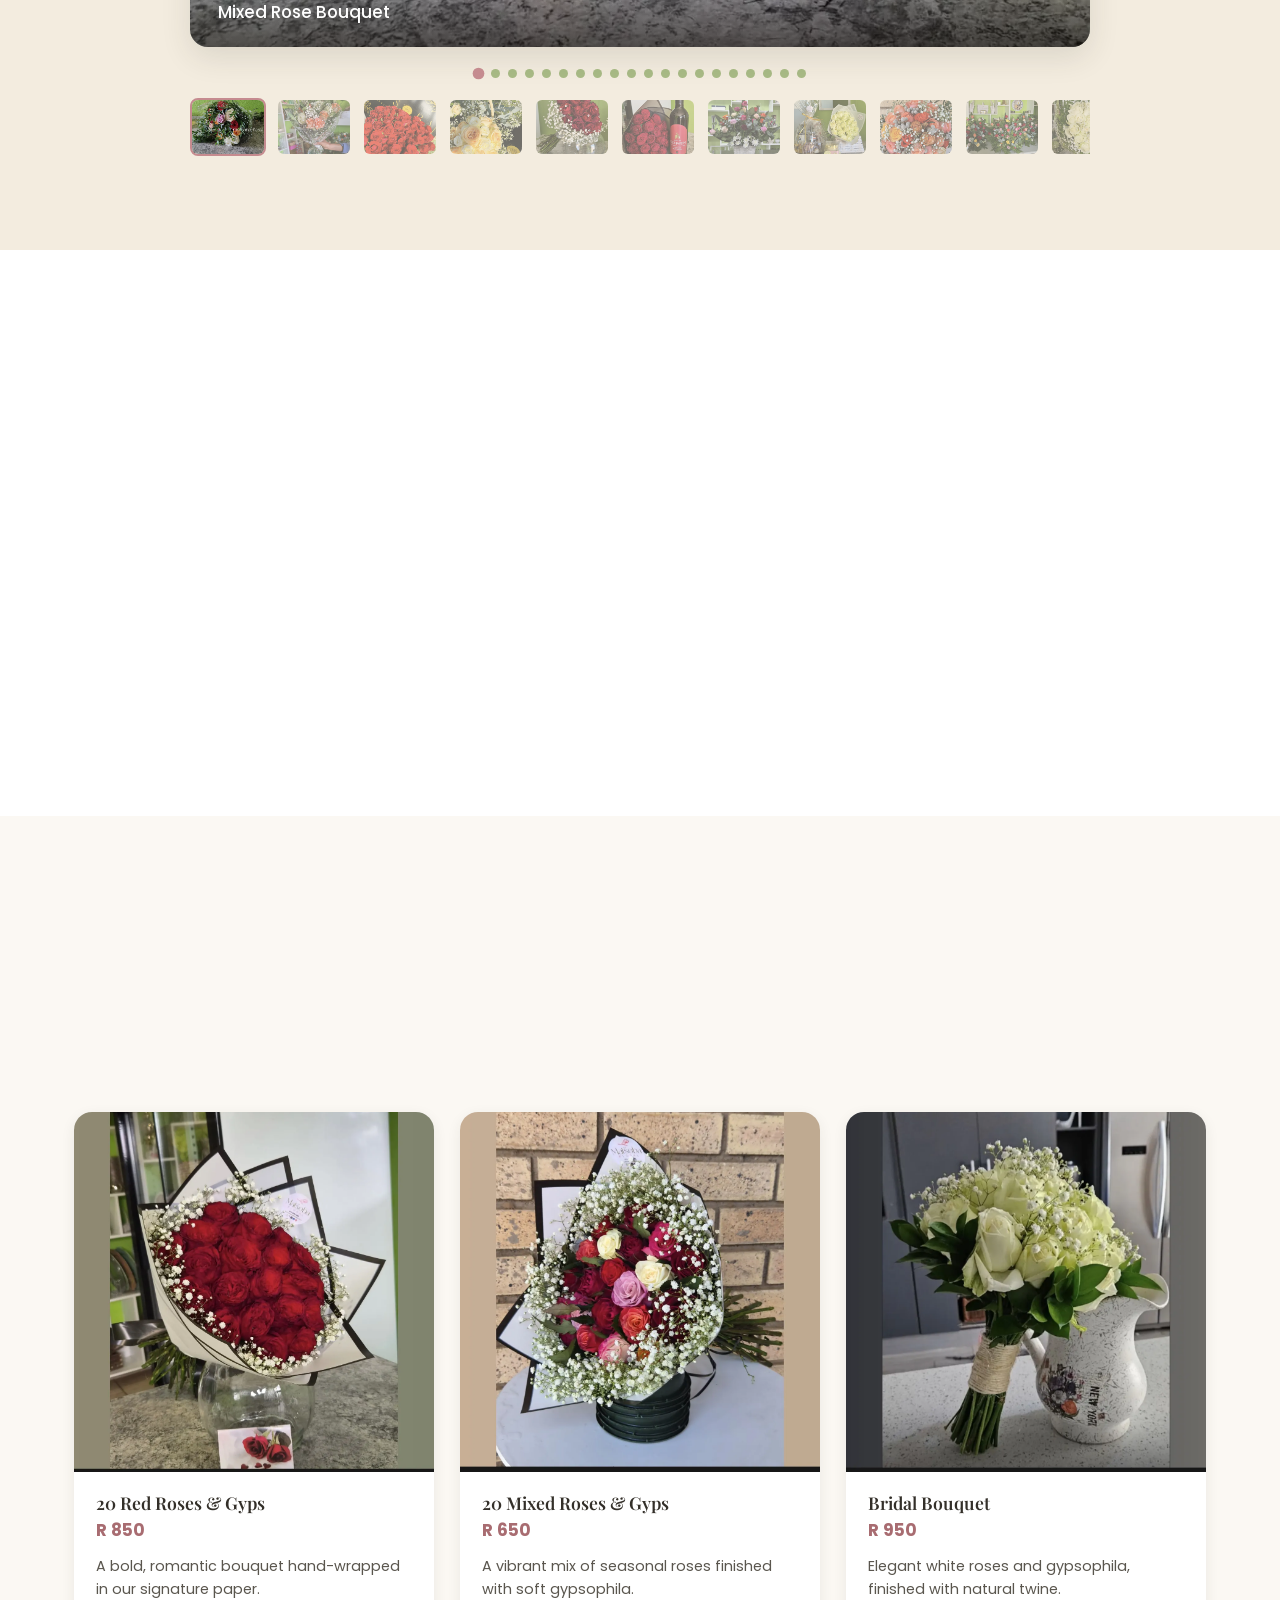
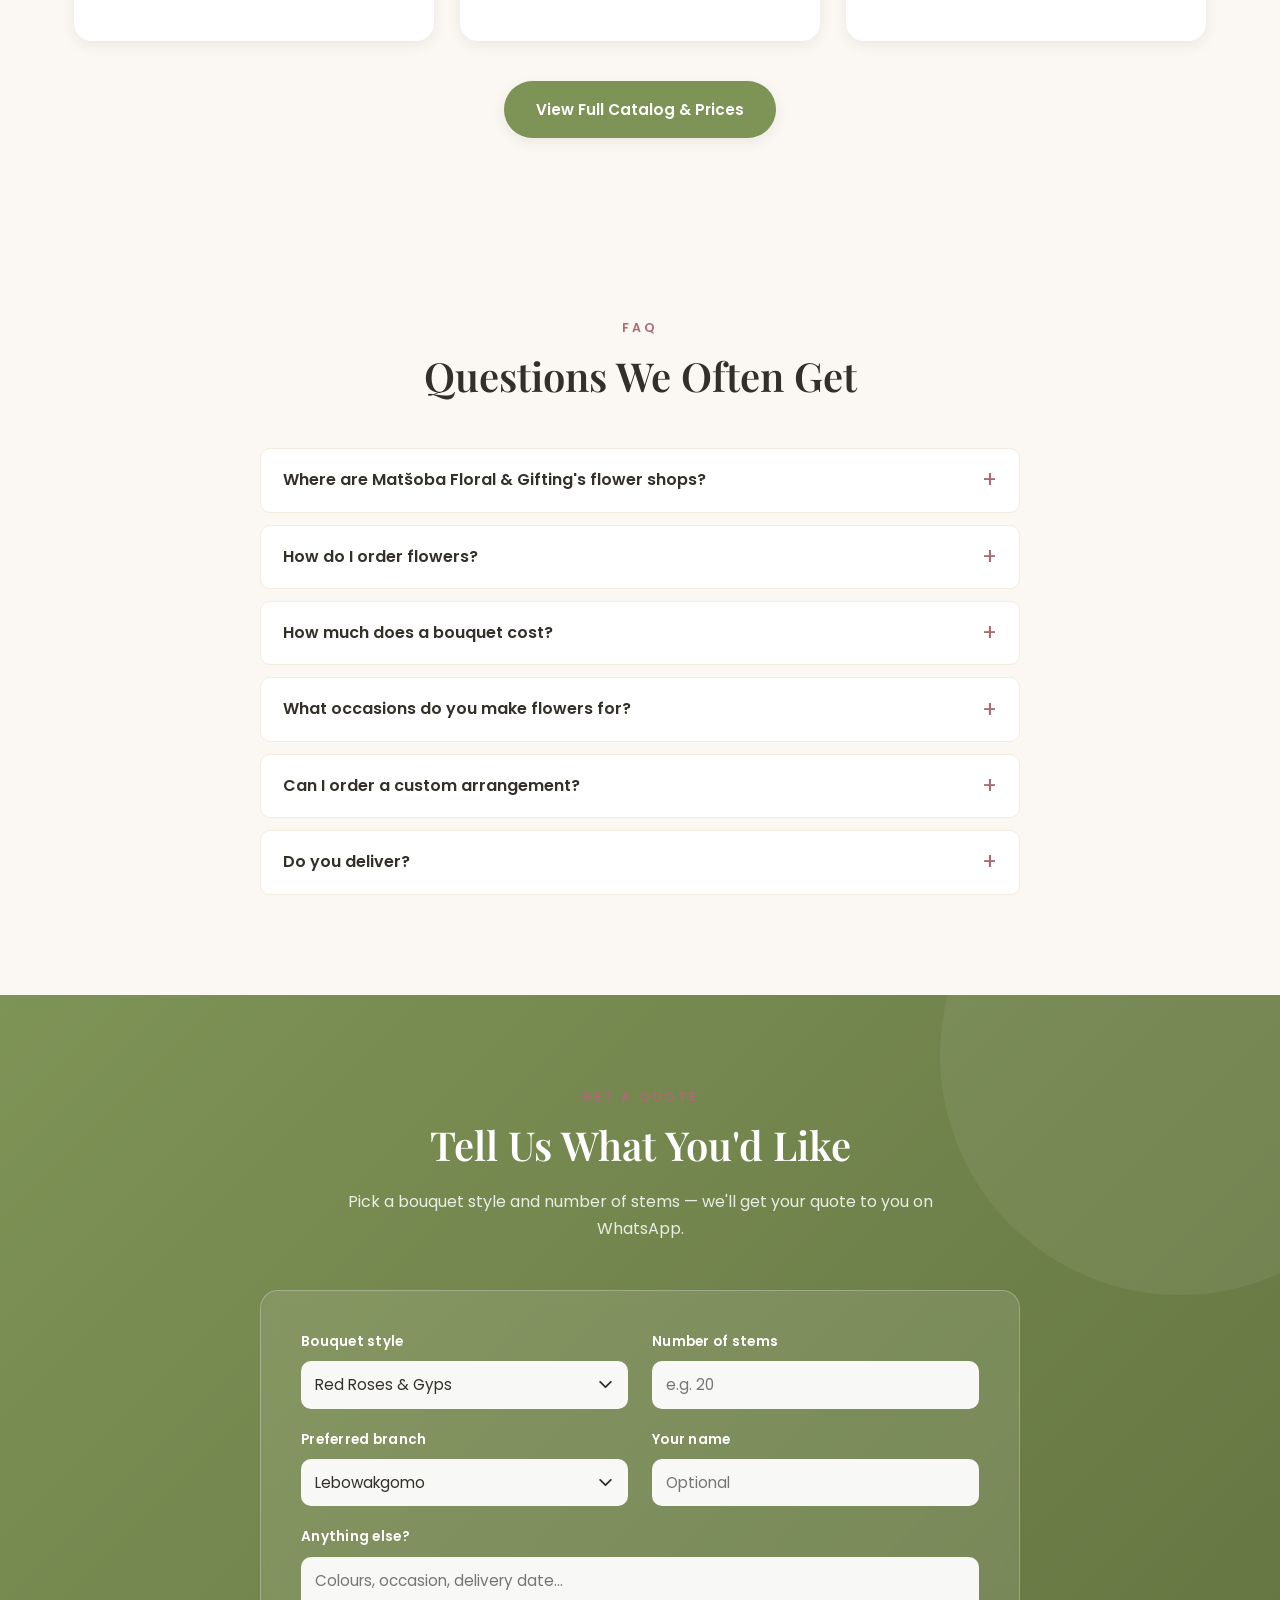
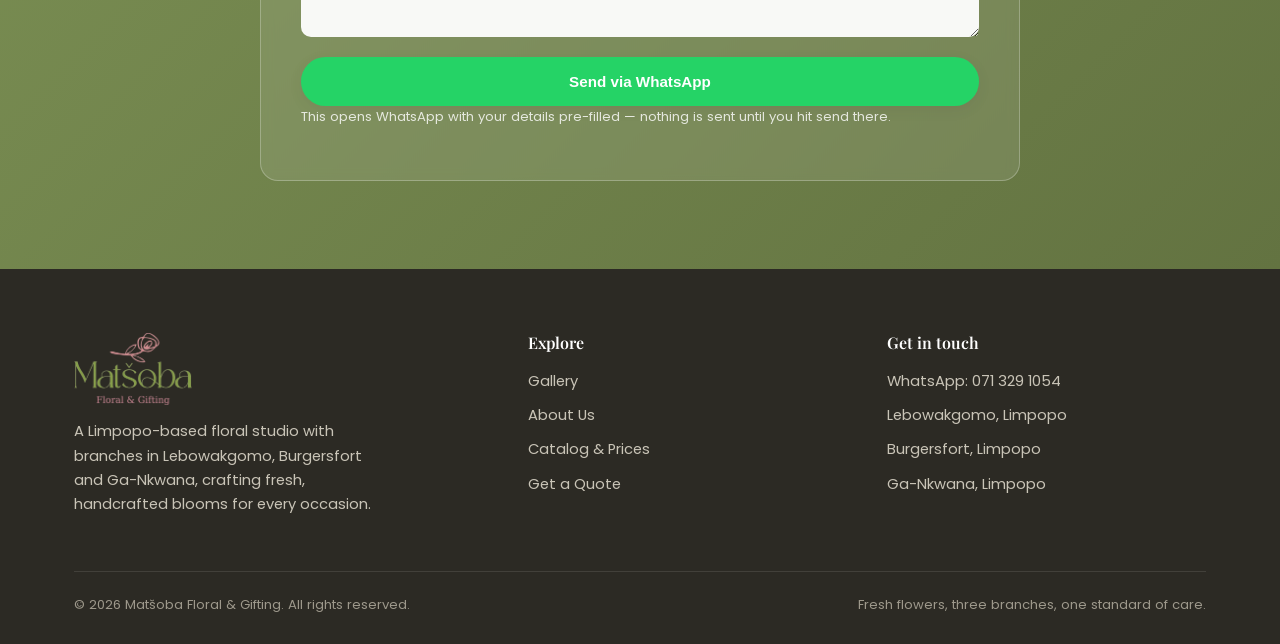
==== commit 9c10e681: "Update location references from Ga-Nchabeleng to Ga-Nkwana in HTML, text, and manifest files" ====
--- a/index.html
+++ b/index.html
@@ -3,20 +3,20 @@
 <head>
 <meta charset="UTF-8">
 <meta name="viewport" content="width=device-width, initial-scale=1.0">
-<title>Matšoba Floral &amp; Gifting | Florist in Lebowakgomo, Burgersfort &amp; Ga-Nchabeleng</title>
-<meta name="description" content="Florist in Limpopo with shops in Lebowakgomo, Burgersfort and Ga-Nchabeleng. Fresh bouquets, bridal flowers and gift hampers from R650 — order on WhatsApp.">
+<title>Matšoba Floral &amp; Gifting | Florist in Lebowakgomo, Burgersfort &amp; Ga-Nkwana</title>
+<meta name="description" content="Florist in Limpopo with shops in Lebowakgomo, Burgersfort and Ga-Nkwana. Fresh bouquets, bridal flowers and gift hampers from R650 — order on WhatsApp.">
 <meta name="robots" content="index, follow, max-image-preview:large, max-snippet:-1">
 <link rel="canonical" href="https://matsobafloral.co.za/">
 <meta name="theme-color" content="#fbf8f3">
 <meta name="geo.region" content="ZA-LP">
-<meta name="geo.placename" content="Lebowakgomo, Burgersfort, Ga-Nchabeleng">
+<meta name="geo.placename" content="Lebowakgomo, Burgersfort, Ga-Nkwana">
 
 <!-- Open Graph / social sharing -->
 <meta property="og:type" content="website">
 <meta property="og:locale" content="en_ZA">
 <meta property="og:site_name" content="Matšoba Floral &amp; Gifting">
 <meta property="og:title" content="Matšoba Floral &amp; Gifting | Fresh, Handcrafted Flowers in Limpopo">
-<meta property="og:description" content="Bringing beauty to every occasion with fresh, handcrafted blooms from our shops in Lebowakgomo, Burgersfort and Ga-Nchabeleng. Get a quote on WhatsApp.">
+<meta property="og:description" content="Bringing beauty to every occasion with fresh, handcrafted blooms from our shops in Lebowakgomo, Burgersfort and Ga-Nkwana. Get a quote on WhatsApp.">
 <meta property="og:url" content="https://matsobafloral.co.za/">
 <meta property="og:image" content="https://matsobafloral.co.za/assets/img/brand/og-image.jpg">
 <meta property="og:image:width" content="1200">
@@ -24,7 +24,7 @@
 <meta property="og:image:alt" content="Matšoba Floral &amp; Gifting logo beside a bouquet of red roses">
 <meta name="twitter:card" content="summary_large_image">
 <meta name="twitter:title" content="Matšoba Floral &amp; Gifting | Fresh, Handcrafted Flowers in Limpopo">
-<meta name="twitter:description" content="Fresh, handcrafted bouquets for weddings, gifts and every occasion across Lebowakgomo, Burgersfort &amp; Ga-Nchabeleng.">
+<meta name="twitter:description" content="Fresh, handcrafted bouquets for weddings, gifts and every occasion across Lebowakgomo, Burgersfort &amp; Ga-Nkwana.">
 <meta name="twitter:image" content="https://matsobafloral.co.za/assets/img/brand/og-image.jpg">
 
 <!-- Icons -->
@@ -76,7 +76,7 @@
         "height": 800
       },
       "image": "https://matsobafloral.co.za/assets/img/brand/og-image.jpg",
-      "description": "Limpopo florist with three branches — Lebowakgomo, Burgersfort and Ga-Nchabeleng — making fresh, handcrafted bouquets, bridal flowers, sympathy arrangements and gift hampers.",
+      "description": "Limpopo florist with three branches — Lebowakgomo, Burgersfort and Ga-Nkwana — making fresh, handcrafted bouquets, bridal flowers, sympathy arrangements and gift hampers.",
       "telephone": "+27713291054",
       "contactPoint": {
         "@type": "ContactPoint",
@@ -100,7 +100,7 @@
         },
         {
           "@type": "City",
-          "name": "Ga-Nchabeleng"
+          "name": "Ga-Nkwana"
         }
       ],
       "knowsAbout": [
@@ -119,7 +119,7 @@
           "@id": "https://matsobafloral.co.za/#burgersfort"
         },
         {
-          "@id": "https://matsobafloral.co.za/#ganchabeleng"
+          "@id": "https://matsobafloral.co.za/#ga-nkwana"
         }
       ]
     },
@@ -188,8 +188,8 @@
     },
     {
       "@type": "Florist",
-      "@id": "https://matsobafloral.co.za/#ganchabeleng",
-      "name": "Matšoba Floral & Gifting — Ga-Nchabeleng",
+      "@id": "https://matsobafloral.co.za/#ga-nkwana",
+      "name": "Matšoba Floral & Gifting — Ga-Nkwana",
       "parentOrganization": {
         "@id": "https://matsobafloral.co.za/#organization"
       },
@@ -201,7 +201,8 @@
       "currenciesAccepted": "ZAR",
       "address": {
         "@type": "PostalAddress",
-        "addressLocality": "Ga-Nchabeleng",
+        "streetAddress": "D4190",
+        "addressLocality": "Ga-Nkwana",
         "addressRegion": "Limpopo",
         "addressCountry": "ZA"
       },
@@ -211,16 +212,17 @@
         "longitude": 29.794
       },
       "hasMap": "https://www.google.com/maps/search/?api=1&query=-24.420583,29.794",
-      "areaServed": {
-        "@type": "City",
-        "name": "Ga-Nchabeleng"
-      }
+      "areaServed": [
+        { "@type": "City", "name": "Ga-Nkwana" },
+        { "@type": "City", "name": "Ga-Nchabeleng" },
+        { "@type": "AdministrativeArea", "name": "Fetakgomo Tubatse" }
+      ]
     },
     {
       "@type": "WebPage",
       "@id": "https://matsobafloral.co.za/#webpage",
       "url": "https://matsobafloral.co.za/",
-      "name": "Matšoba Floral & Gifting | Florist in Lebowakgomo, Burgersfort & Ga-Nchabeleng",
+      "name": "Matšoba Floral & Gifting | Florist in Lebowakgomo, Burgersfort & Ga-Nkwana",
       "isPartOf": {
         "@id": "https://matsobafloral.co.za/#website"
       },
@@ -246,7 +248,7 @@
           "name": "Where are Matšoba Floral & Gifting's flower shops?",
           "acceptedAnswer": {
             "@type": "Answer",
-            "text": "We have three branches in Limpopo, South Africa: Lebowakgomo (Lebowakgomo-F, 0737), Burgersfort (R37, 1150) and Ga-Nchabeleng. Each branch card on this page opens its location in Google Maps."
+            "text": "We have three branches in Limpopo, South Africa: Lebowakgomo (Lebowakgomo-F, 0737), Burgersfort (R37, 1150) and Ga-Nkwana (D4190, Fetakgomo Tubatse). Each branch card on this page opens its location in Google Maps."
           }
         },
         {
@@ -357,10 +359,10 @@
               <span>R37, Burgersfort, 1150</span>
               <span class="directions">Get directions <i class="fa-solid fa-arrow-right" aria-hidden="true"></i></span>
             </a>
-            <a class="location-card" href="https://www.google.com/maps/search/?api=1&amp;query=-24.420583,29.794" target="_blank" rel="noopener" aria-label="Open Ga-Nchabeleng branch in Google Maps">
+            <a class="location-card" href="https://www.google.com/maps/search/?api=1&amp;query=-24.420583,29.794" target="_blank" rel="noopener" aria-label="Open Ga-Nkwana branch in Google Maps">
               <div class="pin"><i class="fa-solid fa-location-dot" aria-hidden="true"></i></div>
               <h4>Ga-Nkwana</h4>
-              <span>Limpopo, South Africa</span>
+              <span>D4190, Ga-Nkwana, Fetakgomo Tubatse</span>
               <span class="directions">Get directions <i class="fa-solid fa-arrow-right" aria-hidden="true"></i></span>
             </a>
           </div>
@@ -491,7 +493,7 @@
       <div class="faq-list reveal">
         <details class="faq-item">
           <summary>Where are Matšoba Floral &amp; Gifting&#x27;s flower shops?</summary>
-          <p>We have three branches in Limpopo, South Africa: Lebowakgomo (Lebowakgomo-F, 0737), Burgersfort (R37, 1150) and Ga-Nchabeleng. Each branch card on this page opens its location in Google Maps.</p>
+          <p>We have three branches in Limpopo, South Africa: Lebowakgomo (Lebowakgomo-F, 0737), Burgersfort (R37, 1150) and Ga-Nkwana (D4190, Fetakgomo Tubatse). Each branch card on this page opens its location in Google Maps.</p>
         </details>
         <details class="faq-item">
           <summary>How do I order flowers?</summary>
@@ -547,7 +549,7 @@
           <select id="q-branch" required>
             <option value="lebowakgomo">Lebowakgomo</option>
             <option value="burgersfort">Burgersfort</option>
-            <option value="ganchabeleng">Ga-Nkwana</option>
+            <option value="ga-nkwana">Ga-Nkwana</option>
             <option value="unsure">Not sure</option>
           </select>
         </div>
